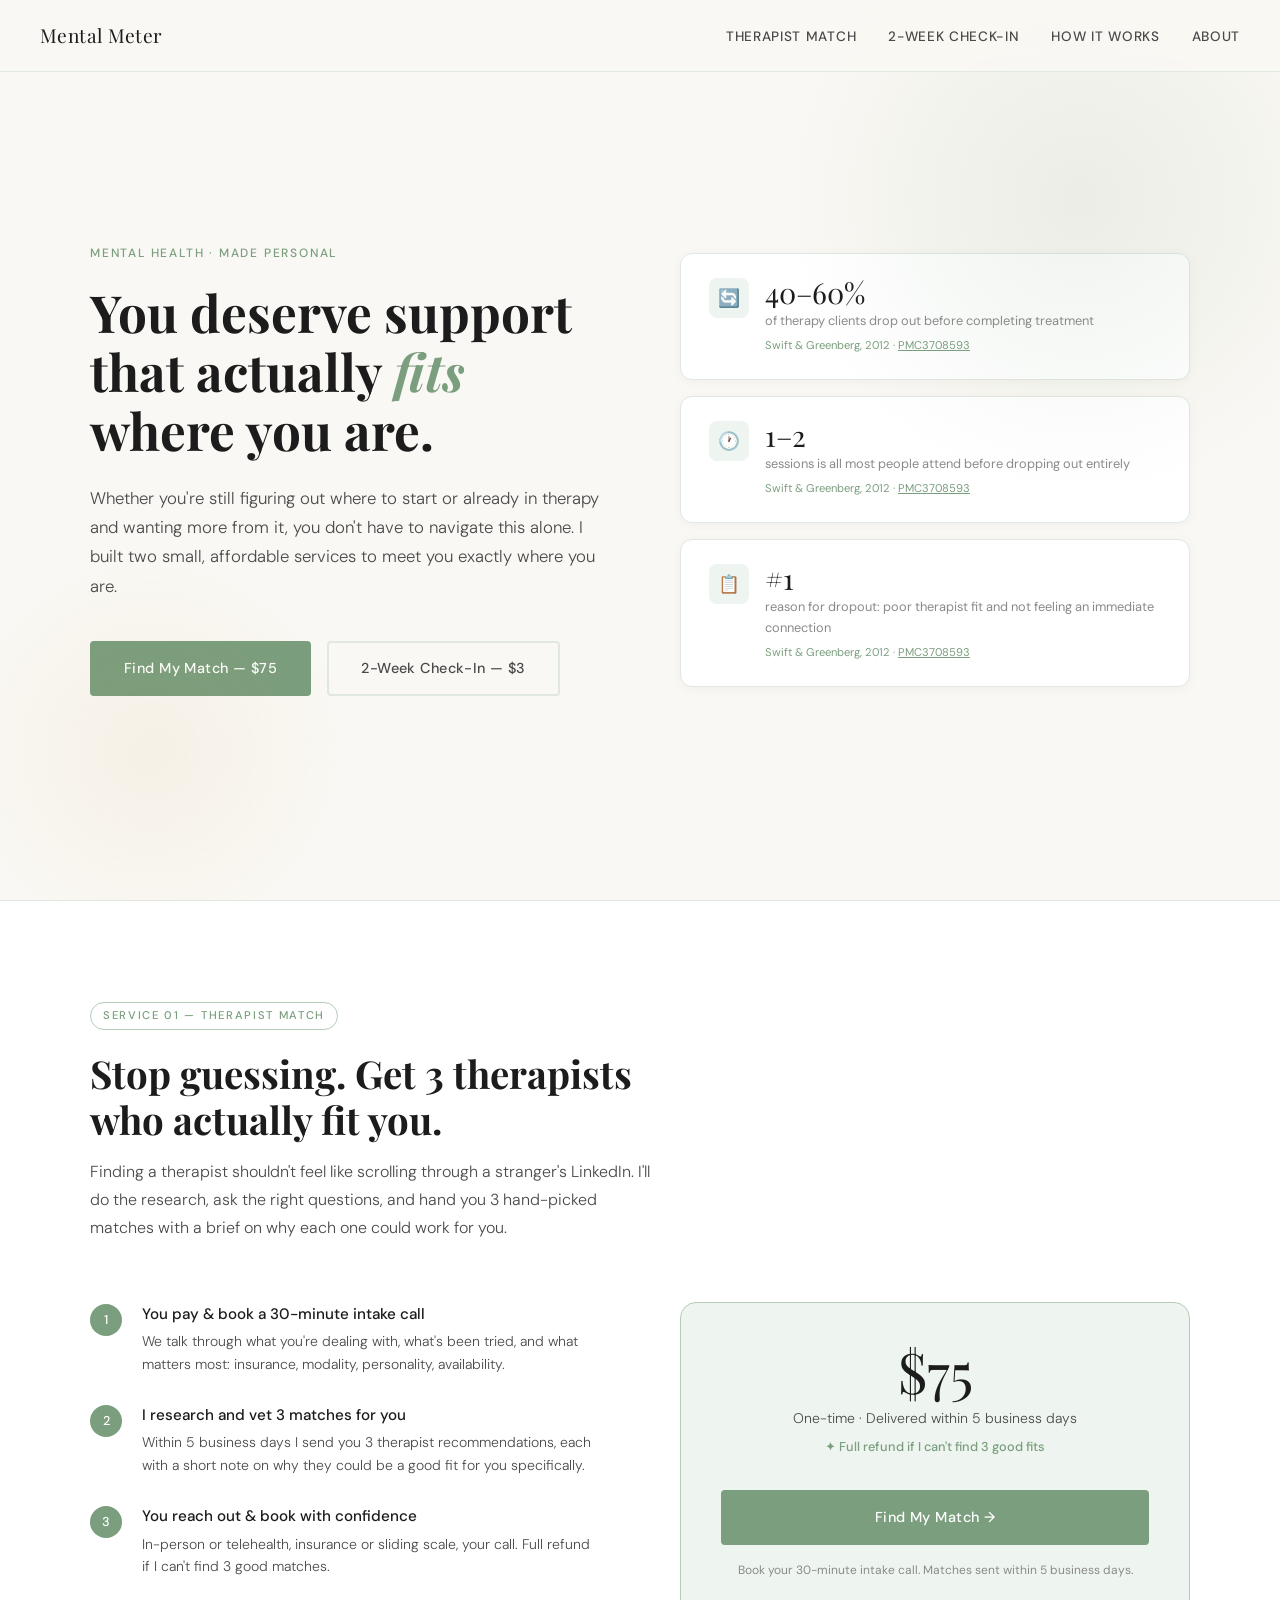
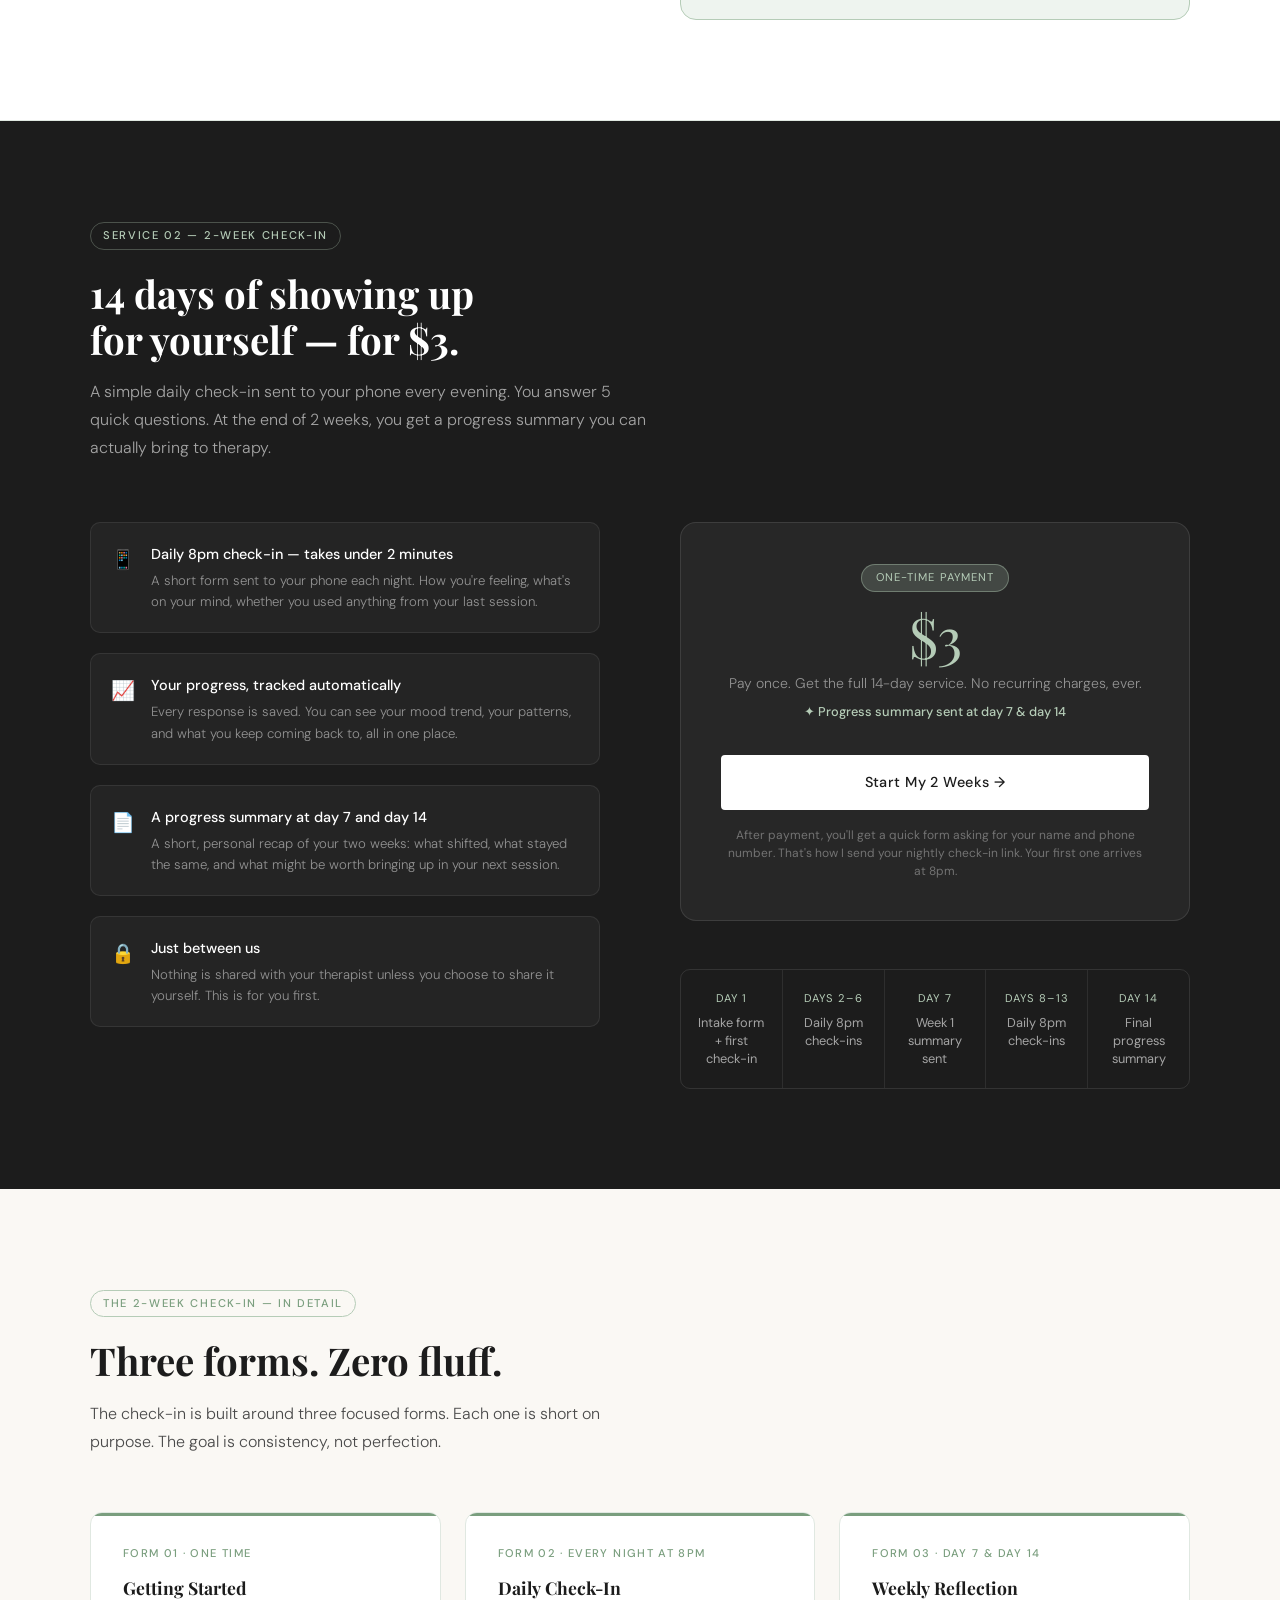
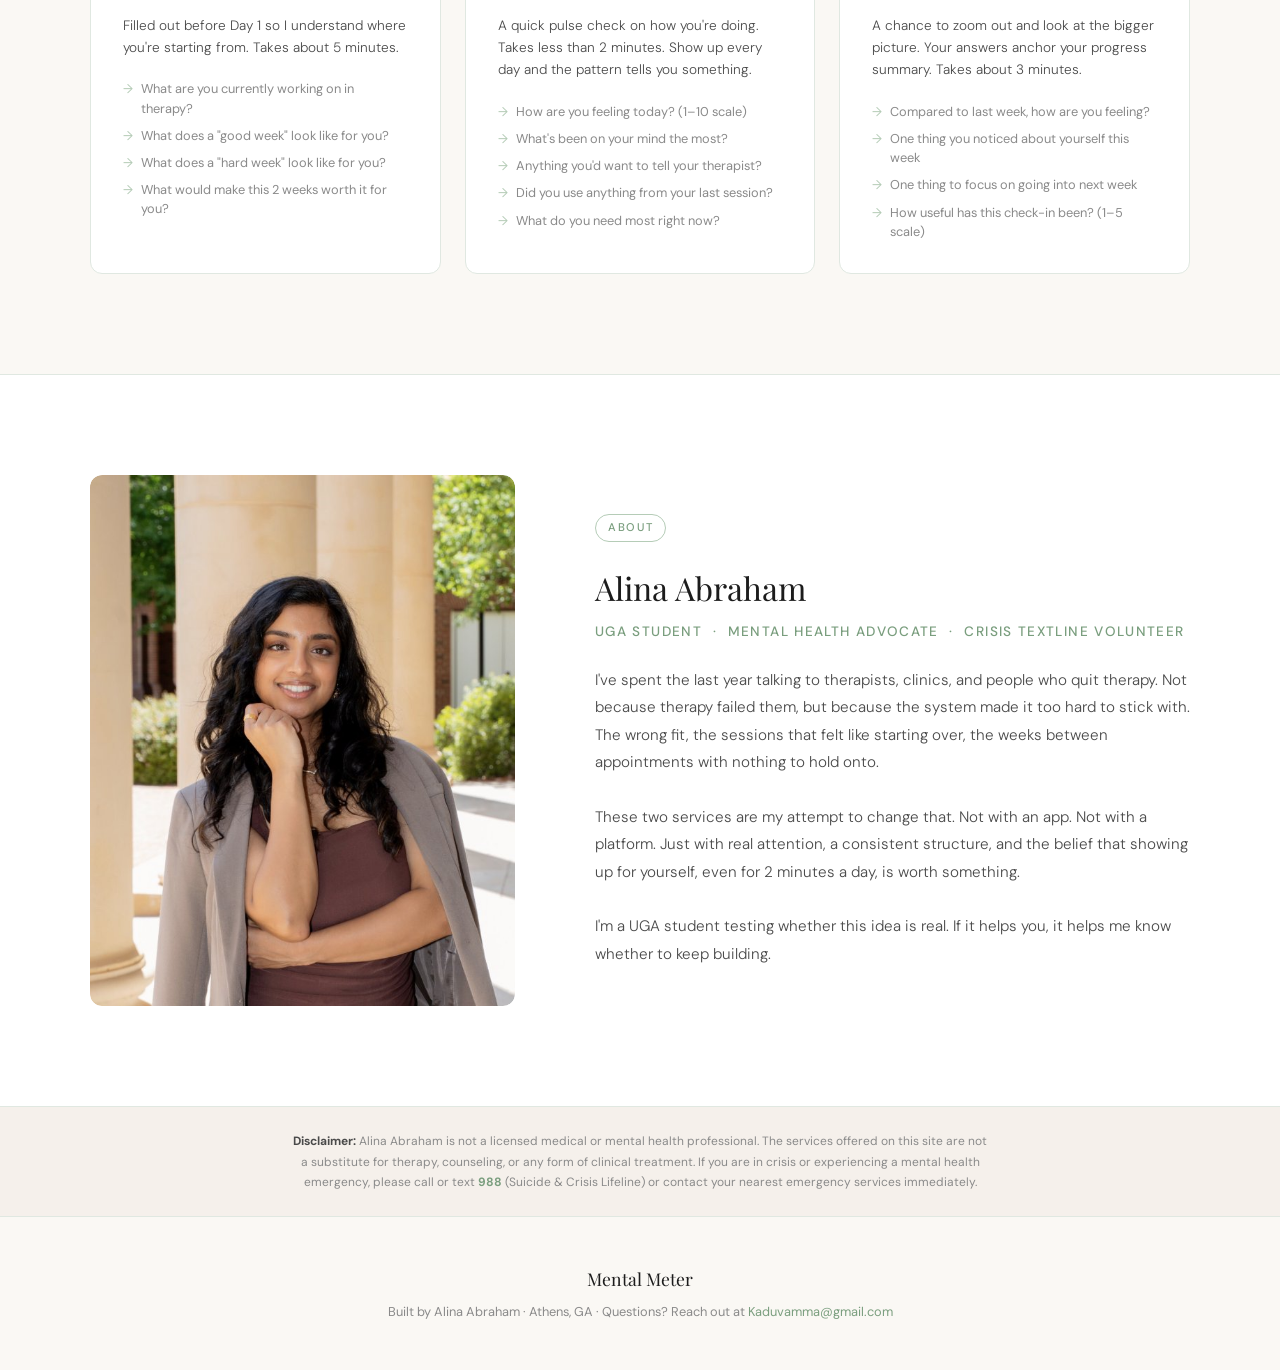
==== index.html @ d2c3aa39 "Update statistics and citations in index.html" ====
<!DOCTYPE html>
<html lang="en">
<head>
<meta charset="UTF-8">
<meta name="viewport" content="width=device-width, initial-scale=1.0">
<title>Mental Meter — Alina Abraham</title>
<link href="https://fonts.googleapis.com/css2?family=Playfair+Display:ital,wght@0,400;0,700;1,400&family=DM+Sans:wght@300;400;500&display=swap" rel="stylesheet">
<style>
  :root {
    --sage: #7A9E7E;
    --sage-light: #B5CCB7;
    --sage-pale: #EEF4EF;
    --cream: #FAF8F4;
    --ink: #1C1C1C;
    --ink-soft: #4A4A4A;
    --ink-muted: #8A8A8A;
    --gold: #C4973A;
    --border: #E0E8E1;
    --white: #FFFFFF;
  }
 
  * { margin: 0; padding: 0; box-sizing: border-box; }
 
  html { scroll-behavior: smooth; }
 
  body {
    font-family: 'DM Sans', sans-serif;
    background: var(--cream);
    color: var(--ink);
    line-height: 1.6;
    overflow-x: hidden;
  }
 
  /* NAV */
  nav {
    position: fixed;
    top: 0; left: 0; right: 0;
    z-index: 100;
    padding: 20px 40px;
    display: flex;
    justify-content: space-between;
    align-items: center;
    background: rgba(250, 248, 244, 0.92);
    backdrop-filter: blur(12px);
    border-bottom: 1px solid var(--border);
  }
 
  .nav-logo {
    font-family: 'Playfair Display', serif;
    font-size: 1.2rem;
    color: var(--ink);
    text-decoration: none;
    letter-spacing: 0.02em;
  }
 
  .nav-links {
    display: flex;
    gap: 32px;
    list-style: none;
  }
 
  .nav-links a {
    font-size: 0.85rem;
    color: var(--ink-soft);
    text-decoration: none;
    letter-spacing: 0.05em;
    text-transform: uppercase;
    font-weight: 500;
    transition: color 0.2s;
  }
 
  .nav-links a:hover { color: var(--sage); }
 
  /* HERO */
  .hero {
    min-height: 100vh;
    display: flex;
    align-items: center;
    padding: 120px 40px 80px;
    position: relative;
    overflow: hidden;
  }
 
  .hero::before {
    content: '';
    position: absolute;
    top: -100px; right: -100px;
    width: 600px; height: 600px;
    background: radial-gradient(circle, rgba(122,158,126,0.12) 0%, transparent 70%);
    pointer-events: none;
  }
 
  .hero::after {
    content: '';
    position: absolute;
    bottom: -50px; left: -50px;
    width: 400px; height: 400px;
    background: radial-gradient(circle, rgba(196,151,58,0.07) 0%, transparent 70%);
    pointer-events: none;
  }
 
  .hero-inner {
    max-width: 1100px;
    margin: 0 auto;
    display: grid;
    grid-template-columns: 1fr 1fr;
    gap: 80px;
    align-items: center;
  }
 
  .hero-eyebrow {
    font-size: 0.75rem;
    letter-spacing: 0.15em;
    text-transform: uppercase;
    color: var(--sage);
    font-weight: 500;
    margin-bottom: 20px;
  }
 
  .hero h1 {
    font-family: 'Playfair Display', serif;
    font-size: clamp(2.4rem, 4vw, 3.6rem);
    line-height: 1.15;
    color: var(--ink);
    margin-bottom: 24px;
  }
 
  .hero h1 em {
    font-style: italic;
    color: var(--sage);
  }
 
  .hero-sub {
    font-size: 1.05rem;
    color: var(--ink-soft);
    line-height: 1.75;
    margin-bottom: 40px;
    font-weight: 300;
  }
 
  .hero-cta-group {
    display: flex;
    gap: 16px;
    flex-wrap: wrap;
  }
 
  .btn-primary {
    display: inline-block;
    padding: 14px 32px;
    background: var(--sage);
    color: white;
    text-decoration: none;
    font-size: 0.9rem;
    font-weight: 500;
    letter-spacing: 0.03em;
    border-radius: 4px;
    transition: all 0.25s;
    border: 2px solid var(--sage);
  }
 
  .btn-primary:hover {
    background: transparent;
    color: var(--sage);
  }
 
  .btn-secondary {
    display: inline-block;
    padding: 14px 32px;
    background: transparent;
    color: var(--ink-soft);
    text-decoration: none;
    font-size: 0.9rem;
    font-weight: 500;
    letter-spacing: 0.03em;
    border-radius: 4px;
    border: 2px solid var(--border);
    transition: all 0.25s;
  }
 
  .btn-secondary:hover {
    border-color: var(--ink-soft);
    color: var(--ink);
  }
 
  .hero-visual {
    display: flex;
    flex-direction: column;
    gap: 16px;
  }
 
  .stat-card {
    background: white;
    border: 1px solid var(--border);
    border-radius: 12px;
    padding: 24px 28px;
    display: flex;
    align-items: flex-start;
    gap: 16px;
    box-shadow: 0 2px 12px rgba(0,0,0,0.04);
    transition: transform 0.2s;
  }
 
  .stat-card:hover { transform: translateY(-2px); }
 
  .stat-icon {
    width: 40px; height: 40px;
    background: var(--sage-pale);
    border-radius: 8px;
    display: flex;
    align-items: center;
    justify-content: center;
    font-size: 1.1rem;
    flex-shrink: 0;
  }
 
  .stat-number {
    font-family: 'Playfair Display', serif;
    font-size: 1.8rem;
    color: var(--ink);
    line-height: 1;
  }
 
  .stat-label {
    font-size: 0.8rem;
    color: var(--ink-muted);
    margin-top: 4px;
  }
 
  /* SECTION SHARED */
  section {
    padding: 100px 40px;
  }
 
  .section-inner {
    max-width: 1100px;
    margin: 0 auto;
  }
 
  .section-tag {
    display: inline-block;
    font-size: 0.7rem;
    letter-spacing: 0.15em;
    text-transform: uppercase;
    color: var(--sage);
    font-weight: 500;
    border: 1px solid var(--sage-light);
    padding: 4px 12px;
    border-radius: 100px;
    margin-bottom: 20px;
  }
 
  .section-title {
    font-family: 'Playfair Display', serif;
    font-size: clamp(1.8rem, 3vw, 2.6rem);
    line-height: 1.2;
    color: var(--ink);
    margin-bottom: 16px;
  }
 
  .section-sub {
    font-size: 1rem;
    color: var(--ink-soft);
    line-height: 1.75;
    font-weight: 300;
    max-width: 560px;
  }
 
  /* MVT A — THERAPIST MATCH */
  .mvt-a {
    background: white;
    border-top: 1px solid var(--border);
    border-bottom: 1px solid var(--border);
  }
 
  .mvt-a-grid {
    display: grid;
    grid-template-columns: 1fr 1fr;
    gap: 80px;
    align-items: start;
    margin-top: 60px;
  }
 
  .match-steps {
    display: flex;
    flex-direction: column;
    gap: 28px;
  }
 
  .match-step {
    display: flex;
    gap: 20px;
    align-items: flex-start;
  }
 
  .step-num {
    width: 32px; height: 32px;
    background: var(--sage);
    color: white;
    border-radius: 50%;
    display: flex;
    align-items: center;
    justify-content: center;
    font-size: 0.8rem;
    font-weight: 500;
    flex-shrink: 0;
    margin-top: 2px;
  }
 
  .step-text h4 {
    font-weight: 500;
    font-size: 0.95rem;
    margin-bottom: 4px;
  }
 
  .step-text p {
    font-size: 0.875rem;
    color: var(--ink-soft);
    line-height: 1.6;
    font-weight: 300;
  }
 
  .match-pricing-card {
    background: var(--sage-pale);
    border: 1px solid var(--sage-light);
    border-radius: 16px;
    padding: 40px;
    text-align: center;
  }
 
  .price-tag {
    font-family: 'Playfair Display', serif;
    font-size: 3.5rem;
    color: var(--ink);
    line-height: 1;
    margin-bottom: 8px;
  }
 
  .price-desc {
    font-size: 0.875rem;
    color: var(--ink-soft);
    margin-bottom: 8px;
    font-weight: 300;
  }
 
  .price-guarantee {
    font-size: 0.8rem;
    color: var(--sage);
    font-weight: 500;
    margin-bottom: 32px;
  }
 
  /* MVT B — SESSION COMPANION */
  .mvt-b {
    background: var(--ink);
    color: white;
  }
 
  .mvt-b .section-tag {
    color: var(--sage-light);
    border-color: rgba(181,204,183,0.3);
  }
 
  .mvt-b .section-title { color: white; }
 
  .mvt-b .section-sub { color: rgba(255,255,255,0.6); }
 
  .companion-grid {
    display: grid;
    grid-template-columns: 1fr 1fr;
    gap: 80px;
    align-items: start;
    margin-top: 60px;
  }
 
  .companion-pricing {
    background: rgba(255,255,255,0.05);
    border: 1px solid rgba(255,255,255,0.1);
    border-radius: 16px;
    padding: 40px;
    text-align: center;
  }
 
  .companion-pricing .price-tag {
    color: var(--sage-light);
  }
 
  .companion-pricing .price-desc {
    color: rgba(255,255,255,0.5);
  }
 
  .companion-pricing .price-guarantee {
    color: var(--sage-light);
  }
 
  .service-features {
    display: flex;
    flex-direction: column;
    gap: 20px;
  }
 
  .feature-row {
    display: flex;
    gap: 16px;
    align-items: flex-start;
    padding: 20px;
    background: rgba(255,255,255,0.04);
    border: 1px solid rgba(255,255,255,0.08);
    border-radius: 10px;
  }
 
  .feature-icon {
    font-size: 1.2rem;
    flex-shrink: 0;
    margin-top: 2px;
  }
 
  .feature-text h4 {
    font-size: 0.9rem;
    font-weight: 500;
    color: white;
    margin-bottom: 4px;
  }
 
  .feature-text p {
    font-size: 0.825rem;
    color: rgba(255,255,255,0.5);
    line-height: 1.6;
    font-weight: 300;
  }
 
  .timeline-strip {
    display: flex;
    gap: 0;
    margin-top: 48px;
    border-radius: 10px;
    overflow: hidden;
    border: 1px solid rgba(255,255,255,0.1);
  }
 
  .timeline-item {
    flex: 1;
    padding: 20px 16px;
    text-align: center;
    border-right: 1px solid rgba(255,255,255,0.08);
  }
 
  .timeline-item:last-child { border-right: none; }
 
  .timeline-day {
    font-size: 0.7rem;
    letter-spacing: 0.1em;
    text-transform: uppercase;
    color: var(--sage-light);
    margin-bottom: 6px;
  }
 
  .timeline-label {
    font-size: 0.8rem;
    color: rgba(255,255,255,0.6);
    line-height: 1.4;
  }
 
  .btn-light {
    display: inline-block;
    padding: 14px 32px;
    background: white;
    color: var(--ink);
    text-decoration: none;
    font-size: 0.9rem;
    font-weight: 500;
    letter-spacing: 0.03em;
    border-radius: 4px;
    transition: all 0.25s;
    border: 2px solid white;
    margin-top: 32px;
  }
 
  .btn-light:hover {
    background: transparent;
    color: white;
  }
 
  /* HOW IT WORKS FORMS SECTION */
  .forms-section {
    background: var(--cream);
  }
 
  .forms-grid {
    display: grid;
    grid-template-columns: repeat(3, 1fr);
    gap: 24px;
    margin-top: 56px;
  }
 
  .form-card {
    background: white;
    border: 1px solid var(--border);
    border-radius: 12px;
    padding: 32px;
    position: relative;
    overflow: hidden;
  }
 
  .form-card::before {
    content: '';
    position: absolute;
    top: 0; left: 0; right: 0;
    height: 3px;
    background: var(--sage);
  }
 
  .form-card-label {
    font-size: 0.7rem;
    letter-spacing: 0.12em;
    text-transform: uppercase;
    color: var(--sage);
    font-weight: 500;
    margin-bottom: 12px;
  }
 
  .form-card h3 {
    font-family: 'Playfair Display', serif;
    font-size: 1.1rem;
    margin-bottom: 12px;
  }
 
  .form-card p {
    font-size: 0.85rem;
    color: var(--ink-soft);
    line-height: 1.65;
    font-weight: 300;
    margin-bottom: 20px;
  }
 
  .form-questions {
    list-style: none;
    display: flex;
    flex-direction: column;
    gap: 8px;
  }
 
  .form-questions li {
    font-size: 0.8rem;
    color: var(--ink-muted);
    display: flex;
    gap: 8px;
    align-items: flex-start;
    line-height: 1.5;
  }
 
  .form-questions li::before {
    content: '→';
    color: var(--sage-light);
    flex-shrink: 0;
  }
 
  /* ABOUT */
  .about-section {
    background: white;
    border-top: 1px solid var(--border);
  }
 
  .about-grid {
    display: grid;
    grid-template-columns: 1fr 1.4fr;
    gap: 80px;
    align-items: center;
  }
 
  .about-name {
    font-family: 'Playfair Display', serif;
    font-size: 2rem;
    margin-bottom: 8px;
  }
 
  .about-title {
    font-size: 0.85rem;
    color: var(--sage);
    text-transform: uppercase;
    letter-spacing: 0.1em;
    font-weight: 500;
    margin-bottom: 24px;
  }
 
  .about-body {
    font-size: 0.95rem;
    color: var(--ink-soft);
    line-height: 1.8;
    font-weight: 300;
  }
 
  .about-placeholder {
    width: 100%;
    aspect-ratio: 4/5;
    background: var(--sage-pale);
    border-radius: 12px;
    display: flex;
    align-items: center;
    justify-content: center;
    border: 1px solid var(--border);
  }
 
  .about-placeholder-text {
    font-size: 0.8rem;
    color: var(--sage);
    letter-spacing: 0.05em;
  }
 
  /* FOOTER */
  footer {
    padding: 48px 40px;
    text-align: center;
    border-top: 1px solid var(--border);
  }
 
  .footer-logo {
    font-family: 'Playfair Display', serif;
    font-size: 1.1rem;
    color: var(--ink);
    margin-bottom: 8px;
  }
 
  .footer-sub {
    font-size: 0.8rem;
    color: var(--ink-muted);
  }
 
  /* RESPONSIVE */
  @media (max-width: 768px) {
    nav { padding: 16px 20px; }
    .nav-links { display: none; }
    section { padding: 70px 20px; }
    .hero { padding: 100px 20px 60px; }
    .hero-inner,
    .mvt-a-grid,
    .companion-grid,
    .about-grid { grid-template-columns: 1fr; gap: 40px; }
    .forms-grid { grid-template-columns: 1fr; }
    .hero-visual { display: none; }
    .timeline-strip { flex-direction: column; }
    .timeline-item { border-right: none; border-bottom: 1px solid rgba(255,255,255,0.08); }
    .timeline-item:last-child { border-bottom: none; }
  }
 
  /* ANIMATIONS */
  @keyframes fadeUp {
    from { opacity: 0; transform: translateY(24px); }
    to { opacity: 1; transform: translateY(0); }
  }
 
  .hero-eyebrow { animation: fadeUp 0.6s ease both; }
  .hero h1 { animation: fadeUp 0.6s 0.1s ease both; }
  .hero-sub { animation: fadeUp 0.6s 0.2s ease both; }
  .hero-cta-group { animation: fadeUp 0.6s 0.3s ease both; }
</style>
</head>
<body>
 
<!-- NAV -->
<nav>
  <a href="#" class="nav-logo">Mental Meter</a>
  <ul class="nav-links">
    <li><a href="#therapist-match">Therapist Match</a></li>
    <li><a href="#session-companion">2-Week Check-In</a></li>
    <li><a href="#how-it-works">How It Works</a></li>
    <li><a href="#about">About</a></li>
  </ul>
</nav>
 
<!-- HERO -->
<section class="hero">
  <div class="hero-inner">
    <div>
      <p class="hero-eyebrow">Mental Health · Made Personal</p>
      <h1>You deserve support that actually <em>fits</em> where you are.</h1>
      <p class="hero-sub">Whether you're still figuring out where to start or already in therapy and wanting more from it, you don't have to navigate this alone. I built two small, affordable services to meet you exactly where you are.</p>
      <div class="hero-cta-group">
        <a href="https://calendly.com/alinaabraham05/30min" class="btn-primary">Find My Match — $75</a>
        <a href="https://buy.stripe.com/fZu7sLfkHap91U6eRX9IQ03" class="btn-secondary">2-Week Check-In — $3</a>
      </div>
    </div>
    <div class="hero-visual">
      <div class="stat-card">
        <div class="stat-icon">🔄</div>
        <div>
          <div class="stat-number">40–60%</div>
          <div class="stat-label">of therapy clients drop out before completing treatment</div>
          <div style="font-size:0.7rem; color:var(--sage); margin-top:6px;">Swift & Greenberg, 2012 · <a href="https://pmc.ncbi.nlm.nih.gov/articles/PMC3708593/" target="_blank" style="color:var(--sage); text-decoration:underline;">PMC3708593</a></div>
        </div>
      </div>
      <div class="stat-card">
        <div class="stat-icon">🕐</div>
        <div>
          <div class="stat-number">1–2</div>
          <div class="stat-label">sessions is all most people attend before dropping out entirely</div>
          <div style="font-size:0.7rem; color:var(--sage); margin-top:6px;">Swift & Greenberg, 2012 · <a href="https://pmc.ncbi.nlm.nih.gov/articles/PMC3708593/" target="_blank" style="color:var(--sage); text-decoration:underline;">PMC3708593</a></div>
        </div>
      </div>
      <div class="stat-card">
        <div class="stat-icon">📋</div>
        <div>
          <div class="stat-number">#1</div>
          <div class="stat-label">reason for dropout: poor therapist fit and not feeling an immediate connection</div>
          <div style="font-size:0.7rem; color:var(--sage); margin-top:6px;">Swift & Greenberg, 2012 · <a href="https://pmc.ncbi.nlm.nih.gov/articles/PMC3708593/" target="_blank" style="color:var(--sage); text-decoration:underline;">PMC3708593</a></div>
        </div>
      </div>
    </div>
  </div>
</section>
 
<!-- MVT A — THERAPIST MATCH -->
<section class="mvt-a" id="therapist-match">
  <div class="section-inner">
    <span class="section-tag">Service 01 — Therapist Match</span>
    <h2 class="section-title">Stop guessing. Get 3 therapists<br>who actually fit you.</h2>
    <p class="section-sub">Finding a therapist shouldn't feel like scrolling through a stranger's LinkedIn. I'll do the research, ask the right questions, and hand you 3 hand-picked matches with a brief on why each one could work for you.</p>
 
    <div class="mvt-a-grid">
      <div class="match-steps">
        <div class="match-step">
          <div class="step-num">1</div>
          <div class="step-text">
            <h4>You pay & book a 30-minute intake call</h4>
            <p>We talk through what you're dealing with, what's been tried, and what matters most: insurance, modality, personality, availability.</p>
          </div>
        </div>
        <div class="match-step">
          <div class="step-num">2</div>
          <div class="step-text">
            <h4>I research and vet 3 matches for you</h4>
            <p>Within 5 business days I send you 3 therapist recommendations, each with a short note on why they could be a good fit for you specifically.</p>
          </div>
        </div>
        <div class="match-step">
          <div class="step-num">3</div>
          <div class="step-text">
            <h4>You reach out & book with confidence</h4>
            <p>In-person or telehealth, insurance or sliding scale, your call. Full refund if I can't find 3 good matches.</p>
          </div>
        </div>
      </div>
 
      <div class="match-pricing-card">
        <div class="price-tag">$75</div>
        <div class="price-desc">One-time · Delivered within 5 business days</div>
        <div class="price-guarantee">✦ Full refund if I can't find 3 good fits</div>
        <a href="https://calendly.com/alinaabraham05/30min" class="btn-primary" style="width:100%; text-align:center; display:block;">Find My Match →</a>
        <p style="font-size:0.75rem; color:var(--ink-muted); margin-top:16px; line-height:1.5;">Book your 30-minute intake call. Matches sent within 5 business days.</p>
      </div>
    </div>
  </div>
</section>
 
<!-- MVT B — SESSION COMPANION -->
<section class="mvt-b" id="session-companion">
  <div class="section-inner">
    <span class="section-tag">Service 02 — 2-Week Check-In</span>
    <h2 class="section-title">14 days of showing up<br>for yourself — for $3.</h2>
    <p class="section-sub">A simple daily check-in sent to your phone every evening. You answer 5 quick questions. At the end of 2 weeks, you get a progress summary you can actually bring to therapy.</p>
 
    <div class="companion-grid">
      <div>
        <div class="service-features">
          <div class="feature-row">
            <div class="feature-icon">📱</div>
            <div class="feature-text">
              <h4>Daily 8pm check-in — takes under 2 minutes</h4>
              <p>A short form sent to your phone each night. How you're feeling, what's on your mind, whether you used anything from your last session.</p>
            </div>
          </div>
          <div class="feature-row">
            <div class="feature-icon">📈</div>
            <div class="feature-text">
              <h4>Your progress, tracked automatically</h4>
              <p>Every response is saved. You can see your mood trend, your patterns, and what you keep coming back to, all in one place.</p>
            </div>
          </div>
          <div class="feature-row">
            <div class="feature-icon">📄</div>
            <div class="feature-text">
              <h4>A progress summary at day 7 and day 14</h4>
              <p>A short, personal recap of your two weeks: what shifted, what stayed the same, and what might be worth bringing up in your next session.</p>
            </div>
          </div>
          <div class="feature-row">
            <div class="feature-icon">🔒</div>
            <div class="feature-text">
              <h4>Just between us</h4>
              <p>Nothing is shared with your therapist unless you choose to share it yourself. This is for you first.</p>
            </div>
          </div>
        </div>
      </div>
 
      <div>
        <div class="companion-pricing">
          <div style="display:inline-block; background:rgba(181,204,183,0.2); border:1px solid rgba(181,204,183,0.4); border-radius:100px; padding:4px 14px; font-size:0.7rem; letter-spacing:0.1em; text-transform:uppercase; color:var(--sage-light); margin-bottom:16px;">One-Time Payment</div>
          <div class="price-tag">$3</div>
          <div class="price-desc">Pay once. Get the full 14-day service. No recurring charges, ever.</div>
          <div class="price-guarantee">✦ Progress summary sent at day 7 & day 14</div>
          <a href="https://buy.stripe.com/fZu7sLfkHap91U6eRX9IQ03" class="btn-light" style="width:100%; text-align:center; display:block;">Start My 2 Weeks →</a>
          <p style="font-size:0.75rem; color:rgba(255,255,255,0.35); margin-top:16px; line-height:1.5;">After payment, you'll get a quick form asking for your name and phone number. That's how I send your nightly check-in link. Your first one arrives at 8pm.</p>
        </div>
 
        <div class="timeline-strip">
          <div class="timeline-item">
            <div class="timeline-day">Day 1</div>
            <div class="timeline-label">Intake form + first check-in</div>
          </div>
          <div class="timeline-item">
            <div class="timeline-day">Days 2–6</div>
            <div class="timeline-label">Daily 8pm check-ins</div>
          </div>
          <div class="timeline-item">
            <div class="timeline-day">Day 7</div>
            <div class="timeline-label">Week 1 summary sent</div>
          </div>
          <div class="timeline-item">
            <div class="timeline-day">Days 8–13</div>
            <div class="timeline-label">Daily 8pm check-ins</div>
          </div>
          <div class="timeline-item">
            <div class="timeline-day">Day 14</div>
            <div class="timeline-label">Final progress summary</div>
          </div>
        </div>
      </div>
    </div>
  </div>
</section>
 
<!-- FORMS / HOW IT WORKS -->
<section class="forms-section" id="how-it-works">
  <div class="section-inner">
    <span class="section-tag">The 2-Week Check-In — In Detail</span>
    <h2 class="section-title">Three forms. Zero fluff.</h2>
    <p class="section-sub">The check-in is built around three focused forms. Each one is short on purpose. The goal is consistency, not perfection.</p>
 
    <div class="forms-grid">
      <div class="form-card">
        <div class="form-card-label">Form 01 · One time</div>
        <h3>Getting Started</h3>
        <p>Filled out before Day 1 so I understand where you're starting from. Takes about 5 minutes.</p>
        <ul class="form-questions">
          <li>What are you currently working on in therapy?</li>
          <li>What does a "good week" look like for you?</li>
          <li>What does a "hard week" look like for you?</li>
          <li>What would make this 2 weeks worth it for you?</li>
        </ul>
      </div>
 
      <div class="form-card">
        <div class="form-card-label">Form 02 · Every night at 8pm</div>
        <h3>Daily Check-In</h3>
        <p>A quick pulse check on how you're doing. Takes less than 2 minutes. Show up every day and the pattern tells you something.</p>
        <ul class="form-questions">
          <li>How are you feeling today? (1–10 scale)</li>
          <li>What's been on your mind the most?</li>
          <li>Anything you'd want to tell your therapist?</li>
          <li>Did you use anything from your last session?</li>
          <li>What do you need most right now?</li>
        </ul>
      </div>
 
      <div class="form-card">
        <div class="form-card-label">Form 03 · Day 7 & Day 14</div>
        <h3>Weekly Reflection</h3>
        <p>A chance to zoom out and look at the bigger picture. Your answers anchor your progress summary. Takes about 3 minutes.</p>
        <ul class="form-questions">
          <li>Compared to last week, how are you feeling?</li>
          <li>One thing you noticed about yourself this week</li>
          <li>One thing to focus on going into next week</li>
          <li>How useful has this check-in been? (1–5 scale)</li>
        </ul>
      </div>
    </div>
  </div>
</section>
 
<!-- ABOUT -->
<section class="about-section" id="about">
  <div class="section-inner">
    <div class="about-grid">
      <div class="about-placeholder" style="padding:0; overflow:hidden; background:none; border:none;">
        <img src="photo.png" alt="Alina Abraham" style="width:100%; height:100%; object-fit:cover; border-radius:12px; display:block;" />
      </div>
      <div>
        <span class="section-tag">About</span>
        <div class="about-name">Alina Abraham</div>
        <div class="about-title">UGA Student &nbsp;·&nbsp; Mental Health Advocate &nbsp;·&nbsp; Crisis Textline Volunteer</div>
        <p class="about-body">
          I've spent the last year talking to therapists, clinics, and people who quit therapy. Not because therapy failed them, but because the system made it too hard to stick with. The wrong fit, the sessions that felt like starting over, the weeks between appointments with nothing to hold onto.
          <br><br>
          These two services are my attempt to change that. Not with an app. Not with a platform. Just with real attention, a consistent structure, and the belief that showing up for yourself, even for 2 minutes a day, is worth something.
          <br><br>
          I'm a UGA student testing whether this idea is real. If it helps you, it helps me know whether to keep building.
        </p>
      </div>
    </div>
  </div>
</section>
 
<!-- DISCLAIMER -->
<div style="background:#f5f0eb; border-top:1px solid var(--border); padding:24px 40px; text-align:center;">
  <p style="font-size:0.75rem; color:var(--ink-muted); max-width:700px; margin:0 auto; line-height:1.7;">
    <strong style="color:var(--ink-soft);">Disclaimer:</strong> Alina Abraham is not a licensed medical or mental health professional. The services offered on this site are not a substitute for therapy, counseling, or any form of clinical treatment. If you are in crisis or experiencing a mental health emergency, please call or text <strong style="color:var(--sage)">988</strong> (Suicide & Crisis Lifeline) or contact your nearest emergency services immediately.
  </p>
</div>
 
<!-- FOOTER -->
<footer>
  <div class="footer-logo">Mental Meter</div>
  <div class="footer-sub">Built by Alina Abraham · Athens, GA · Questions? Reach out at <span style="color:var(--sage)">Kaduvamma@gmail.com</span></div>
</footer>
 
</body>
</html>
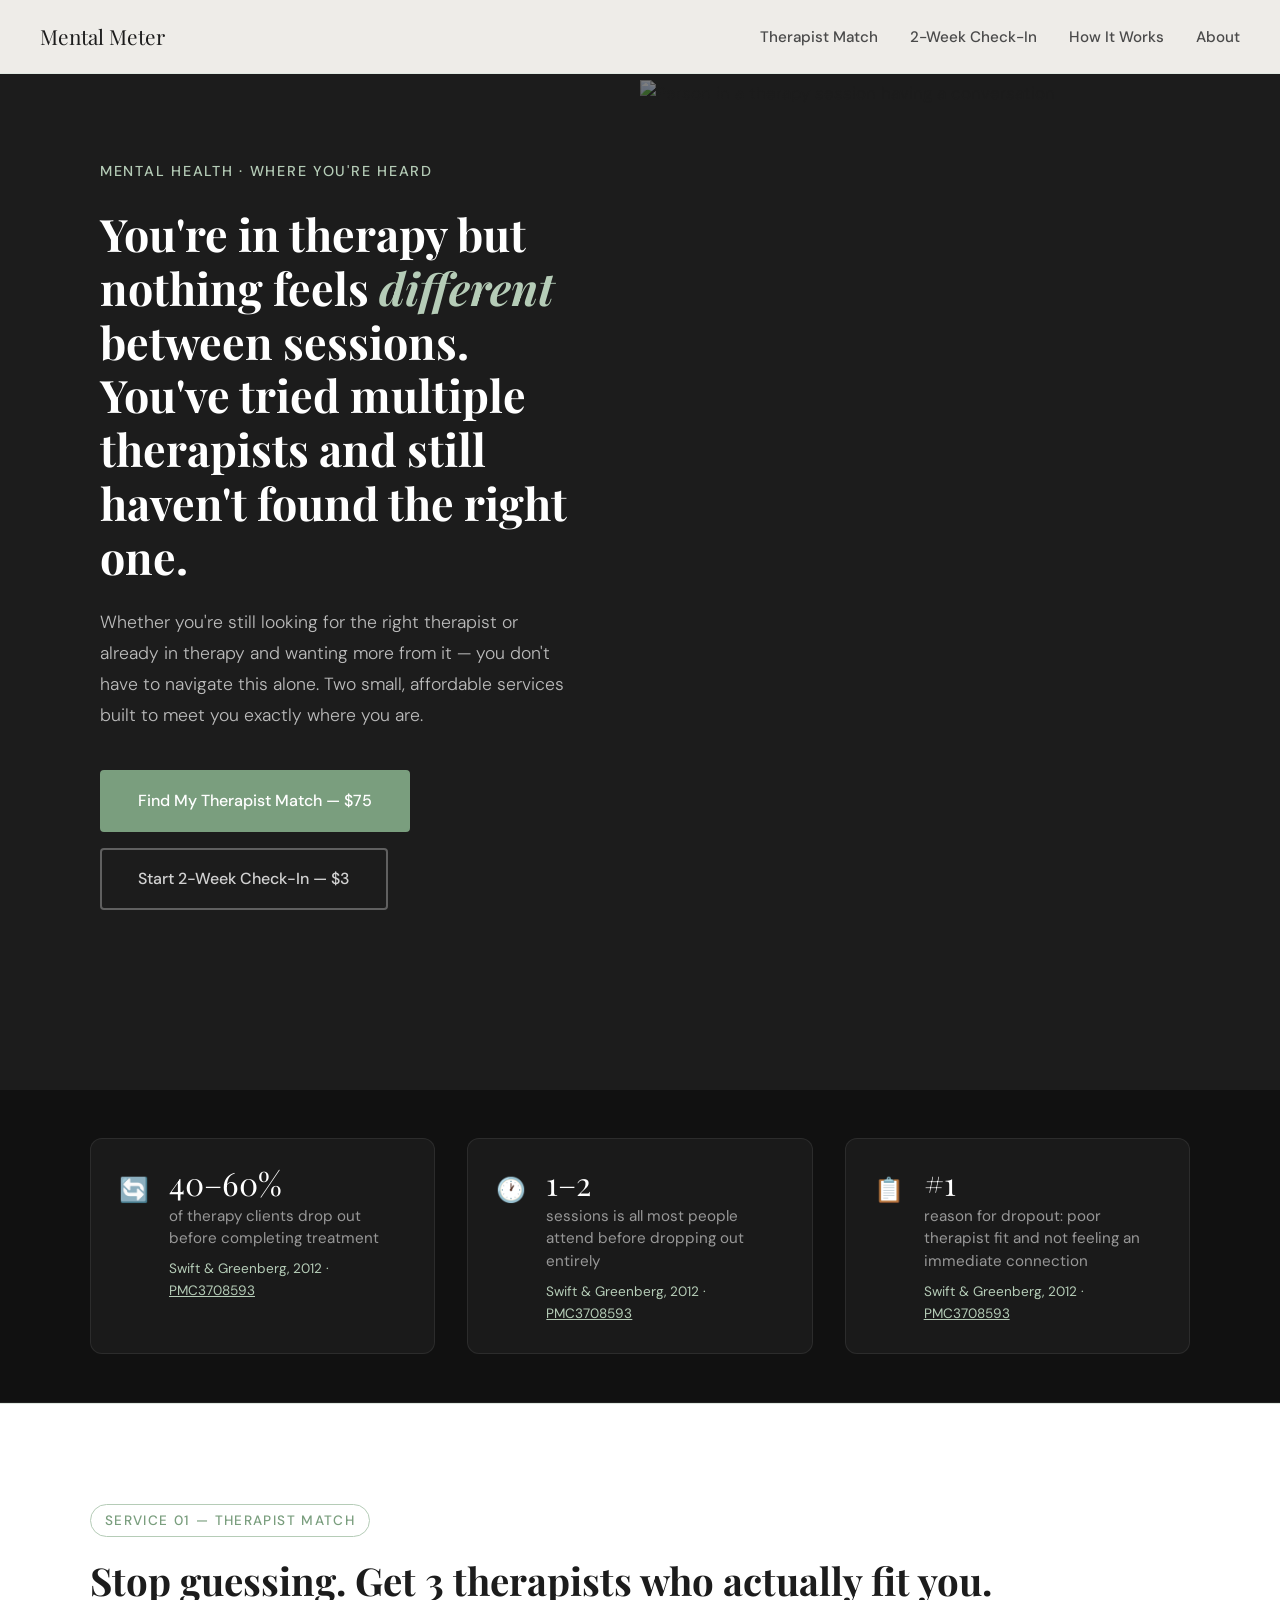
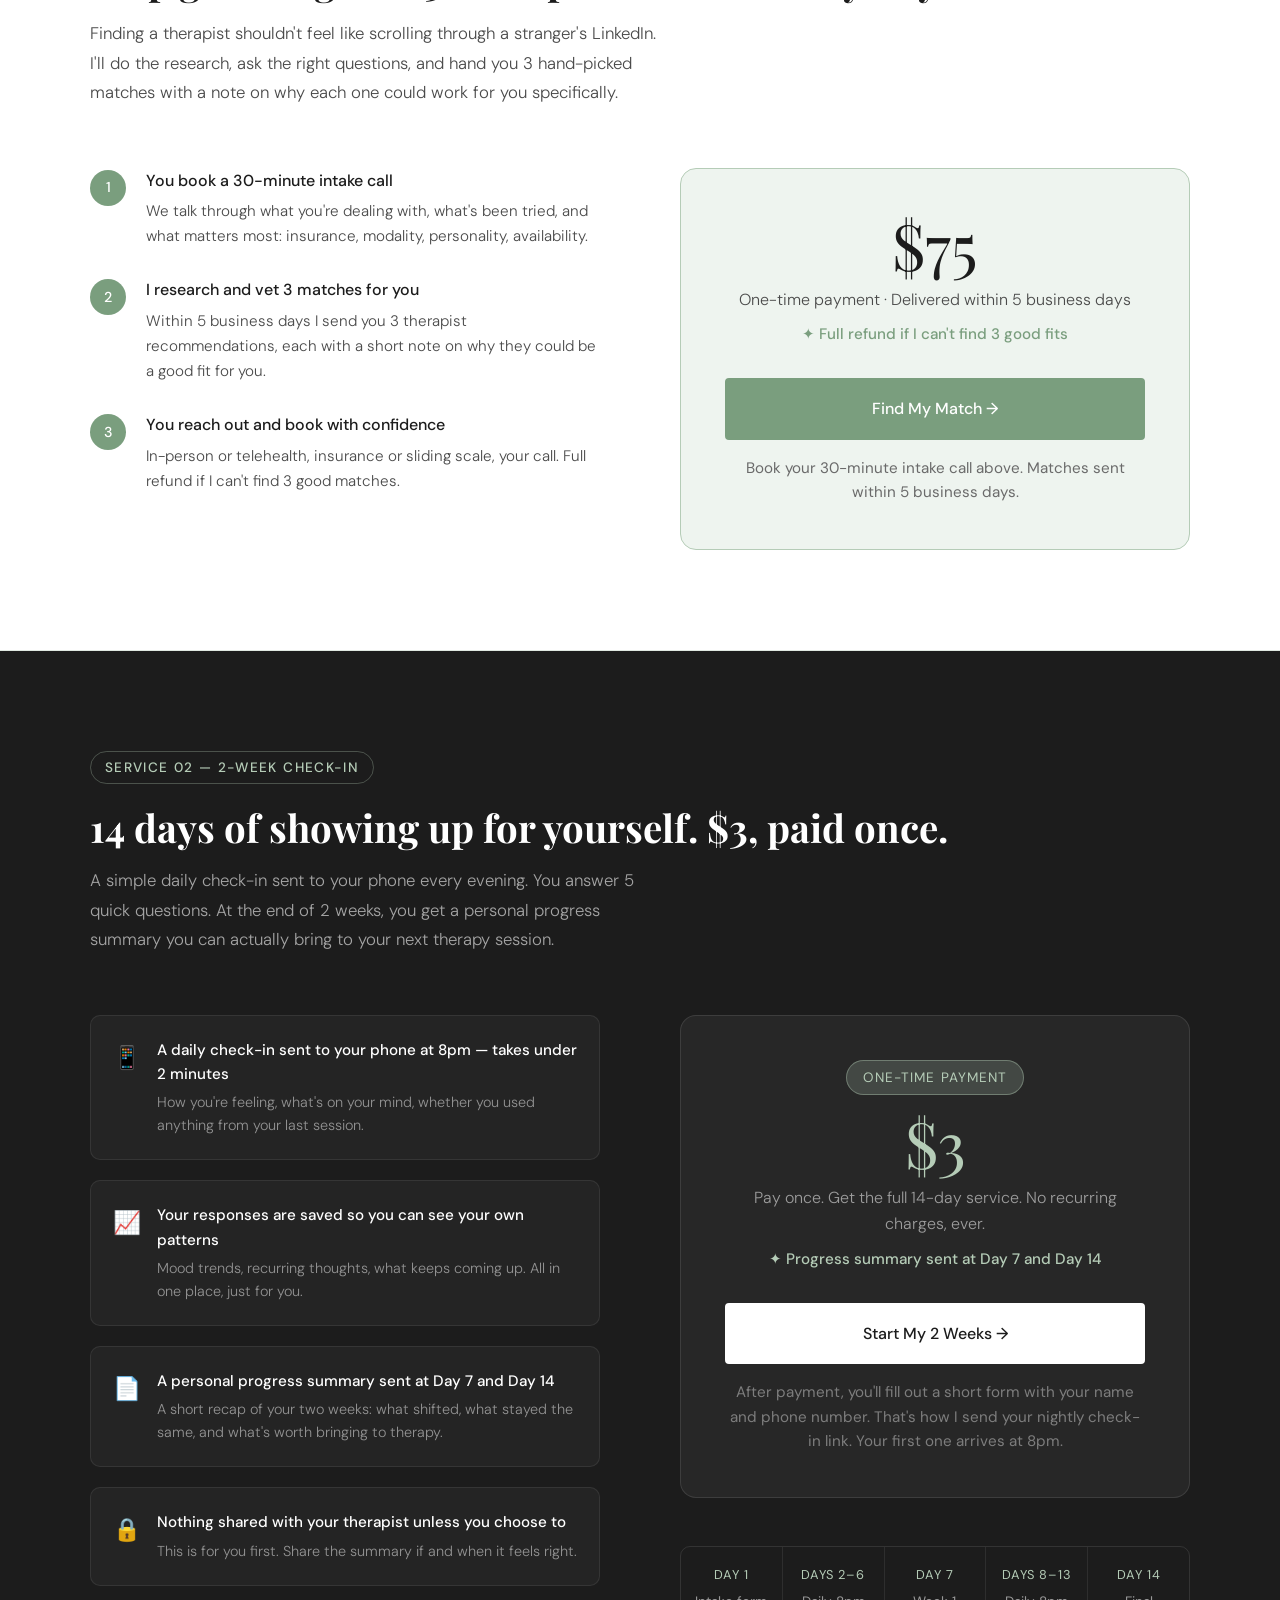
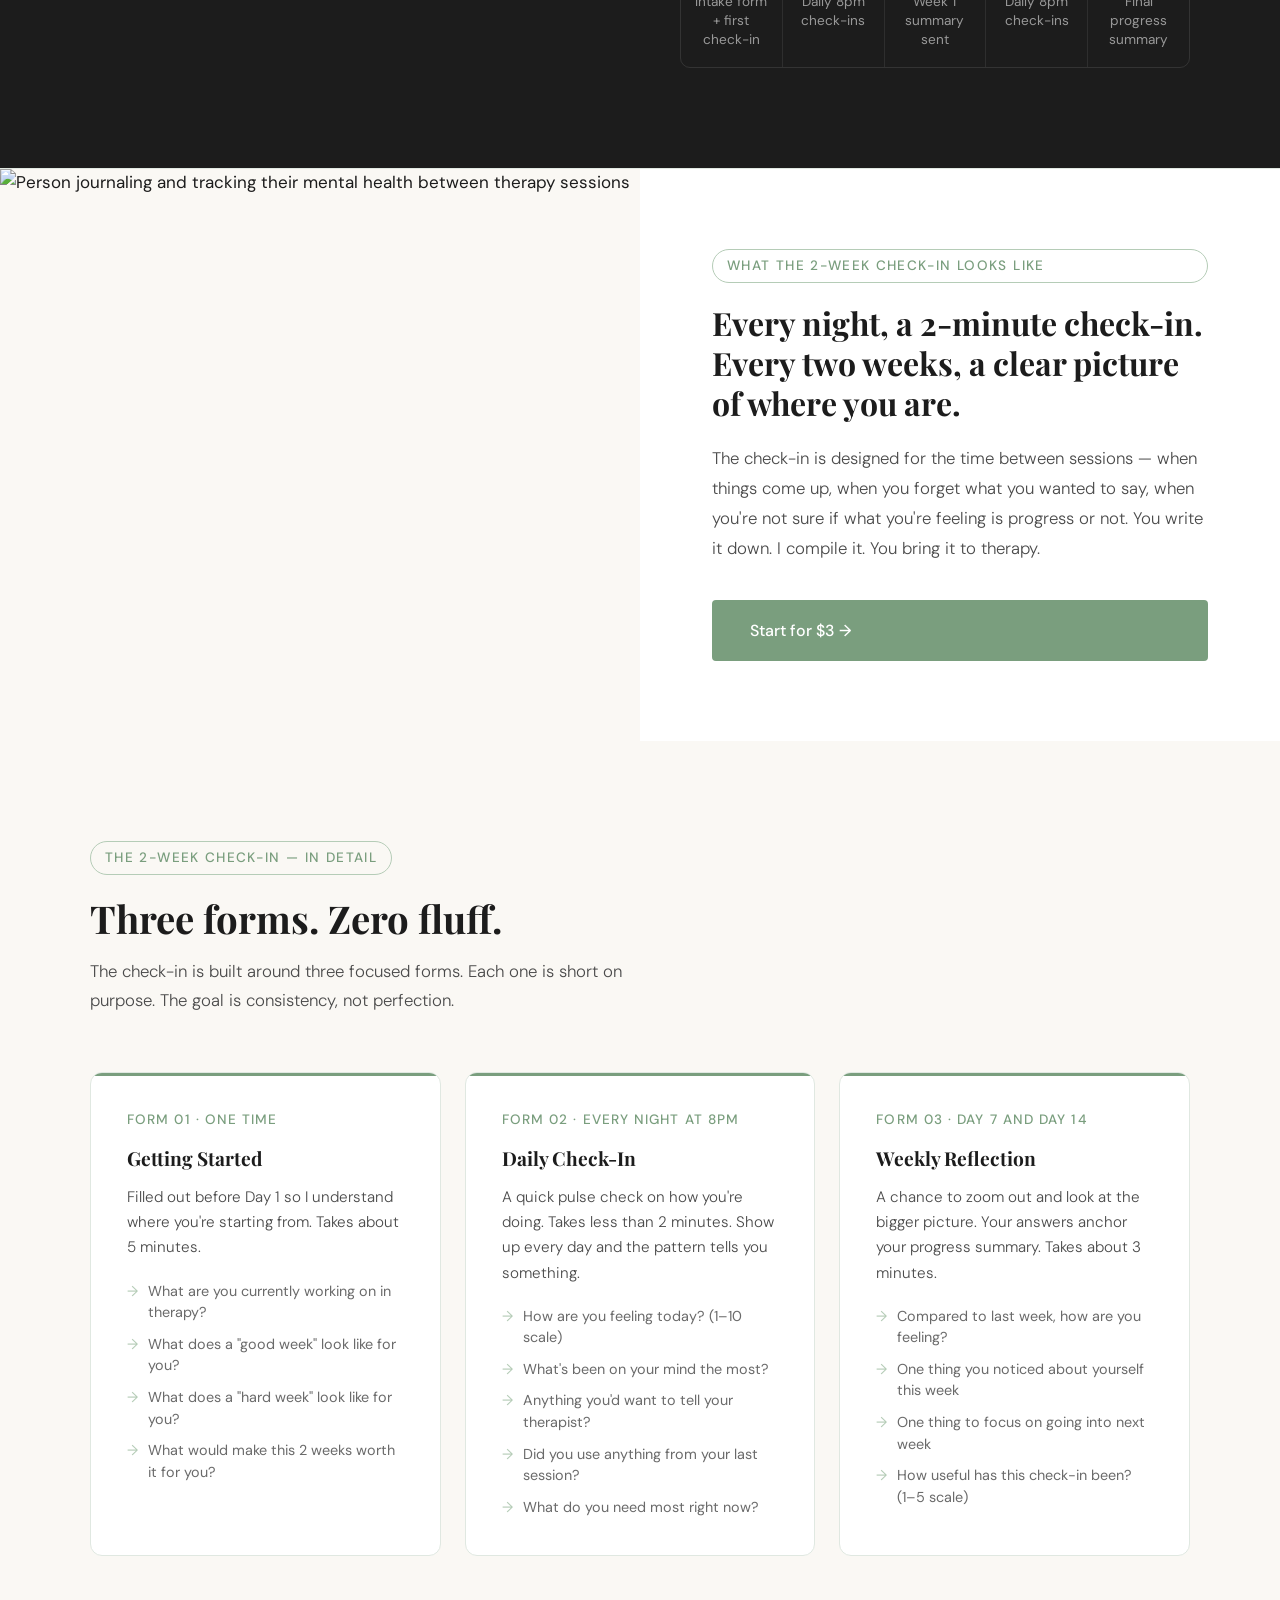
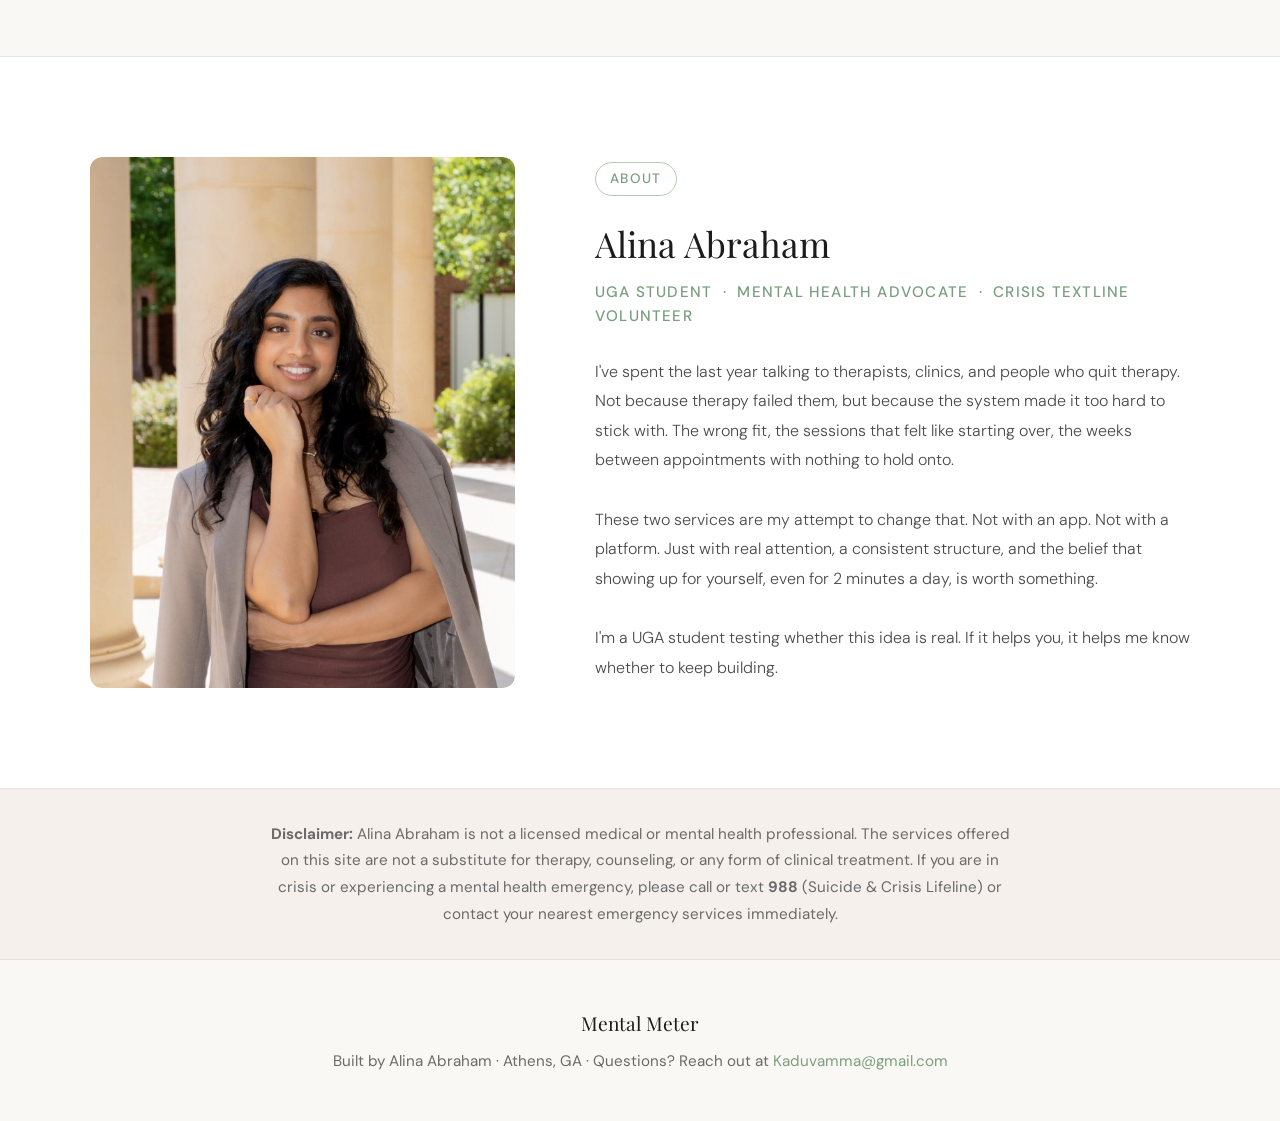
==== commit 93a66d7f: "Added images and changed hero lines" ====
--- a/index.html
+++ b/index.html
@@ -13,24 +13,22 @@
     --cream: #FAF8F4;
     --ink: #1C1C1C;
     --ink-soft: #4A4A4A;
-    --ink-muted: #8A8A8A;
-    --gold: #C4973A;
+    --ink-muted: #6A6A6A;
     --border: #E0E8E1;
-    --white: #FFFFFF;
-  }
- 
+  }
+
   * { margin: 0; padding: 0; box-sizing: border-box; }
- 
   html { scroll-behavior: smooth; }
- 
+
   body {
     font-family: 'DM Sans', sans-serif;
     background: var(--cream);
     color: var(--ink);
     line-height: 1.6;
     overflow-x: hidden;
-  }
- 
+    font-size: 17px;
+  }
+
   /* NAV */
   nav {
     position: fixed;
@@ -40,238 +38,230 @@
     display: flex;
     justify-content: space-between;
     align-items: center;
-    background: rgba(250, 248, 244, 0.92);
+    background: rgba(250,248,244,0.95);
     backdrop-filter: blur(12px);
     border-bottom: 1px solid var(--border);
   }
- 
   .nav-logo {
     font-family: 'Playfair Display', serif;
-    font-size: 1.2rem;
+    font-size: 1.3rem;
     color: var(--ink);
     text-decoration: none;
-    letter-spacing: 0.02em;
-  }
- 
-  .nav-links {
-    display: flex;
-    gap: 32px;
-    list-style: none;
-  }
- 
+  }
+  .nav-links { display: flex; gap: 32px; list-style: none; }
   .nav-links a {
-    font-size: 0.85rem;
+    font-size: 0.95rem;
     color: var(--ink-soft);
     text-decoration: none;
-    letter-spacing: 0.05em;
-    text-transform: uppercase;
     font-weight: 500;
     transition: color 0.2s;
   }
- 
   .nav-links a:hover { color: var(--sage); }
- 
+
   /* HERO */
   .hero {
     min-height: 100vh;
+    display: grid;
+    grid-template-columns: 1fr 1fr;
+    align-items: stretch;
+    padding-top: 80px;
+    background: var(--ink);
+  }
+
+  .hero-left {
     display: flex;
-    align-items: center;
-    padding: 120px 40px 80px;
+    flex-direction: column;
+    justify-content: center;
+    padding: 80px 60px 80px 60px;
+    position: relative;
+    z-index: 2;
+  }
+
+  .hero-right {
     position: relative;
     overflow: hidden;
   }
- 
-  .hero::before {
+
+  .hero-right img {
+    width: 100%;
+    height: 100%;
+    object-fit: cover;
+    object-position: center 20%;
+    display: block;
+    opacity: 0.85;
+  }
+
+  .hero-right::after {
     content: '';
     position: absolute;
-    top: -100px; right: -100px;
-    width: 600px; height: 600px;
-    background: radial-gradient(circle, rgba(122,158,126,0.12) 0%, transparent 70%);
-    pointer-events: none;
-  }
- 
-  .hero::after {
-    content: '';
-    position: absolute;
-    bottom: -50px; left: -50px;
-    width: 400px; height: 400px;
-    background: radial-gradient(circle, rgba(196,151,58,0.07) 0%, transparent 70%);
-    pointer-events: none;
-  }
- 
-  .hero-inner {
+    inset: 0;
+    background: linear-gradient(to right, rgba(28,28,28,0.5) 0%, transparent 40%);
+  }
+
+  .hero-eyebrow {
+    font-size: 0.9rem;
+    letter-spacing: 0.12em;
+    text-transform: uppercase;
+    color: var(--sage-light);
+    font-weight: 500;
+    margin-bottom: 24px;
+  }
+
+  .hero h1 {
+    font-family: 'Playfair Display', serif;
+    font-size: clamp(2.2rem, 3.5vw, 3.2rem);
+    line-height: 1.2;
+    color: #fff;
+    margin-bottom: 24px;
+  }
+
+  .hero h1 em {
+    font-style: italic;
+    color: var(--sage-light);
+  }
+
+  .hero-sub {
+    font-size: 1.1rem;
+    color: rgba(255,255,255,0.7);
+    line-height: 1.75;
+    margin-bottom: 40px;
+    font-weight: 300;
+  }
+
+  .hero-cta-group { display: flex; gap: 16px; flex-wrap: wrap; }
+
+  /* BUTTONS */
+  .btn-primary {
+    display: inline-block;
+    padding: 16px 36px;
+    background: var(--sage);
+    color: white;
+    text-decoration: none;
+    font-size: 1rem;
+    font-weight: 500;
+    border-radius: 4px;
+    border: 2px solid var(--sage);
+    transition: all 0.25s;
+  }
+  .btn-primary:hover { background: transparent; color: var(--sage-light); border-color: var(--sage-light); }
+
+  .btn-secondary {
+    display: inline-block;
+    padding: 16px 36px;
+    background: transparent;
+    color: rgba(255,255,255,0.8);
+    text-decoration: none;
+    font-size: 1rem;
+    font-weight: 500;
+    border-radius: 4px;
+    border: 2px solid rgba(255,255,255,0.3);
+    transition: all 0.25s;
+  }
+  .btn-secondary:hover { border-color: white; color: white; }
+
+  .btn-light {
+    display: inline-block;
+    padding: 16px 36px;
+    background: white;
+    color: var(--ink);
+    text-decoration: none;
+    font-size: 1rem;
+    font-weight: 500;
+    border-radius: 4px;
+    border: 2px solid white;
+    transition: all 0.25s;
+  }
+  .btn-light:hover { background: transparent; color: white; }
+
+  /* STATS BAR */
+  .stats-bar {
+    background: #111;
+    padding: 48px 40px;
+    border-bottom: 1px solid rgba(255,255,255,0.07);
+  }
+  .stats-inner {
     max-width: 1100px;
     margin: 0 auto;
     display: grid;
-    grid-template-columns: 1fr 1fr;
-    gap: 80px;
-    align-items: center;
-  }
- 
-  .hero-eyebrow {
-    font-size: 0.75rem;
-    letter-spacing: 0.15em;
-    text-transform: uppercase;
-    color: var(--sage);
-    font-weight: 500;
-    margin-bottom: 20px;
-  }
- 
-  .hero h1 {
-    font-family: 'Playfair Display', serif;
-    font-size: clamp(2.4rem, 4vw, 3.6rem);
-    line-height: 1.15;
-    color: var(--ink);
-    margin-bottom: 24px;
-  }
- 
-  .hero h1 em {
-    font-style: italic;
-    color: var(--sage);
-  }
- 
-  .hero-sub {
-    font-size: 1.05rem;
-    color: var(--ink-soft);
-    line-height: 1.75;
-    margin-bottom: 40px;
-    font-weight: 300;
-  }
- 
-  .hero-cta-group {
+    grid-template-columns: repeat(3, 1fr);
+    gap: 32px;
+  }
+  .stat-card {
     display: flex;
-    gap: 16px;
-    flex-wrap: wrap;
-  }
- 
-  .btn-primary {
-    display: inline-block;
-    padding: 14px 32px;
-    background: var(--sage);
-    color: white;
-    text-decoration: none;
-    font-size: 0.9rem;
-    font-weight: 500;
-    letter-spacing: 0.03em;
-    border-radius: 4px;
-    transition: all 0.25s;
-    border: 2px solid var(--sage);
-  }
- 
-  .btn-primary:hover {
-    background: transparent;
-    color: var(--sage);
-  }
- 
-  .btn-secondary {
-    display: inline-block;
-    padding: 14px 32px;
-    background: transparent;
-    color: var(--ink-soft);
-    text-decoration: none;
-    font-size: 0.9rem;
-    font-weight: 500;
-    letter-spacing: 0.03em;
-    border-radius: 4px;
-    border: 2px solid var(--border);
-    transition: all 0.25s;
-  }
- 
-  .btn-secondary:hover {
-    border-color: var(--ink-soft);
-    color: var(--ink);
-  }
- 
-  .hero-visual {
-    display: flex;
-    flex-direction: column;
-    gap: 16px;
-  }
- 
-  .stat-card {
-    background: white;
-    border: 1px solid var(--border);
+    gap: 20px;
+    align-items: flex-start;
+    padding: 28px;
+    background: rgba(255,255,255,0.04);
+    border: 1px solid rgba(255,255,255,0.08);
     border-radius: 12px;
-    padding: 24px 28px;
-    display: flex;
-    align-items: flex-start;
-    gap: 16px;
-    box-shadow: 0 2px 12px rgba(0,0,0,0.04);
-    transition: transform 0.2s;
-  }
- 
-  .stat-card:hover { transform: translateY(-2px); }
- 
+  }
   .stat-icon {
-    width: 40px; height: 40px;
-    background: var(--sage-pale);
-    border-radius: 8px;
-    display: flex;
-    align-items: center;
-    justify-content: center;
-    font-size: 1.1rem;
+    font-size: 1.5rem;
     flex-shrink: 0;
-  }
- 
+    margin-top: 4px;
+  }
   .stat-number {
     font-family: 'Playfair Display', serif;
-    font-size: 1.8rem;
-    color: var(--ink);
+    font-size: 2rem;
+    color: #fff;
     line-height: 1;
-  }
- 
+    margin-bottom: 6px;
+  }
   .stat-label {
-    font-size: 0.8rem;
-    color: var(--ink-muted);
-    margin-top: 4px;
-  }
- 
+    font-size: 0.95rem;
+    color: rgba(255,255,255,0.55);
+    line-height: 1.5;
+  }
+  .stat-source {
+    font-size: 0.85rem;
+    color: var(--sage-light);
+    margin-top: 8px;
+  }
+  .stat-source a {
+    color: var(--sage-light);
+    text-decoration: underline;
+  }
+
   /* SECTION SHARED */
-  section {
-    padding: 100px 40px;
-  }
- 
-  .section-inner {
-    max-width: 1100px;
-    margin: 0 auto;
-  }
- 
+  section { padding: 100px 40px; }
+  .section-inner { max-width: 1100px; margin: 0 auto; }
+
   .section-tag {
     display: inline-block;
-    font-size: 0.7rem;
-    letter-spacing: 0.15em;
+    font-size: 0.85rem;
+    letter-spacing: 0.1em;
     text-transform: uppercase;
     color: var(--sage);
     font-weight: 500;
     border: 1px solid var(--sage-light);
-    padding: 4px 12px;
+    padding: 5px 14px;
     border-radius: 100px;
     margin-bottom: 20px;
   }
- 
+
   .section-title {
     font-family: 'Playfair Display', serif;
-    font-size: clamp(1.8rem, 3vw, 2.6rem);
+    font-size: clamp(2rem, 3vw, 2.8rem);
     line-height: 1.2;
     color: var(--ink);
     margin-bottom: 16px;
   }
- 
+
   .section-sub {
-    font-size: 1rem;
+    font-size: 1.05rem;
     color: var(--ink-soft);
     line-height: 1.75;
     font-weight: 300;
-    max-width: 560px;
-  }
- 
-  /* MVT A — THERAPIST MATCH */
+    max-width: 580px;
+  }
+
+  /* MVT A */
   .mvt-a {
     background: white;
     border-top: 1px solid var(--border);
     border-bottom: 1px solid var(--border);
   }
- 
+
   .mvt-a-grid {
     display: grid;
     grid-template-columns: 1fr 1fr;
@@ -279,91 +269,53 @@
     align-items: start;
     margin-top: 60px;
   }
- 
-  .match-steps {
-    display: flex;
-    flex-direction: column;
-    gap: 28px;
-  }
- 
-  .match-step {
-    display: flex;
-    gap: 20px;
-    align-items: flex-start;
-  }
- 
+
+  .match-steps { display: flex; flex-direction: column; gap: 28px; }
+
+  .match-step { display: flex; gap: 20px; align-items: flex-start; }
+
   .step-num {
-    width: 32px; height: 32px;
+    width: 36px; height: 36px;
     background: var(--sage);
     color: white;
     border-radius: 50%;
     display: flex;
     align-items: center;
     justify-content: center;
-    font-size: 0.8rem;
+    font-size: 0.9rem;
     font-weight: 500;
     flex-shrink: 0;
     margin-top: 2px;
   }
- 
-  .step-text h4 {
-    font-weight: 500;
-    font-size: 0.95rem;
-    margin-bottom: 4px;
-  }
- 
-  .step-text p {
-    font-size: 0.875rem;
-    color: var(--ink-soft);
-    line-height: 1.6;
-    font-weight: 300;
-  }
- 
+
+  .step-text h4 { font-weight: 500; font-size: 1rem; margin-bottom: 6px; }
+  .step-text p { font-size: 0.95rem; color: var(--ink-soft); line-height: 1.65; font-weight: 300; }
+
   .match-pricing-card {
     background: var(--sage-pale);
     border: 1px solid var(--sage-light);
     border-radius: 16px;
-    padding: 40px;
+    padding: 44px;
     text-align: center;
   }
- 
+
   .price-tag {
     font-family: 'Playfair Display', serif;
-    font-size: 3.5rem;
+    font-size: 4rem;
     color: var(--ink);
     line-height: 1;
-    margin-bottom: 8px;
-  }
- 
-  .price-desc {
-    font-size: 0.875rem;
-    color: var(--ink-soft);
-    margin-bottom: 8px;
-    font-weight: 300;
-  }
- 
-  .price-guarantee {
-    font-size: 0.8rem;
-    color: var(--sage);
-    font-weight: 500;
-    margin-bottom: 32px;
-  }
- 
-  /* MVT B — SESSION COMPANION */
-  .mvt-b {
-    background: var(--ink);
-    color: white;
-  }
- 
-  .mvt-b .section-tag {
-    color: var(--sage-light);
-    border-color: rgba(181,204,183,0.3);
-  }
- 
+    margin-bottom: 10px;
+  }
+
+  .price-desc { font-size: 1rem; color: var(--ink-soft); margin-bottom: 10px; font-weight: 300; }
+  .price-guarantee { font-size: 0.95rem; color: var(--sage); font-weight: 500; margin-bottom: 32px; }
+
+  /* MVT B */
+  .mvt-b { background: var(--ink); color: white; }
+  .mvt-b .section-tag { color: var(--sage-light); border-color: rgba(181,204,183,0.3); }
   .mvt-b .section-title { color: white; }
- 
   .mvt-b .section-sub { color: rgba(255,255,255,0.6); }
- 
+
   .companion-grid {
     display: grid;
     grid-template-columns: 1fr 1fr;
@@ -371,136 +323,149 @@
     align-items: start;
     margin-top: 60px;
   }
- 
+
   .companion-pricing {
     background: rgba(255,255,255,0.05);
     border: 1px solid rgba(255,255,255,0.1);
     border-radius: 16px;
-    padding: 40px;
+    padding: 44px;
     text-align: center;
   }
- 
-  .companion-pricing .price-tag {
+
+  .companion-pricing .price-tag { color: var(--sage-light); }
+  .companion-pricing .price-desc { color: rgba(255,255,255,0.55); }
+  .companion-pricing .price-guarantee { color: var(--sage-light); }
+
+  .one-time-badge {
+    display: inline-block;
+    background: rgba(181,204,183,0.2);
+    border: 1px solid rgba(181,204,183,0.4);
+    border-radius: 100px;
+    padding: 6px 16px;
+    font-size: 0.85rem;
+    letter-spacing: 0.08em;
+    text-transform: uppercase;
     color: var(--sage-light);
-  }
- 
-  .companion-pricing .price-desc {
-    color: rgba(255,255,255,0.5);
-  }
- 
-  .companion-pricing .price-guarantee {
-    color: var(--sage-light);
-  }
- 
-  .service-features {
-    display: flex;
-    flex-direction: column;
-    gap: 20px;
-  }
- 
+    margin-bottom: 16px;
+  }
+
+  .companion-note {
+    font-size: 0.95rem;
+    color: rgba(255,255,255,0.4);
+    margin-top: 16px;
+    line-height: 1.6;
+  }
+
+  .service-features { display: flex; flex-direction: column; gap: 20px; }
+
   .feature-row {
     display: flex;
     gap: 16px;
     align-items: flex-start;
-    padding: 20px;
+    padding: 22px;
     background: rgba(255,255,255,0.04);
     border: 1px solid rgba(255,255,255,0.08);
     border-radius: 10px;
   }
- 
-  .feature-icon {
-    font-size: 1.2rem;
-    flex-shrink: 0;
-    margin-top: 2px;
-  }
- 
-  .feature-text h4 {
-    font-size: 0.9rem;
-    font-weight: 500;
-    color: white;
-    margin-bottom: 4px;
-  }
- 
-  .feature-text p {
-    font-size: 0.825rem;
-    color: rgba(255,255,255,0.5);
-    line-height: 1.6;
-    font-weight: 300;
-  }
- 
+
+  .feature-icon { font-size: 1.4rem; flex-shrink: 0; margin-top: 2px; }
+  .feature-text h4 { font-size: 0.95rem; font-weight: 500; color: white; margin-bottom: 5px; }
+  .feature-text p { font-size: 0.9rem; color: rgba(255,255,255,0.5); line-height: 1.6; font-weight: 300; }
+
   .timeline-strip {
     display: flex;
-    gap: 0;
     margin-top: 48px;
     border-radius: 10px;
     overflow: hidden;
     border: 1px solid rgba(255,255,255,0.1);
   }
- 
+
   .timeline-item {
     flex: 1;
-    padding: 20px 16px;
+    padding: 18px 12px;
     text-align: center;
     border-right: 1px solid rgba(255,255,255,0.08);
   }
- 
   .timeline-item:last-child { border-right: none; }
- 
+
   .timeline-day {
-    font-size: 0.7rem;
-    letter-spacing: 0.1em;
+    font-size: 0.8rem;
+    letter-spacing: 0.08em;
     text-transform: uppercase;
     color: var(--sage-light);
     margin-bottom: 6px;
   }
- 
-  .timeline-label {
-    font-size: 0.8rem;
-    color: rgba(255,255,255,0.6);
-    line-height: 1.4;
-  }
- 
-  .btn-light {
-    display: inline-block;
-    padding: 14px 32px;
+
+  .timeline-label { font-size: 0.85rem; color: rgba(255,255,255,0.55); line-height: 1.4; }
+
+  /* JOURNALING VISUAL SECTION */
+  .visual-section {
+    background: var(--cream);
+    padding: 0;
+    border-top: 1px solid var(--border);
+  }
+
+  .visual-split {
+    display: grid;
+    grid-template-columns: 1fr 1fr;
+    min-height: 560px;
+  }
+
+  .visual-split-img {
+    overflow: hidden;
+  }
+
+  .visual-split-img img {
+    width: 100%;
+    height: 100%;
+    object-fit: cover;
+    object-position: center 20%;
+    display: block;
+  }
+
+  .visual-split-text {
+    display: flex;
+    flex-direction: column;
+    justify-content: center;
+    padding: 80px 72px;
     background: white;
+  }
+
+  .visual-split-text h2 {
+    font-family: 'Playfair Display', serif;
+    font-size: clamp(1.8rem, 2.5vw, 2.4rem);
+    line-height: 1.25;
     color: var(--ink);
-    text-decoration: none;
-    font-size: 0.9rem;
-    font-weight: 500;
-    letter-spacing: 0.03em;
-    border-radius: 4px;
-    transition: all 0.25s;
-    border: 2px solid white;
-    margin-top: 32px;
-  }
- 
-  .btn-light:hover {
-    background: transparent;
-    color: white;
-  }
- 
-  /* HOW IT WORKS FORMS SECTION */
-  .forms-section {
-    background: var(--cream);
-  }
- 
+    margin-bottom: 20px;
+  }
+
+  .visual-split-text p {
+    font-size: 1.05rem;
+    color: var(--ink-soft);
+    line-height: 1.8;
+    font-weight: 300;
+    margin-bottom: 36px;
+  }
+
+  /* FORMS */
+  .forms-section { background: var(--cream); }
+
   .forms-grid {
     display: grid;
     grid-template-columns: repeat(3, 1fr);
     gap: 24px;
     margin-top: 56px;
   }
- 
+
   .form-card {
     background: white;
     border: 1px solid var(--border);
     border-radius: 12px;
-    padding: 32px;
+    padding: 36px;
     position: relative;
     overflow: hidden;
   }
- 
+
   .form-card::before {
     content: '';
     position: absolute;
@@ -508,146 +473,144 @@
     height: 3px;
     background: var(--sage);
   }
- 
+
   .form-card-label {
-    font-size: 0.7rem;
-    letter-spacing: 0.12em;
+    font-size: 0.85rem;
+    letter-spacing: 0.08em;
     text-transform: uppercase;
     color: var(--sage);
     font-weight: 500;
     margin-bottom: 12px;
   }
- 
+
   .form-card h3 {
     font-family: 'Playfair Display', serif;
-    font-size: 1.1rem;
+    font-size: 1.2rem;
     margin-bottom: 12px;
   }
- 
-  .form-card p {
-    font-size: 0.85rem;
+
+  .form-card > p {
+    font-size: 0.95rem;
     color: var(--ink-soft);
     line-height: 1.65;
     font-weight: 300;
     margin-bottom: 20px;
   }
- 
-  .form-questions {
-    list-style: none;
-    display: flex;
-    flex-direction: column;
-    gap: 8px;
-  }
- 
+
+  .form-questions { list-style: none; display: flex; flex-direction: column; gap: 10px; }
+
   .form-questions li {
-    font-size: 0.8rem;
+    font-size: 0.9rem;
     color: var(--ink-muted);
     display: flex;
-    gap: 8px;
+    gap: 10px;
     align-items: flex-start;
     line-height: 1.5;
   }
- 
-  .form-questions li::before {
-    content: '→';
-    color: var(--sage-light);
-    flex-shrink: 0;
-  }
- 
+
+  .form-questions li::before { content: '→'; color: var(--sage-light); flex-shrink: 0; }
+
   /* ABOUT */
-  .about-section {
-    background: white;
-    border-top: 1px solid var(--border);
-  }
- 
+  .about-section { background: white; border-top: 1px solid var(--border); }
+
   .about-grid {
     display: grid;
     grid-template-columns: 1fr 1.4fr;
     gap: 80px;
     align-items: center;
   }
- 
+
+  .about-img-wrap {
+    overflow: hidden;
+    border-radius: 12px;
+  }
+
+  .about-img-wrap img {
+    width: 100%;
+    aspect-ratio: 4/5;
+    object-fit: cover;
+    display: block;
+    border-radius: 12px;
+  }
+
   .about-name {
     font-family: 'Playfair Display', serif;
-    font-size: 2rem;
+    font-size: 2.2rem;
     margin-bottom: 8px;
   }
- 
+
   .about-title {
-    font-size: 0.85rem;
+    font-size: 0.95rem;
     color: var(--sage);
     text-transform: uppercase;
-    letter-spacing: 0.1em;
+    letter-spacing: 0.08em;
     font-weight: 500;
-    margin-bottom: 24px;
-  }
- 
+    margin-bottom: 28px;
+  }
+
   .about-body {
+    font-size: 1rem;
+    color: var(--ink-soft);
+    line-height: 1.85;
+    font-weight: 300;
+  }
+
+  /* DISCLAIMER */
+  .disclaimer {
+    background: #f5f0eb;
+    border-top: 1px solid var(--border);
+    padding: 32px 40px;
+    text-align: center;
+  }
+
+  .disclaimer p {
     font-size: 0.95rem;
-    color: var(--ink-soft);
-    line-height: 1.8;
-    font-weight: 300;
-  }
- 
-  .about-placeholder {
-    width: 100%;
-    aspect-ratio: 4/5;
-    background: var(--sage-pale);
-    border-radius: 12px;
-    display: flex;
-    align-items: center;
-    justify-content: center;
-    border: 1px solid var(--border);
-  }
- 
-  .about-placeholder-text {
-    font-size: 0.8rem;
-    color: var(--sage);
-    letter-spacing: 0.05em;
-  }
- 
+    color: var(--ink-muted);
+    max-width: 760px;
+    margin: 0 auto;
+    line-height: 1.75;
+  }
+
   /* FOOTER */
   footer {
     padding: 48px 40px;
     text-align: center;
     border-top: 1px solid var(--border);
   }
- 
+
   .footer-logo {
     font-family: 'Playfair Display', serif;
-    font-size: 1.1rem;
+    font-size: 1.2rem;
     color: var(--ink);
-    margin-bottom: 8px;
-  }
- 
-  .footer-sub {
-    font-size: 0.8rem;
-    color: var(--ink-muted);
-  }
- 
+    margin-bottom: 10px;
+  }
+
+  .footer-sub { font-size: 0.95rem; color: var(--ink-muted); }
+
   /* RESPONSIVE */
   @media (max-width: 768px) {
     nav { padding: 16px 20px; }
     .nav-links { display: none; }
-    section { padding: 70px 20px; }
-    .hero { padding: 100px 20px 60px; }
-    .hero-inner,
+    section { padding: 64px 20px; }
+    .hero { grid-template-columns: 1fr; min-height: auto; }
+    .hero-left { padding: 100px 24px 60px; }
+    .hero-right { height: 300px; }
+    .stats-inner,
     .mvt-a-grid,
     .companion-grid,
-    .about-grid { grid-template-columns: 1fr; gap: 40px; }
+    .about-grid,
+    .visual-split { grid-template-columns: 1fr; }
     .forms-grid { grid-template-columns: 1fr; }
-    .hero-visual { display: none; }
     .timeline-strip { flex-direction: column; }
     .timeline-item { border-right: none; border-bottom: 1px solid rgba(255,255,255,0.08); }
     .timeline-item:last-child { border-bottom: none; }
-  }
- 
-  /* ANIMATIONS */
+    .visual-split-text { padding: 48px 24px; }
+  }
+
   @keyframes fadeUp {
-    from { opacity: 0; transform: translateY(24px); }
+    from { opacity: 0; transform: translateY(20px); }
     to { opacity: 1; transform: translateY(0); }
   }
- 
   .hero-eyebrow { animation: fadeUp 0.6s ease both; }
   .hero h1 { animation: fadeUp 0.6s 0.1s ease both; }
   .hero-sub { animation: fadeUp 0.6s 0.2s ease both; }
@@ -655,7 +618,7 @@
 </style>
 </head>
 <body>
- 
+
 <!-- NAV -->
 <nav>
   <a href="#" class="nav-logo">Mental Meter</a>
@@ -666,61 +629,66 @@
     <li><a href="#about">About</a></li>
   </ul>
 </nav>
- 
+
 <!-- HERO -->
 <section class="hero">
-  <div class="hero-inner">
-    <div>
-      <p class="hero-eyebrow">Mental Health · Made Personal</p>
-      <h1>You deserve support that actually <em>fits</em> where you are.</h1>
-      <p class="hero-sub">Whether you're still figuring out where to start or already in therapy and wanting more from it, you don't have to navigate this alone. I built two small, affordable services to meet you exactly where you are.</p>
-      <div class="hero-cta-group">
-        <a href="https://calendly.com/alinaabraham05/30min" class="btn-primary">Find My Match — $75</a>
-        <a href="https://buy.stripe.com/fZu7sLfkHap91U6eRX9IQ03" class="btn-secondary">2-Week Check-In — $3</a>
-      </div>
-    </div>
-    <div class="hero-visual">
-      <div class="stat-card">
-        <div class="stat-icon">🔄</div>
-        <div>
-          <div class="stat-number">40–60%</div>
-          <div class="stat-label">of therapy clients drop out before completing treatment</div>
-          <div style="font-size:0.7rem; color:var(--sage); margin-top:6px;">Swift & Greenberg, 2012 · <a href="https://pmc.ncbi.nlm.nih.gov/articles/PMC3708593/" target="_blank" style="color:var(--sage); text-decoration:underline;">PMC3708593</a></div>
-        </div>
-      </div>
-      <div class="stat-card">
-        <div class="stat-icon">🕐</div>
-        <div>
-          <div class="stat-number">1–2</div>
-          <div class="stat-label">sessions is all most people attend before dropping out entirely</div>
-          <div style="font-size:0.7rem; color:var(--sage); margin-top:6px;">Swift & Greenberg, 2012 · <a href="https://pmc.ncbi.nlm.nih.gov/articles/PMC3708593/" target="_blank" style="color:var(--sage); text-decoration:underline;">PMC3708593</a></div>
-        </div>
-      </div>
-      <div class="stat-card">
-        <div class="stat-icon">📋</div>
-        <div>
-          <div class="stat-number">#1</div>
-          <div class="stat-label">reason for dropout: poor therapist fit and not feeling an immediate connection</div>
-          <div style="font-size:0.7rem; color:var(--sage); margin-top:6px;">Swift & Greenberg, 2012 · <a href="https://pmc.ncbi.nlm.nih.gov/articles/PMC3708593/" target="_blank" style="color:var(--sage); text-decoration:underline;">PMC3708593</a></div>
-        </div>
-      </div>
-    </div>
+  <div class="hero-left">
+    <p class="hero-eyebrow">Mental Health · Where You're Heard</p>
+    <h1>You're in therapy but nothing feels <em>different</em> between sessions. You've tried multiple therapists and still haven't found the right one.</h1>
+    <p class="hero-sub">Whether you're still looking for the right therapist or already in therapy and wanting more from it — you don't have to navigate this alone. Two small, affordable services built to meet you exactly where you are.</p>
+    <div class="hero-cta-group">
+      <a href="https://calendly.com/alinaabraham05/30min" class="btn-primary">Find My Therapist Match — $75</a>
+      <a href="https://buy.stripe.com/fZu7sLfkHap91U6eRX9IQ03" class="btn-secondary">Start 2-Week Check-In — $3</a>
+    </div>
+  </div>
+  <div class="hero-right">
+    <img src="therapy.jpg" alt="Person in a therapy session having a conversation" />
   </div>
 </section>
- 
+
+<!-- STATS BAR -->
+<div class="stats-bar">
+  <div class="stats-inner">
+    <div class="stat-card">
+      <div class="stat-icon">🔄</div>
+      <div>
+        <div class="stat-number">40–60%</div>
+        <div class="stat-label">of therapy clients drop out before completing treatment</div>
+        <div class="stat-source">Swift & Greenberg, 2012 · <a href="https://pmc.ncbi.nlm.nih.gov/articles/PMC3708593/" target="_blank">PMC3708593</a></div>
+      </div>
+    </div>
+    <div class="stat-card">
+      <div class="stat-icon">🕐</div>
+      <div>
+        <div class="stat-number">1–2</div>
+        <div class="stat-label">sessions is all most people attend before dropping out entirely</div>
+        <div class="stat-source">Swift & Greenberg, 2012 · <a href="https://pmc.ncbi.nlm.nih.gov/articles/PMC3708593/" target="_blank">PMC3708593</a></div>
+      </div>
+    </div>
+    <div class="stat-card">
+      <div class="stat-icon">📋</div>
+      <div>
+        <div class="stat-number">#1</div>
+        <div class="stat-label">reason for dropout: poor therapist fit and not feeling an immediate connection</div>
+        <div class="stat-source">Swift & Greenberg, 2012 · <a href="https://pmc.ncbi.nlm.nih.gov/articles/PMC3708593/" target="_blank">PMC3708593</a></div>
+      </div>
+    </div>
+  </div>
+</div>
+
 <!-- MVT A — THERAPIST MATCH -->
 <section class="mvt-a" id="therapist-match">
   <div class="section-inner">
     <span class="section-tag">Service 01 — Therapist Match</span>
-    <h2 class="section-title">Stop guessing. Get 3 therapists<br>who actually fit you.</h2>
-    <p class="section-sub">Finding a therapist shouldn't feel like scrolling through a stranger's LinkedIn. I'll do the research, ask the right questions, and hand you 3 hand-picked matches with a brief on why each one could work for you.</p>
- 
+    <h2 class="section-title">Stop guessing. Get 3 therapists who actually fit you.</h2>
+    <p class="section-sub">Finding a therapist shouldn't feel like scrolling through a stranger's LinkedIn. I'll do the research, ask the right questions, and hand you 3 hand-picked matches with a note on why each one could work for you specifically.</p>
+
     <div class="mvt-a-grid">
       <div class="match-steps">
         <div class="match-step">
           <div class="step-num">1</div>
           <div class="step-text">
-            <h4>You pay & book a 30-minute intake call</h4>
+            <h4>You book a 30-minute intake call</h4>
             <p>We talk through what you're dealing with, what's been tried, and what matters most: insurance, modality, personality, availability.</p>
           </div>
         </div>
@@ -728,80 +696,78 @@
           <div class="step-num">2</div>
           <div class="step-text">
             <h4>I research and vet 3 matches for you</h4>
-            <p>Within 5 business days I send you 3 therapist recommendations, each with a short note on why they could be a good fit for you specifically.</p>
+            <p>Within 5 business days I send you 3 therapist recommendations, each with a short note on why they could be a good fit for you.</p>
           </div>
         </div>
         <div class="match-step">
           <div class="step-num">3</div>
           <div class="step-text">
-            <h4>You reach out & book with confidence</h4>
+            <h4>You reach out and book with confidence</h4>
             <p>In-person or telehealth, insurance or sliding scale, your call. Full refund if I can't find 3 good matches.</p>
           </div>
         </div>
       </div>
- 
+
       <div class="match-pricing-card">
         <div class="price-tag">$75</div>
-        <div class="price-desc">One-time · Delivered within 5 business days</div>
+        <div class="price-desc">One-time payment · Delivered within 5 business days</div>
         <div class="price-guarantee">✦ Full refund if I can't find 3 good fits</div>
         <a href="https://calendly.com/alinaabraham05/30min" class="btn-primary" style="width:100%; text-align:center; display:block;">Find My Match →</a>
-        <p style="font-size:0.75rem; color:var(--ink-muted); margin-top:16px; line-height:1.5;">Book your 30-minute intake call. Matches sent within 5 business days.</p>
+        <p style="font-size:0.95rem; color:var(--ink-muted); margin-top:16px; line-height:1.6;">Book your 30-minute intake call above. Matches sent within 5 business days.</p>
       </div>
     </div>
   </div>
 </section>
- 
+
 <!-- MVT B — SESSION COMPANION -->
 <section class="mvt-b" id="session-companion">
   <div class="section-inner">
     <span class="section-tag">Service 02 — 2-Week Check-In</span>
-    <h2 class="section-title">14 days of showing up<br>for yourself — for $3.</h2>
-    <p class="section-sub">A simple daily check-in sent to your phone every evening. You answer 5 quick questions. At the end of 2 weeks, you get a progress summary you can actually bring to therapy.</p>
- 
+    <h2 class="section-title">14 days of showing up for yourself. $3, paid once.</h2>
+    <p class="section-sub">A simple daily check-in sent to your phone every evening. You answer 5 quick questions. At the end of 2 weeks, you get a personal progress summary you can actually bring to your next therapy session.</p>
+
     <div class="companion-grid">
-      <div>
-        <div class="service-features">
-          <div class="feature-row">
-            <div class="feature-icon">📱</div>
-            <div class="feature-text">
-              <h4>Daily 8pm check-in — takes under 2 minutes</h4>
-              <p>A short form sent to your phone each night. How you're feeling, what's on your mind, whether you used anything from your last session.</p>
-            </div>
-          </div>
-          <div class="feature-row">
-            <div class="feature-icon">📈</div>
-            <div class="feature-text">
-              <h4>Your progress, tracked automatically</h4>
-              <p>Every response is saved. You can see your mood trend, your patterns, and what you keep coming back to, all in one place.</p>
-            </div>
-          </div>
-          <div class="feature-row">
-            <div class="feature-icon">📄</div>
-            <div class="feature-text">
-              <h4>A progress summary at day 7 and day 14</h4>
-              <p>A short, personal recap of your two weeks: what shifted, what stayed the same, and what might be worth bringing up in your next session.</p>
-            </div>
-          </div>
-          <div class="feature-row">
-            <div class="feature-icon">🔒</div>
-            <div class="feature-text">
-              <h4>Just between us</h4>
-              <p>Nothing is shared with your therapist unless you choose to share it yourself. This is for you first.</p>
-            </div>
+      <div class="service-features">
+        <div class="feature-row">
+          <div class="feature-icon">📱</div>
+          <div class="feature-text">
+            <h4>A daily check-in sent to your phone at 8pm — takes under 2 minutes</h4>
+            <p>How you're feeling, what's on your mind, whether you used anything from your last session.</p>
           </div>
         </div>
-      </div>
- 
+        <div class="feature-row">
+          <div class="feature-icon">📈</div>
+          <div class="feature-text">
+            <h4>Your responses are saved so you can see your own patterns</h4>
+            <p>Mood trends, recurring thoughts, what keeps coming up. All in one place, just for you.</p>
+          </div>
+        </div>
+        <div class="feature-row">
+          <div class="feature-icon">📄</div>
+          <div class="feature-text">
+            <h4>A personal progress summary sent at Day 7 and Day 14</h4>
+            <p>A short recap of your two weeks: what shifted, what stayed the same, and what's worth bringing to therapy.</p>
+          </div>
+        </div>
+        <div class="feature-row">
+          <div class="feature-icon">🔒</div>
+          <div class="feature-text">
+            <h4>Nothing shared with your therapist unless you choose to</h4>
+            <p>This is for you first. Share the summary if and when it feels right.</p>
+          </div>
+        </div>
+      </div>
+
       <div>
         <div class="companion-pricing">
-          <div style="display:inline-block; background:rgba(181,204,183,0.2); border:1px solid rgba(181,204,183,0.4); border-radius:100px; padding:4px 14px; font-size:0.7rem; letter-spacing:0.1em; text-transform:uppercase; color:var(--sage-light); margin-bottom:16px;">One-Time Payment</div>
+          <div class="one-time-badge">One-Time Payment</div>
           <div class="price-tag">$3</div>
           <div class="price-desc">Pay once. Get the full 14-day service. No recurring charges, ever.</div>
-          <div class="price-guarantee">✦ Progress summary sent at day 7 & day 14</div>
+          <div class="price-guarantee">✦ Progress summary sent at Day 7 and Day 14</div>
           <a href="https://buy.stripe.com/fZu7sLfkHap91U6eRX9IQ03" class="btn-light" style="width:100%; text-align:center; display:block;">Start My 2 Weeks →</a>
-          <p style="font-size:0.75rem; color:rgba(255,255,255,0.35); margin-top:16px; line-height:1.5;">After payment, you'll get a quick form asking for your name and phone number. That's how I send your nightly check-in link. Your first one arrives at 8pm.</p>
+          <p class="companion-note">After payment, you'll fill out a short form with your name and phone number. That's how I send your nightly check-in link. Your first one arrives at 8pm.</p>
         </div>
- 
+
         <div class="timeline-strip">
           <div class="timeline-item">
             <div class="timeline-day">Day 1</div>
@@ -828,14 +794,29 @@
     </div>
   </div>
 </section>
- 
+
+<!-- JOURNALING VISUAL SECTION -->
+<div class="visual-section">
+  <div class="visual-split">
+    <div class="visual-split-img">
+      <img src="hero.jpg" alt="Person journaling and tracking their mental health between therapy sessions" />
+    </div>
+    <div class="visual-split-text">
+      <span class="section-tag">What the 2-Week Check-In looks like</span>
+      <h2>Every night, a 2-minute check-in. Every two weeks, a clear picture of where you are.</h2>
+      <p>The check-in is designed for the time between sessions — when things come up, when you forget what you wanted to say, when you're not sure if what you're feeling is progress or not. You write it down. I compile it. You bring it to therapy.</p>
+      <a href="https://buy.stripe.com/fZu7sLfkHap91U6eRX9IQ03" class="btn-primary">Start for $3 →</a>
+    </div>
+  </div>
+</div>
+
 <!-- FORMS / HOW IT WORKS -->
 <section class="forms-section" id="how-it-works">
   <div class="section-inner">
     <span class="section-tag">The 2-Week Check-In — In Detail</span>
     <h2 class="section-title">Three forms. Zero fluff.</h2>
     <p class="section-sub">The check-in is built around three focused forms. Each one is short on purpose. The goal is consistency, not perfection.</p>
- 
+
     <div class="forms-grid">
       <div class="form-card">
         <div class="form-card-label">Form 01 · One time</div>
@@ -848,7 +829,7 @@
           <li>What would make this 2 weeks worth it for you?</li>
         </ul>
       </div>
- 
+
       <div class="form-card">
         <div class="form-card-label">Form 02 · Every night at 8pm</div>
         <h3>Daily Check-In</h3>
@@ -861,9 +842,9 @@
           <li>What do you need most right now?</li>
         </ul>
       </div>
- 
+
       <div class="form-card">
-        <div class="form-card-label">Form 03 · Day 7 & Day 14</div>
+        <div class="form-card-label">Form 03 · Day 7 and Day 14</div>
         <h3>Weekly Reflection</h3>
         <p>A chance to zoom out and look at the bigger picture. Your answers anchor your progress summary. Takes about 3 minutes.</p>
         <ul class="form-questions">
@@ -876,13 +857,13 @@
     </div>
   </div>
 </section>
- 
+
 <!-- ABOUT -->
 <section class="about-section" id="about">
   <div class="section-inner">
     <div class="about-grid">
-      <div class="about-placeholder" style="padding:0; overflow:hidden; background:none; border:none;">
-        <img src="photo.png" alt="Alina Abraham" style="width:100%; height:100%; object-fit:cover; border-radius:12px; display:block;" />
+      <div class="about-img-wrap">
+        <img src="photo.png" alt="Alina Abraham" />
       </div>
       <div>
         <span class="section-tag">About</span>
@@ -899,19 +880,17 @@
     </div>
   </div>
 </section>
- 
+
 <!-- DISCLAIMER -->
-<div style="background:#f5f0eb; border-top:1px solid var(--border); padding:24px 40px; text-align:center;">
-  <p style="font-size:0.75rem; color:var(--ink-muted); max-width:700px; margin:0 auto; line-height:1.7;">
-    <strong style="color:var(--ink-soft);">Disclaimer:</strong> Alina Abraham is not a licensed medical or mental health professional. The services offered on this site are not a substitute for therapy, counseling, or any form of clinical treatment. If you are in crisis or experiencing a mental health emergency, please call or text <strong style="color:var(--sage)">988</strong> (Suicide & Crisis Lifeline) or contact your nearest emergency services immediately.
-  </p>
+<div class="disclaimer">
+  <p><strong>Disclaimer:</strong> Alina Abraham is not a licensed medical or mental health professional. The services offered on this site are not a substitute for therapy, counseling, or any form of clinical treatment. If you are in crisis or experiencing a mental health emergency, please call or text <strong>988</strong> (Suicide & Crisis Lifeline) or contact your nearest emergency services immediately.</p>
 </div>
- 
+
 <!-- FOOTER -->
 <footer>
   <div class="footer-logo">Mental Meter</div>
   <div class="footer-sub">Built by Alina Abraham · Athens, GA · Questions? Reach out at <span style="color:var(--sage)">Kaduvamma@gmail.com</span></div>
 </footer>
- 
+
 </body>
 </html>
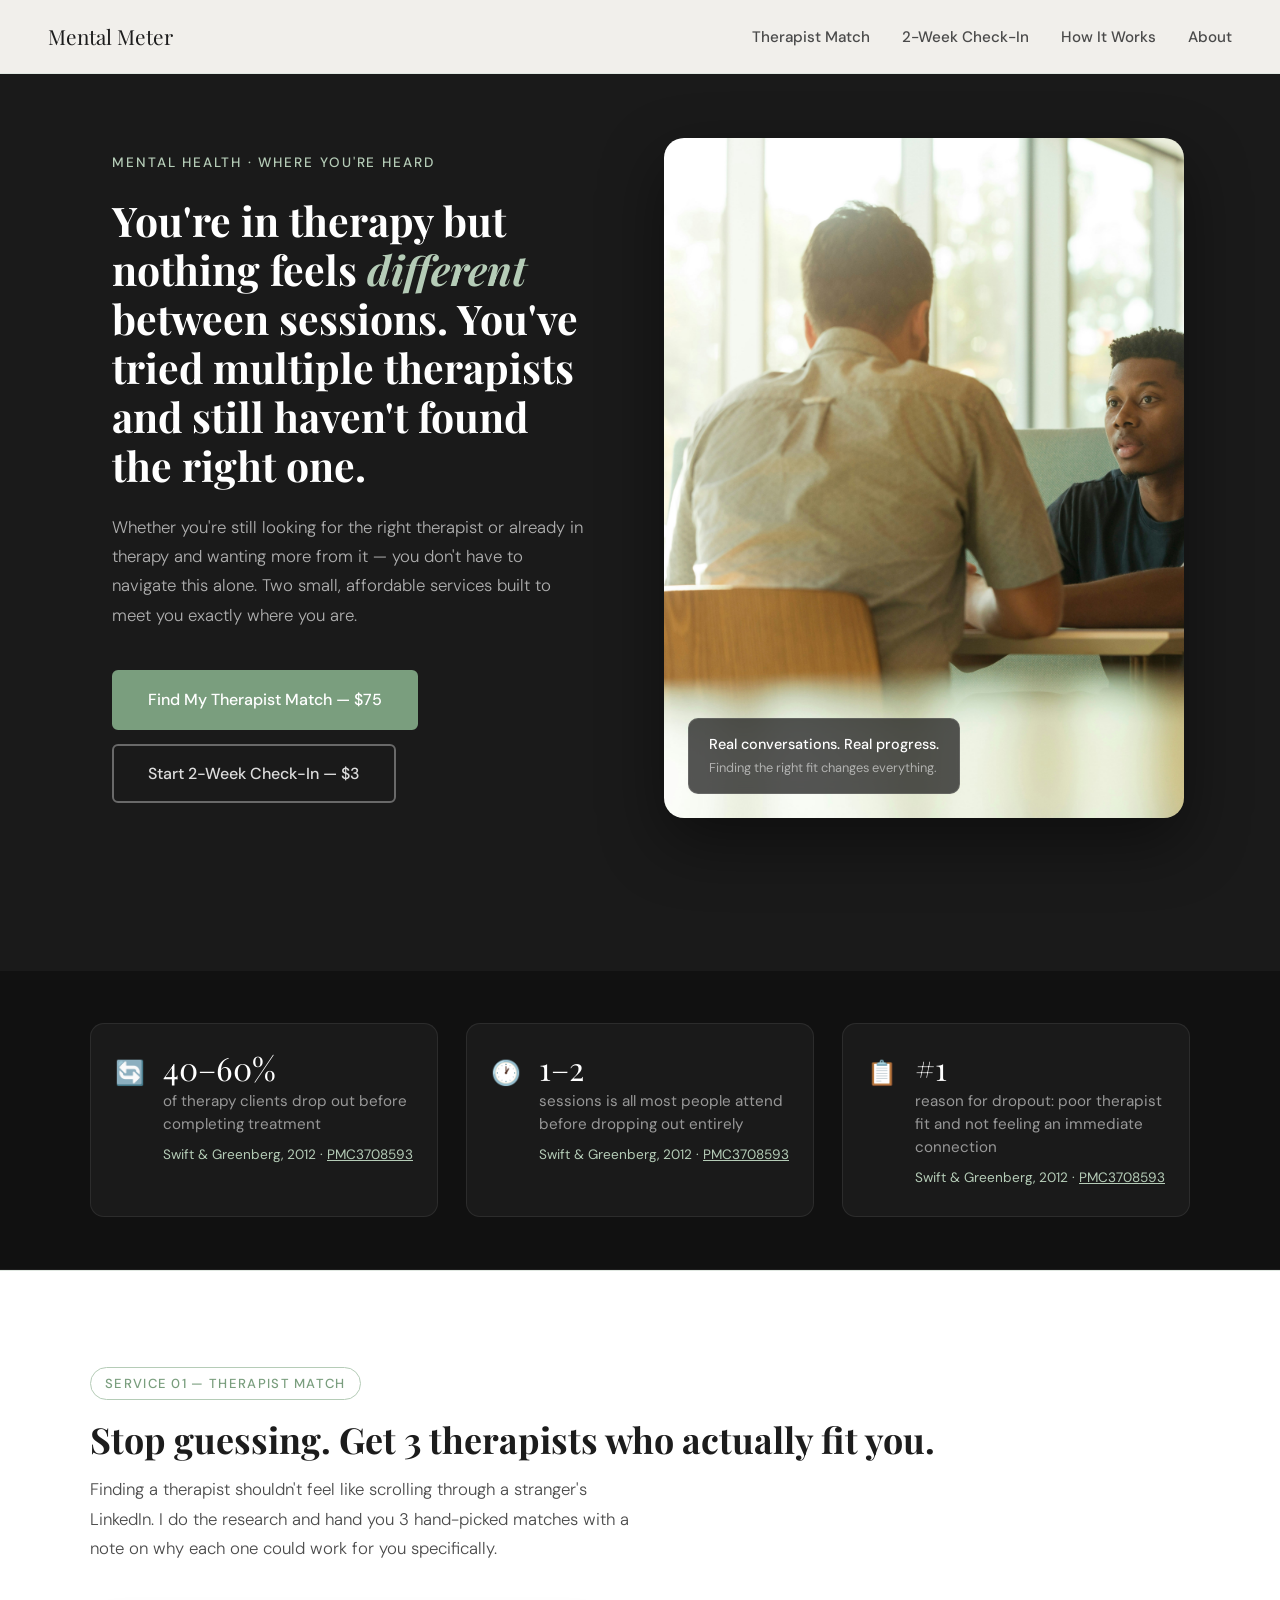
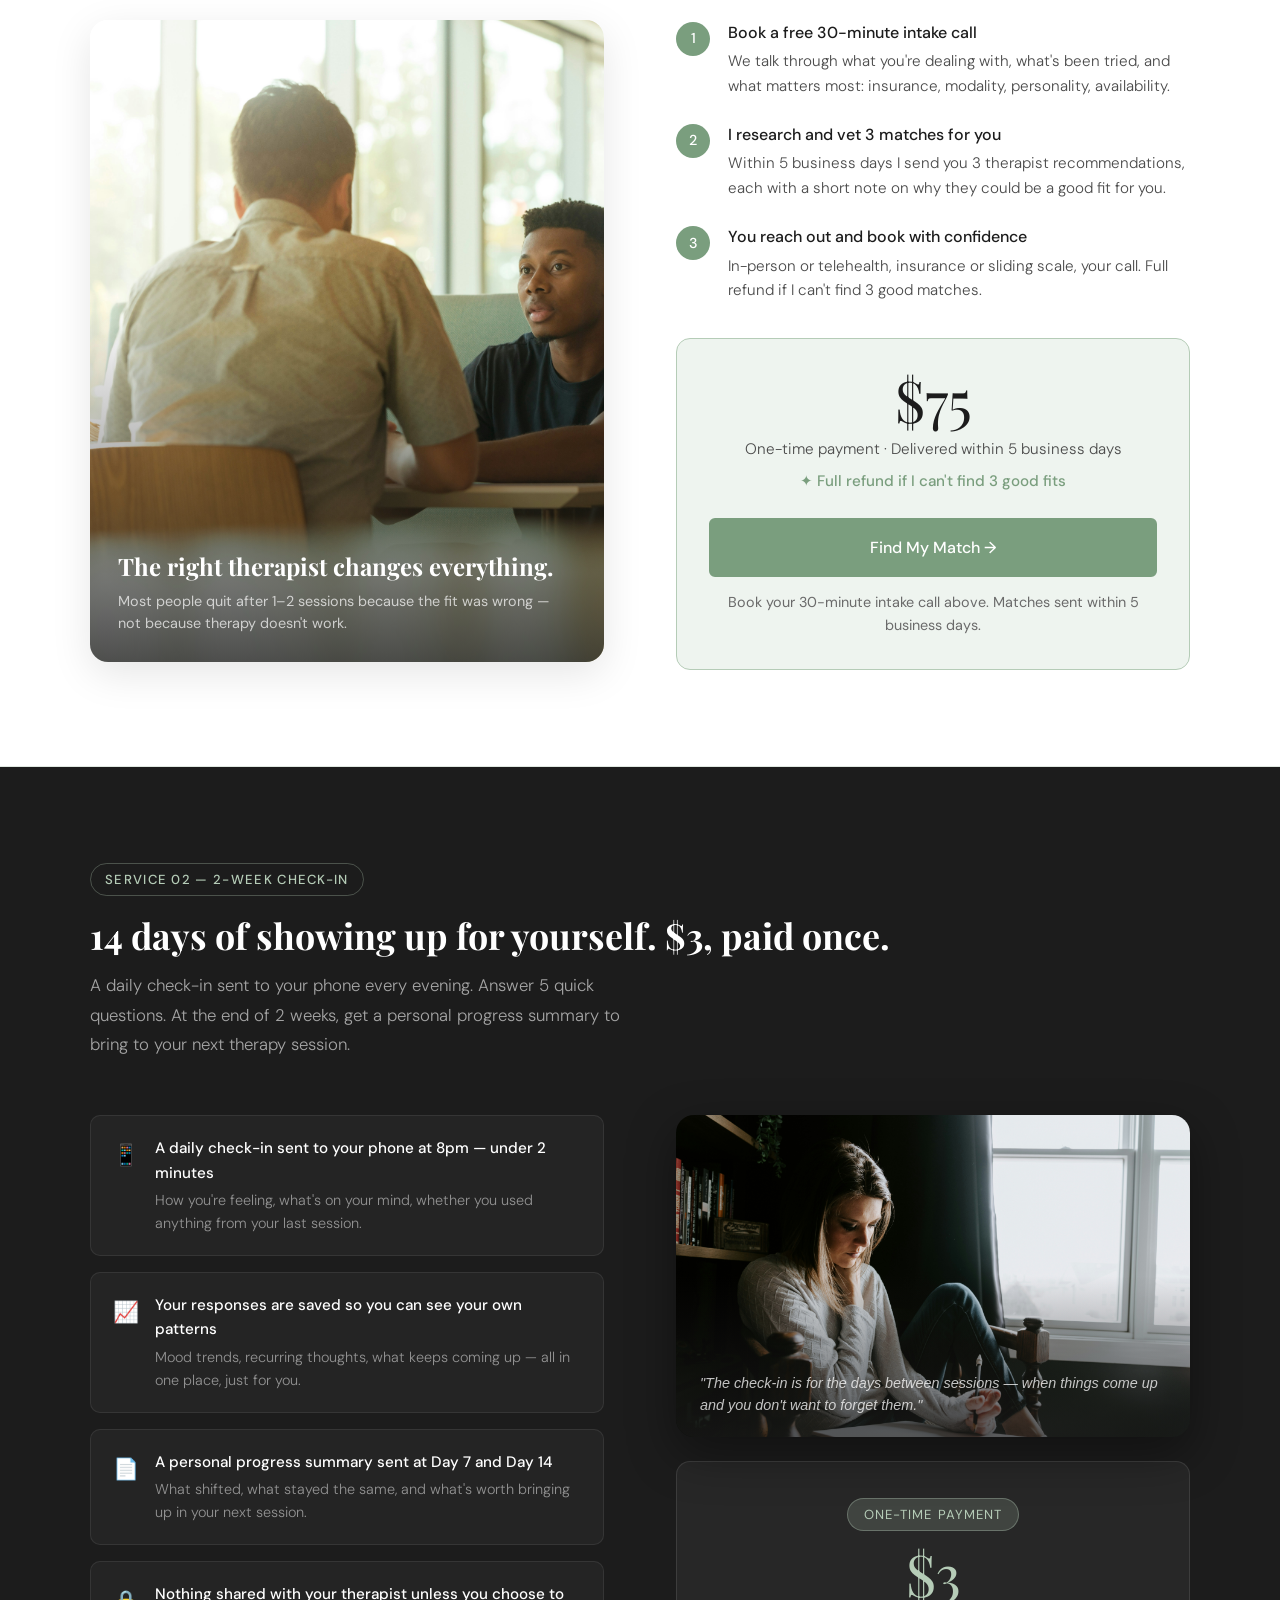
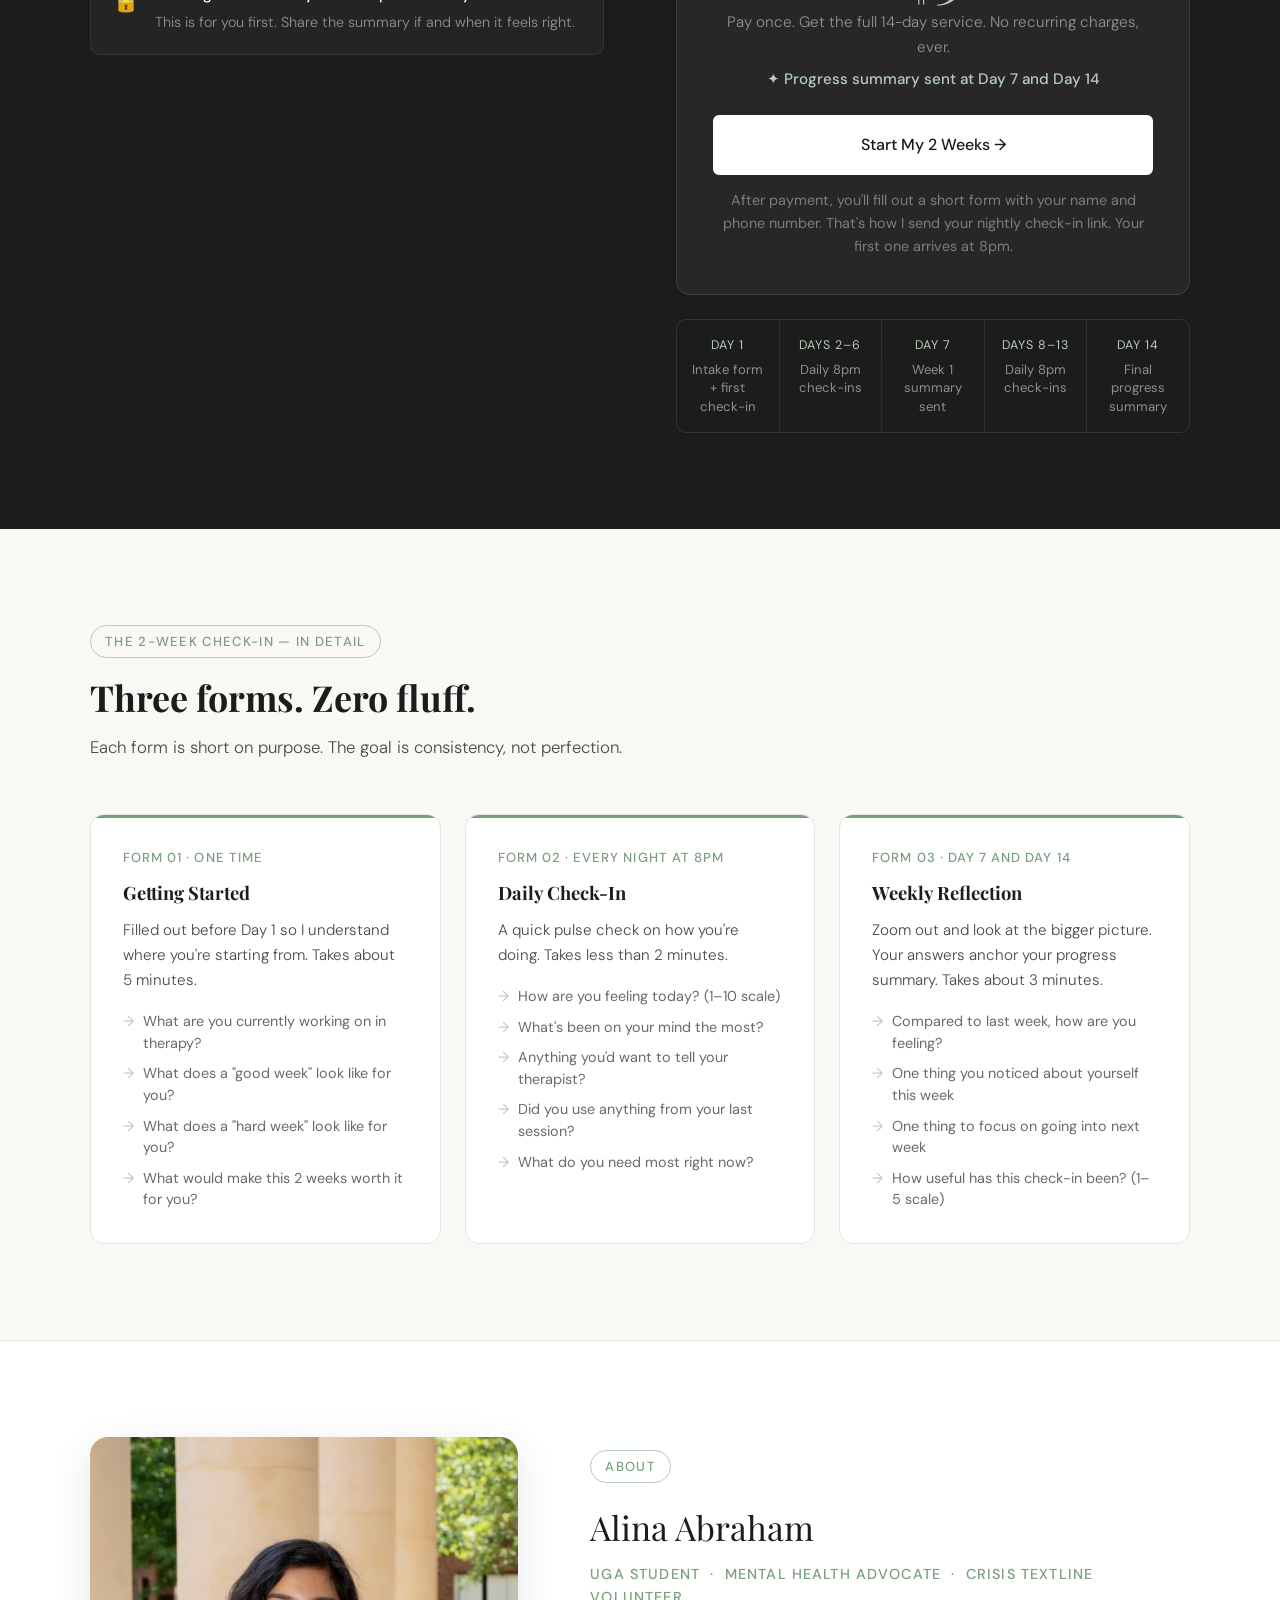
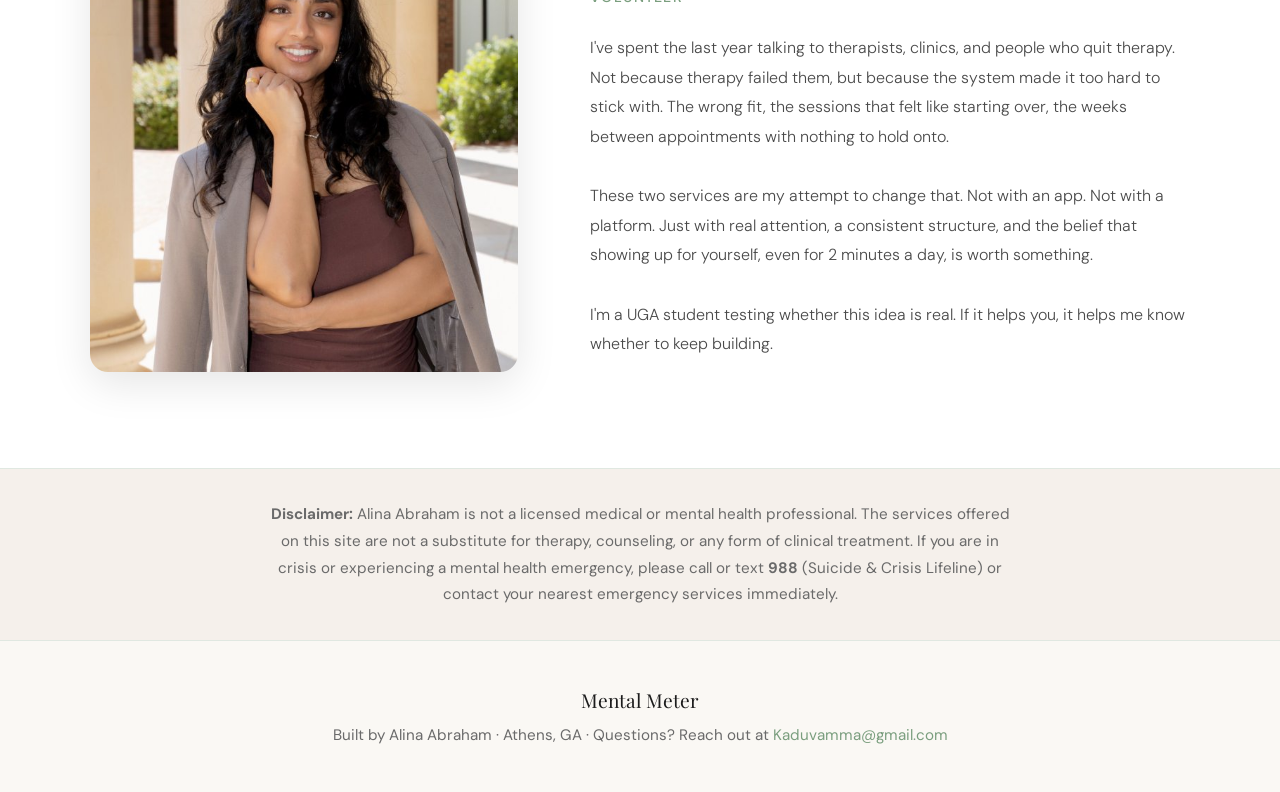
==== commit b58995e3: "Page redesign" ====
--- a/index.html
+++ b/index.html
@@ -19,7 +19,6 @@
 
   * { margin: 0; padding: 0; box-sizing: border-box; }
   html { scroll-behavior: smooth; }
-
   body {
     font-family: 'DM Sans', sans-serif;
     background: var(--cream);
@@ -31,590 +30,326 @@
 
   /* NAV */
   nav {
-    position: fixed;
-    top: 0; left: 0; right: 0;
-    z-index: 100;
-    padding: 20px 40px;
-    display: flex;
-    justify-content: space-between;
-    align-items: center;
-    background: rgba(250,248,244,0.95);
+    position: fixed; top: 0; left: 0; right: 0; z-index: 100;
+    padding: 20px 48px;
+    display: flex; justify-content: space-between; align-items: center;
+    background: rgba(250,248,244,0.96);
     backdrop-filter: blur(12px);
     border-bottom: 1px solid var(--border);
   }
-  .nav-logo {
-    font-family: 'Playfair Display', serif;
-    font-size: 1.3rem;
-    color: var(--ink);
-    text-decoration: none;
-  }
+  .nav-logo { font-family: 'Playfair Display', serif; font-size: 1.3rem; color: var(--ink); text-decoration: none; }
   .nav-links { display: flex; gap: 32px; list-style: none; }
-  .nav-links a {
-    font-size: 0.95rem;
-    color: var(--ink-soft);
-    text-decoration: none;
-    font-weight: 500;
-    transition: color 0.2s;
-  }
+  .nav-links a { font-size: 0.95rem; color: var(--ink-soft); text-decoration: none; font-weight: 500; transition: color 0.2s; }
   .nav-links a:hover { color: var(--sage); }
 
-  /* HERO */
+  /* BUTTONS */
+  .btn-primary {
+    display: inline-block; padding: 15px 34px;
+    background: var(--sage); color: white;
+    text-decoration: none; font-size: 1rem; font-weight: 500;
+    border-radius: 6px; border: 2px solid var(--sage); transition: all 0.25s;
+  }
+  .btn-primary:hover { background: transparent; color: var(--sage); }
+  .btn-secondary {
+    display: inline-block; padding: 15px 34px;
+    background: transparent; color: rgba(255,255,255,0.85);
+    text-decoration: none; font-size: 1rem; font-weight: 500;
+    border-radius: 6px; border: 2px solid rgba(255,255,255,0.35); transition: all 0.25s;
+  }
+  .btn-secondary:hover { border-color: white; color: white; }
+  .btn-light {
+    display: inline-block; padding: 15px 34px;
+    background: white; color: var(--ink);
+    text-decoration: none; font-size: 1rem; font-weight: 500;
+    border-radius: 6px; border: 2px solid white; transition: all 0.25s;
+  }
+  .btn-light:hover { background: transparent; color: white; }
+  .btn-sage-outline {
+    display: inline-block; padding: 15px 34px;
+    background: transparent; color: var(--sage);
+    text-decoration: none; font-size: 1rem; font-weight: 500;
+    border-radius: 6px; border: 2px solid var(--sage); transition: all 0.25s;
+  }
+  .btn-sage-outline:hover { background: var(--sage); color: white; }
+
+  /* ── HERO ── */
   .hero {
     min-height: 100vh;
     display: grid;
     grid-template-columns: 1fr 1fr;
-    align-items: stretch;
     padding-top: 80px;
-    background: var(--ink);
+    background: #1a1a1a;
   }
 
   .hero-left {
-    display: flex;
-    flex-direction: column;
-    justify-content: center;
-    padding: 80px 60px 80px 60px;
-    position: relative;
-    z-index: 2;
-  }
-
-  .hero-right {
-    position: relative;
-    overflow: hidden;
-  }
-
-  .hero-right img {
-    width: 100%;
-    height: 100%;
-    object-fit: cover;
-    object-position: center 20%;
-    display: block;
-    opacity: 0.85;
-  }
-
-  .hero-right::after {
-    content: '';
-    position: absolute;
-    inset: 0;
-    background: linear-gradient(to right, rgba(28,28,28,0.5) 0%, transparent 40%);
+    display: flex; flex-direction: column; justify-content: center;
+    padding: 72px 56px 72px 64px;
   }
 
   .hero-eyebrow {
-    font-size: 0.9rem;
-    letter-spacing: 0.12em;
-    text-transform: uppercase;
-    color: var(--sage-light);
-    font-weight: 500;
-    margin-bottom: 24px;
+    font-size: 0.85rem; letter-spacing: 0.14em; text-transform: uppercase;
+    color: var(--sage-light); font-weight: 500; margin-bottom: 22px;
   }
 
   .hero h1 {
     font-family: 'Playfair Display', serif;
-    font-size: clamp(2.2rem, 3.5vw, 3.2rem);
-    line-height: 1.2;
-    color: #fff;
-    margin-bottom: 24px;
-  }
-
-  .hero h1 em {
-    font-style: italic;
-    color: var(--sage-light);
-  }
+    font-size: clamp(2rem, 3.2vw, 3rem);
+    line-height: 1.2; color: #fff; margin-bottom: 22px;
+  }
+  .hero h1 em { font-style: italic; color: var(--sage-light); }
 
   .hero-sub {
-    font-size: 1.1rem;
-    color: rgba(255,255,255,0.7);
-    line-height: 1.75;
-    margin-bottom: 40px;
-    font-weight: 300;
-  }
-
-  .hero-cta-group { display: flex; gap: 16px; flex-wrap: wrap; }
-
-  /* BUTTONS */
-  .btn-primary {
-    display: inline-block;
-    padding: 16px 36px;
-    background: var(--sage);
-    color: white;
-    text-decoration: none;
-    font-size: 1rem;
-    font-weight: 500;
-    border-radius: 4px;
-    border: 2px solid var(--sage);
-    transition: all 0.25s;
-  }
-  .btn-primary:hover { background: transparent; color: var(--sage-light); border-color: var(--sage-light); }
-
-  .btn-secondary {
-    display: inline-block;
-    padding: 16px 36px;
-    background: transparent;
-    color: rgba(255,255,255,0.8);
-    text-decoration: none;
-    font-size: 1rem;
-    font-weight: 500;
-    border-radius: 4px;
-    border: 2px solid rgba(255,255,255,0.3);
-    transition: all 0.25s;
-  }
-  .btn-secondary:hover { border-color: white; color: white; }
-
-  .btn-light {
-    display: inline-block;
-    padding: 16px 36px;
-    background: white;
-    color: var(--ink);
-    text-decoration: none;
-    font-size: 1rem;
-    font-weight: 500;
-    border-radius: 4px;
-    border: 2px solid white;
-    transition: all 0.25s;
-  }
-  .btn-light:hover { background: transparent; color: white; }
-
-  /* STATS BAR */
-  .stats-bar {
-    background: #111;
-    padding: 48px 40px;
-    border-bottom: 1px solid rgba(255,255,255,0.07);
-  }
-  .stats-inner {
-    max-width: 1100px;
-    margin: 0 auto;
-    display: grid;
-    grid-template-columns: repeat(3, 1fr);
-    gap: 32px;
-  }
-  .stat-card {
-    display: flex;
-    gap: 20px;
-    align-items: flex-start;
-    padding: 28px;
-    background: rgba(255,255,255,0.04);
-    border: 1px solid rgba(255,255,255,0.08);
-    border-radius: 12px;
-  }
-  .stat-icon {
-    font-size: 1.5rem;
-    flex-shrink: 0;
-    margin-top: 4px;
-  }
-  .stat-number {
-    font-family: 'Playfair Display', serif;
-    font-size: 2rem;
-    color: #fff;
-    line-height: 1;
-    margin-bottom: 6px;
-  }
-  .stat-label {
-    font-size: 0.95rem;
-    color: rgba(255,255,255,0.55);
-    line-height: 1.5;
-  }
-  .stat-source {
-    font-size: 0.85rem;
-    color: var(--sage-light);
-    margin-top: 8px;
-  }
-  .stat-source a {
-    color: var(--sage-light);
-    text-decoration: underline;
-  }
-
-  /* SECTION SHARED */
-  section { padding: 100px 40px; }
-  .section-inner { max-width: 1100px; margin: 0 auto; }
-
-  .section-tag {
-    display: inline-block;
-    font-size: 0.85rem;
-    letter-spacing: 0.1em;
-    text-transform: uppercase;
-    color: var(--sage);
-    font-weight: 500;
-    border: 1px solid var(--sage-light);
-    padding: 5px 14px;
-    border-radius: 100px;
-    margin-bottom: 20px;
-  }
-
-  .section-title {
-    font-family: 'Playfair Display', serif;
-    font-size: clamp(2rem, 3vw, 2.8rem);
-    line-height: 1.2;
-    color: var(--ink);
-    margin-bottom: 16px;
-  }
-
-  .section-sub {
-    font-size: 1.05rem;
-    color: var(--ink-soft);
-    line-height: 1.75;
-    font-weight: 300;
-    max-width: 580px;
-  }
-
-  /* MVT A */
-  .mvt-a {
-    background: white;
-    border-top: 1px solid var(--border);
-    border-bottom: 1px solid var(--border);
-  }
-
-  .mvt-a-grid {
-    display: grid;
-    grid-template-columns: 1fr 1fr;
-    gap: 80px;
-    align-items: start;
-    margin-top: 60px;
-  }
-
-  .match-steps { display: flex; flex-direction: column; gap: 28px; }
-
-  .match-step { display: flex; gap: 20px; align-items: flex-start; }
-
-  .step-num {
-    width: 36px; height: 36px;
-    background: var(--sage);
-    color: white;
-    border-radius: 50%;
+    font-size: 1.05rem; color: rgba(255,255,255,0.65);
+    line-height: 1.75; margin-bottom: 40px; font-weight: 300;
+  }
+  .hero-cta-group { display: flex; gap: 14px; flex-wrap: wrap; }
+
+  /* Hero right: framed image with rounded corners and inset padding */
+  .hero-right {
     display: flex;
     align-items: center;
     justify-content: center;
-    font-size: 0.9rem;
-    font-weight: 500;
-    flex-shrink: 0;
-    margin-top: 2px;
-  }
-
-  .step-text h4 { font-weight: 500; font-size: 1rem; margin-bottom: 6px; }
-  .step-text p { font-size: 0.95rem; color: var(--ink-soft); line-height: 1.65; font-weight: 300; }
-
-  .match-pricing-card {
-    background: var(--sage-pale);
-    border: 1px solid var(--sage-light);
-    border-radius: 16px;
-    padding: 44px;
-    text-align: center;
-  }
-
-  .price-tag {
+    padding: 48px 48px 48px 24px;
+  }
+
+  .hero-img-frame {
+    width: 100%;
+    height: 100%;
+    max-height: 680px;
+    border-radius: 20px;
+    overflow: hidden;
+    position: relative;
+    box-shadow: 0 24px 64px rgba(0,0,0,0.45);
+  }
+
+  .hero-img-frame img {
+    width: 100%; height: 100%;
+    object-fit: cover; object-position: center 25%;
+    display: block;
+  }
+
+  /* subtle caption badge on top of the hero image */
+  .hero-img-badge {
+    position: absolute;
+    bottom: 24px; left: 24px;
+    background: rgba(28,28,28,0.75);
+    backdrop-filter: blur(10px);
+    border: 1px solid rgba(255,255,255,0.12);
+    border-radius: 10px;
+    padding: 14px 20px;
+    color: white;
+  }
+  .hero-img-badge-title { font-size: 0.9rem; font-weight: 500; margin-bottom: 2px; }
+  .hero-img-badge-sub { font-size: 0.8rem; color: rgba(255,255,255,0.55); }
+
+  /* ── STATS BAR ── */
+  .stats-bar { background: #111; padding: 52px 48px; border-bottom: 1px solid rgba(255,255,255,0.06); }
+  .stats-inner {
+    max-width: 1100px; margin: 0 auto;
+    display: grid; grid-template-columns: repeat(3,1fr); gap: 28px;
+  }
+  .stat-card {
+    display: flex; gap: 18px; align-items: flex-start;
+    padding: 28px 24px;
+    background: rgba(255,255,255,0.04);
+    border: 1px solid rgba(255,255,255,0.08); border-radius: 14px;
+  }
+  .stat-icon { font-size: 1.5rem; flex-shrink: 0; margin-top: 2px; }
+  .stat-number { font-family: 'Playfair Display', serif; font-size: 2rem; color: #fff; line-height: 1; margin-bottom: 6px; }
+  .stat-label { font-size: 0.95rem; color: rgba(255,255,255,0.55); line-height: 1.5; }
+  .stat-source { font-size: 0.85rem; color: var(--sage-light); margin-top: 8px; }
+  .stat-source a { color: var(--sage-light); text-decoration: underline; }
+
+  /* SHARED SECTION */
+  section { padding: 96px 48px; }
+  .section-inner { max-width: 1100px; margin: 0 auto; }
+  .section-tag {
+    display: inline-block; font-size: 0.82rem; letter-spacing: 0.1em;
+    text-transform: uppercase; color: var(--sage); font-weight: 500;
+    border: 1px solid var(--sage-light); padding: 5px 14px;
+    border-radius: 100px; margin-bottom: 18px;
+  }
+  .section-title { font-family: 'Playfair Display', serif; font-size: clamp(1.9rem, 2.8vw, 2.6rem); line-height: 1.2; color: var(--ink); margin-bottom: 14px; }
+  .section-sub { font-size: 1.05rem; color: var(--ink-soft); line-height: 1.75; font-weight: 300; max-width: 560px; }
+
+  /* ── SERVICE A ── */
+  .mvt-a { background: white; border-top: 1px solid var(--border); border-bottom: 1px solid var(--border); }
+  .mvt-a-grid { display: grid; grid-template-columns: 1fr 1fr; gap: 72px; align-items: start; margin-top: 56px; }
+
+  /* image-led left side for Service A */
+  .service-a-visual {
+    position: relative;
+    border-radius: 18px;
+    overflow: hidden;
+    box-shadow: 0 12px 40px rgba(0,0,0,0.1);
+    aspect-ratio: 4/5;
+  }
+  .service-a-visual img {
+    width: 100%; height: 100%; object-fit: cover; object-position: center 20%; display: block;
+  }
+  .service-a-visual-overlay {
+    position: absolute; inset: 0;
+    background: linear-gradient(to top, rgba(20,20,20,0.75) 0%, transparent 55%);
+  }
+  .service-a-visual-label {
+    position: absolute; bottom: 28px; left: 28px; right: 28px;
+    color: white;
+  }
+  .service-a-visual-label h3 {
     font-family: 'Playfair Display', serif;
-    font-size: 4rem;
-    color: var(--ink);
-    line-height: 1;
-    margin-bottom: 10px;
-  }
-
-  .price-desc { font-size: 1rem; color: var(--ink-soft); margin-bottom: 10px; font-weight: 300; }
-  .price-guarantee { font-size: 0.95rem; color: var(--sage); font-weight: 500; margin-bottom: 32px; }
-
-  /* MVT B */
+    font-size: 1.5rem; margin-bottom: 6px;
+  }
+  .service-a-visual-label p { font-size: 0.9rem; color: rgba(255,255,255,0.7); line-height: 1.5; }
+
+  .service-a-right { display: flex; flex-direction: column; gap: 0; }
+  .match-steps { display: flex; flex-direction: column; gap: 24px; margin-bottom: 36px; }
+  .match-step { display: flex; gap: 18px; align-items: flex-start; }
+  .step-num {
+    width: 34px; height: 34px; background: var(--sage); color: white;
+    border-radius: 50%; display: flex; align-items: center; justify-content: center;
+    font-size: 0.9rem; font-weight: 500; flex-shrink: 0; margin-top: 2px;
+  }
+  .step-text h4 { font-weight: 500; font-size: 1rem; margin-bottom: 4px; }
+  .step-text p { font-size: 0.95rem; color: var(--ink-soft); line-height: 1.6; font-weight: 300; }
+
+  .pricing-pill {
+    background: var(--sage-pale); border: 1px solid var(--sage-light);
+    border-radius: 14px; padding: 32px; text-align: center;
+  }
+  .price-tag { font-family: 'Playfair Display', serif; font-size: 3.6rem; color: var(--ink); line-height: 1; margin-bottom: 8px; }
+  .price-desc { font-size: 0.95rem; color: var(--ink-soft); margin-bottom: 8px; font-weight: 300; }
+  .price-guarantee { font-size: 0.95rem; color: var(--sage); font-weight: 500; margin-bottom: 24px; }
+  .pricing-note { font-size: 0.9rem; color: var(--ink-muted); margin-top: 14px; line-height: 1.6; }
+
+  /* ── SERVICE B ── */
   .mvt-b { background: var(--ink); color: white; }
   .mvt-b .section-tag { color: var(--sage-light); border-color: rgba(181,204,183,0.3); }
   .mvt-b .section-title { color: white; }
   .mvt-b .section-sub { color: rgba(255,255,255,0.6); }
 
-  .companion-grid {
-    display: grid;
-    grid-template-columns: 1fr 1fr;
-    gap: 80px;
-    align-items: start;
-    margin-top: 60px;
+  .mvt-b-grid { display: grid; grid-template-columns: 1fr 1fr; gap: 72px; align-items: start; margin-top: 56px; }
+
+  .service-b-left { display: flex; flex-direction: column; gap: 16px; }
+  .feature-row {
+    display: flex; gap: 16px; align-items: flex-start;
+    padding: 20px 22px;
+    background: rgba(255,255,255,0.04);
+    border: 1px solid rgba(255,255,255,0.08); border-radius: 10px;
+  }
+  .feature-icon { font-size: 1.3rem; flex-shrink: 0; margin-top: 2px; }
+  .feature-text h4 { font-size: 0.95rem; font-weight: 500; color: white; margin-bottom: 4px; }
+  .feature-text p { font-size: 0.9rem; color: rgba(255,255,255,0.5); line-height: 1.6; font-weight: 300; }
+
+  .service-b-right { display: flex; flex-direction: column; gap: 24px; }
+
+  /* Framed journaling image inside service B */
+  .service-b-img-frame {
+    border-radius: 18px; overflow: hidden;
+    position: relative;
+    box-shadow: 0 16px 48px rgba(0,0,0,0.4);
+    aspect-ratio: 16/10;
+  }
+  .service-b-img-frame img { width: 100%; height: 100%; object-fit: cover; object-position: center 30%; display: block; }
+  .service-b-img-frame-overlay {
+    position: absolute; inset: 0;
+    background: linear-gradient(to top, rgba(28,28,28,0.7) 0%, transparent 50%);
+  }
+  .service-b-img-caption {
+    position: absolute; bottom: 20px; left: 24px; right: 24px;
+    font-size: 0.9rem; color: rgba(255,255,255,0.75); font-style: italic; line-height: 1.5;
   }
 
   .companion-pricing {
     background: rgba(255,255,255,0.05);
     border: 1px solid rgba(255,255,255,0.1);
-    border-radius: 16px;
-    padding: 44px;
-    text-align: center;
-  }
-
-  .companion-pricing .price-tag { color: var(--sage-light); }
-  .companion-pricing .price-desc { color: rgba(255,255,255,0.55); }
-  .companion-pricing .price-guarantee { color: var(--sage-light); }
-
+    border-radius: 14px; padding: 36px; text-align: center;
+  }
   .one-time-badge {
     display: inline-block;
-    background: rgba(181,204,183,0.2);
-    border: 1px solid rgba(181,204,183,0.4);
-    border-radius: 100px;
-    padding: 6px 16px;
-    font-size: 0.85rem;
-    letter-spacing: 0.08em;
-    text-transform: uppercase;
-    color: var(--sage-light);
-    margin-bottom: 16px;
-  }
-
-  .companion-note {
-    font-size: 0.95rem;
-    color: rgba(255,255,255,0.4);
-    margin-top: 16px;
-    line-height: 1.6;
-  }
-
-  .service-features { display: flex; flex-direction: column; gap: 20px; }
-
-  .feature-row {
-    display: flex;
-    gap: 16px;
-    align-items: flex-start;
-    padding: 22px;
-    background: rgba(255,255,255,0.04);
-    border: 1px solid rgba(255,255,255,0.08);
-    border-radius: 10px;
-  }
-
-  .feature-icon { font-size: 1.4rem; flex-shrink: 0; margin-top: 2px; }
-  .feature-text h4 { font-size: 0.95rem; font-weight: 500; color: white; margin-bottom: 5px; }
-  .feature-text p { font-size: 0.9rem; color: rgba(255,255,255,0.5); line-height: 1.6; font-weight: 300; }
+    background: rgba(181,204,183,0.18); border: 1px solid rgba(181,204,183,0.35);
+    border-radius: 100px; padding: 5px 16px;
+    font-size: 0.82rem; letter-spacing: 0.08em; text-transform: uppercase;
+    color: var(--sage-light); margin-bottom: 14px;
+  }
+  .companion-pricing .price-tag { color: var(--sage-light); }
+  .companion-pricing .price-desc { color: rgba(255,255,255,0.5); }
+  .companion-pricing .price-guarantee { color: var(--sage-light); }
+  .companion-note { font-size: 0.9rem; color: rgba(255,255,255,0.4); margin-top: 14px; line-height: 1.6; }
 
   .timeline-strip {
-    display: flex;
-    margin-top: 48px;
-    border-radius: 10px;
-    overflow: hidden;
+    display: flex; border-radius: 10px; overflow: hidden;
     border: 1px solid rgba(255,255,255,0.1);
   }
-
   .timeline-item {
-    flex: 1;
-    padding: 18px 12px;
-    text-align: center;
+    flex: 1; padding: 16px 10px; text-align: center;
     border-right: 1px solid rgba(255,255,255,0.08);
   }
   .timeline-item:last-child { border-right: none; }
-
-  .timeline-day {
-    font-size: 0.8rem;
-    letter-spacing: 0.08em;
-    text-transform: uppercase;
-    color: var(--sage-light);
-    margin-bottom: 6px;
-  }
-
-  .timeline-label { font-size: 0.85rem; color: rgba(255,255,255,0.55); line-height: 1.4; }
-
-  /* JOURNALING VISUAL SECTION */
-  .visual-section {
-    background: var(--cream);
-    padding: 0;
-    border-top: 1px solid var(--border);
-  }
-
-  .visual-split {
-    display: grid;
-    grid-template-columns: 1fr 1fr;
-    min-height: 560px;
-  }
-
-  .visual-split-img {
-    overflow: hidden;
-  }
-
-  .visual-split-img img {
-    width: 100%;
-    height: 100%;
-    object-fit: cover;
-    object-position: center 20%;
-    display: block;
-  }
-
-  .visual-split-text {
-    display: flex;
-    flex-direction: column;
-    justify-content: center;
-    padding: 80px 72px;
-    background: white;
-  }
-
-  .visual-split-text h2 {
-    font-family: 'Playfair Display', serif;
-    font-size: clamp(1.8rem, 2.5vw, 2.4rem);
-    line-height: 1.25;
-    color: var(--ink);
-    margin-bottom: 20px;
-  }
-
-  .visual-split-text p {
-    font-size: 1.05rem;
-    color: var(--ink-soft);
-    line-height: 1.8;
-    font-weight: 300;
-    margin-bottom: 36px;
-  }
-
-  /* FORMS */
+  .timeline-day { font-size: 0.78rem; letter-spacing: 0.08em; text-transform: uppercase; color: var(--sage-light); margin-bottom: 5px; }
+  .timeline-label { font-size: 0.82rem; color: rgba(255,255,255,0.5); line-height: 1.4; }
+
+  /* ── FORMS ── */
   .forms-section { background: var(--cream); }
-
-  .forms-grid {
-    display: grid;
-    grid-template-columns: repeat(3, 1fr);
-    gap: 24px;
-    margin-top: 56px;
-  }
-
+  .forms-grid { display: grid; grid-template-columns: repeat(3,1fr); gap: 24px; margin-top: 52px; }
   .form-card {
-    background: white;
-    border: 1px solid var(--border);
-    border-radius: 12px;
-    padding: 36px;
-    position: relative;
-    overflow: hidden;
-  }
-
+    background: white; border: 1px solid var(--border);
+    border-radius: 14px; padding: 32px;
+    position: relative; overflow: hidden;
+  }
   .form-card::before {
-    content: '';
-    position: absolute;
-    top: 0; left: 0; right: 0;
-    height: 3px;
-    background: var(--sage);
-  }
-
-  .form-card-label {
-    font-size: 0.85rem;
-    letter-spacing: 0.08em;
-    text-transform: uppercase;
-    color: var(--sage);
-    font-weight: 500;
-    margin-bottom: 12px;
-  }
-
-  .form-card h3 {
-    font-family: 'Playfair Display', serif;
-    font-size: 1.2rem;
-    margin-bottom: 12px;
-  }
-
-  .form-card > p {
-    font-size: 0.95rem;
-    color: var(--ink-soft);
-    line-height: 1.65;
-    font-weight: 300;
-    margin-bottom: 20px;
-  }
-
-  .form-questions { list-style: none; display: flex; flex-direction: column; gap: 10px; }
-
-  .form-questions li {
-    font-size: 0.9rem;
-    color: var(--ink-muted);
-    display: flex;
-    gap: 10px;
-    align-items: flex-start;
-    line-height: 1.5;
-  }
-
+    content: ''; position: absolute; top: 0; left: 0; right: 0;
+    height: 3px; background: var(--sage);
+  }
+  .form-card-label { font-size: 0.82rem; letter-spacing: 0.08em; text-transform: uppercase; color: var(--sage); font-weight: 500; margin-bottom: 10px; }
+  .form-card h3 { font-family: 'Playfair Display', serif; font-size: 1.15rem; margin-bottom: 10px; }
+  .form-card > p { font-size: 0.95rem; color: var(--ink-soft); line-height: 1.65; font-weight: 300; margin-bottom: 18px; }
+  .form-questions { list-style: none; display: flex; flex-direction: column; gap: 9px; }
+  .form-questions li { font-size: 0.9rem; color: var(--ink-muted); display: flex; gap: 9px; align-items: flex-start; line-height: 1.5; }
   .form-questions li::before { content: '→'; color: var(--sage-light); flex-shrink: 0; }
 
-  /* ABOUT */
+  /* ── ABOUT ── */
   .about-section { background: white; border-top: 1px solid var(--border); }
-
-  .about-grid {
-    display: grid;
-    grid-template-columns: 1fr 1.4fr;
-    gap: 80px;
-    align-items: center;
-  }
-
-  .about-img-wrap {
-    overflow: hidden;
-    border-radius: 12px;
-  }
-
-  .about-img-wrap img {
-    width: 100%;
-    aspect-ratio: 4/5;
-    object-fit: cover;
-    display: block;
-    border-radius: 12px;
-  }
-
-  .about-name {
-    font-family: 'Playfair Display', serif;
-    font-size: 2.2rem;
-    margin-bottom: 8px;
-  }
-
-  .about-title {
-    font-size: 0.95rem;
-    color: var(--sage);
-    text-transform: uppercase;
-    letter-spacing: 0.08em;
-    font-weight: 500;
-    margin-bottom: 28px;
-  }
-
-  .about-body {
-    font-size: 1rem;
-    color: var(--ink-soft);
-    line-height: 1.85;
-    font-weight: 300;
-  }
-
-  /* DISCLAIMER */
-  .disclaimer {
-    background: #f5f0eb;
-    border-top: 1px solid var(--border);
-    padding: 32px 40px;
-    text-align: center;
-  }
-
-  .disclaimer p {
-    font-size: 0.95rem;
-    color: var(--ink-muted);
-    max-width: 760px;
-    margin: 0 auto;
-    line-height: 1.75;
-  }
-
-  /* FOOTER */
-  footer {
-    padding: 48px 40px;
-    text-align: center;
-    border-top: 1px solid var(--border);
-  }
-
-  .footer-logo {
-    font-family: 'Playfair Display', serif;
-    font-size: 1.2rem;
-    color: var(--ink);
-    margin-bottom: 10px;
-  }
-
+  .about-grid { display: grid; grid-template-columns: 1fr 1.4fr; gap: 72px; align-items: center; }
+  .about-img-frame {
+    border-radius: 18px; overflow: hidden;
+    box-shadow: 0 12px 40px rgba(0,0,0,0.1);
+  }
+  .about-img-frame img { width: 100%; aspect-ratio: 4/5; object-fit: cover; display: block; }
+  .about-name { font-family: 'Playfair Display', serif; font-size: 2.1rem; margin-bottom: 8px; }
+  .about-title { font-size: 0.9rem; color: var(--sage); text-transform: uppercase; letter-spacing: 0.08em; font-weight: 500; margin-bottom: 24px; }
+  .about-body { font-size: 1rem; color: var(--ink-soft); line-height: 1.85; font-weight: 300; }
+
+  /* ── DISCLAIMER ── */
+  .disclaimer { background: #f5f0eb; border-top: 1px solid var(--border); padding: 32px 48px; text-align: center; }
+  .disclaimer p { font-size: 0.95rem; color: var(--ink-muted); max-width: 760px; margin: 0 auto; line-height: 1.75; }
+
+  /* ── FOOTER ── */
+  footer { padding: 44px 48px; text-align: center; border-top: 1px solid var(--border); }
+  .footer-logo { font-family: 'Playfair Display', serif; font-size: 1.2rem; color: var(--ink); margin-bottom: 8px; }
   .footer-sub { font-size: 0.95rem; color: var(--ink-muted); }
 
   /* RESPONSIVE */
-  @media (max-width: 768px) {
+  @media (max-width: 800px) {
     nav { padding: 16px 20px; }
     .nav-links { display: none; }
     section { padding: 64px 20px; }
-    .hero { grid-template-columns: 1fr; min-height: auto; }
-    .hero-left { padding: 100px 24px 60px; }
-    .hero-right { height: 300px; }
-    .stats-inner,
-    .mvt-a-grid,
-    .companion-grid,
-    .about-grid,
-    .visual-split { grid-template-columns: 1fr; }
+    .hero { grid-template-columns: 1fr; }
+    .hero-left { padding: 96px 24px 40px; }
+    .hero-right { padding: 0 24px 48px; }
+    .hero-img-frame { max-height: 320px; }
+    .stats-inner, .mvt-a-grid, .mvt-b-grid, .about-grid { grid-template-columns: 1fr; }
     .forms-grid { grid-template-columns: 1fr; }
     .timeline-strip { flex-direction: column; }
     .timeline-item { border-right: none; border-bottom: 1px solid rgba(255,255,255,0.08); }
     .timeline-item:last-child { border-bottom: none; }
-    .visual-split-text { padding: 48px 24px; }
-  }
-
-  @keyframes fadeUp {
-    from { opacity: 0; transform: translateY(20px); }
-    to { opacity: 1; transform: translateY(0); }
-  }
-  .hero-eyebrow { animation: fadeUp 0.6s ease both; }
-  .hero h1 { animation: fadeUp 0.6s 0.1s ease both; }
-  .hero-sub { animation: fadeUp 0.6s 0.2s ease both; }
-  .hero-cta-group { animation: fadeUp 0.6s 0.3s ease both; }
+  }
+
+  @keyframes fadeUp { from { opacity:0; transform:translateY(18px); } to { opacity:1; transform:translateY(0); } }
+  .hero-eyebrow { animation: fadeUp 0.55s ease both; }
+  .hero h1 { animation: fadeUp 0.55s 0.1s ease both; }
+  .hero-sub { animation: fadeUp 0.55s 0.2s ease both; }
+  .hero-cta-group { animation: fadeUp 0.55s 0.3s ease both; }
+  .hero-right { animation: fadeUp 0.7s 0.15s ease both; }
 </style>
 </head>
 <body>
@@ -642,7 +377,13 @@
     </div>
   </div>
   <div class="hero-right">
-    <img src="therapy.jpg" alt="Person in a therapy session having a conversation" />
+    <div class="hero-img-frame">
+      <img src="therapy.jpg" alt="Person opening up in a therapy session" />
+      <div class="hero-img-badge">
+        <div class="hero-img-badge-title">Real conversations. Real progress.</div>
+        <div class="hero-img-badge-sub">Finding the right fit changes everything.</div>
+      </div>
+    </div>
   </div>
 </section>
 
@@ -676,62 +417,72 @@
   </div>
 </div>
 
-<!-- MVT A — THERAPIST MATCH -->
+<!-- SERVICE A — THERAPIST MATCH -->
 <section class="mvt-a" id="therapist-match">
   <div class="section-inner">
     <span class="section-tag">Service 01 — Therapist Match</span>
     <h2 class="section-title">Stop guessing. Get 3 therapists who actually fit you.</h2>
-    <p class="section-sub">Finding a therapist shouldn't feel like scrolling through a stranger's LinkedIn. I'll do the research, ask the right questions, and hand you 3 hand-picked matches with a note on why each one could work for you specifically.</p>
+    <p class="section-sub">Finding a therapist shouldn't feel like scrolling through a stranger's LinkedIn. I do the research and hand you 3 hand-picked matches with a note on why each one could work for you specifically.</p>
 
     <div class="mvt-a-grid">
-      <div class="match-steps">
-        <div class="match-step">
-          <div class="step-num">1</div>
-          <div class="step-text">
-            <h4>You book a 30-minute intake call</h4>
-            <p>We talk through what you're dealing with, what's been tried, and what matters most: insurance, modality, personality, availability.</p>
-          </div>
-        </div>
-        <div class="match-step">
-          <div class="step-num">2</div>
-          <div class="step-text">
-            <h4>I research and vet 3 matches for you</h4>
-            <p>Within 5 business days I send you 3 therapist recommendations, each with a short note on why they could be a good fit for you.</p>
-          </div>
-        </div>
-        <div class="match-step">
-          <div class="step-num">3</div>
-          <div class="step-text">
-            <h4>You reach out and book with confidence</h4>
-            <p>In-person or telehealth, insurance or sliding scale, your call. Full refund if I can't find 3 good matches.</p>
-          </div>
-        </div>
-      </div>
-
-      <div class="match-pricing-card">
-        <div class="price-tag">$75</div>
-        <div class="price-desc">One-time payment · Delivered within 5 business days</div>
-        <div class="price-guarantee">✦ Full refund if I can't find 3 good fits</div>
-        <a href="https://calendly.com/alinaabraham05/30min" class="btn-primary" style="width:100%; text-align:center; display:block;">Find My Match →</a>
-        <p style="font-size:0.95rem; color:var(--ink-muted); margin-top:16px; line-height:1.6;">Book your 30-minute intake call above. Matches sent within 5 business days.</p>
+      <div class="service-a-visual">
+        <img src="therapy.jpg" alt="Person in a meaningful therapy conversation" />
+        <div class="service-a-visual-overlay"></div>
+        <div class="service-a-visual-label">
+          <h3>The right therapist changes everything.</h3>
+          <p>Most people quit after 1–2 sessions because the fit was wrong — not because therapy doesn't work.</p>
+        </div>
+      </div>
+
+      <div class="service-a-right">
+        <div class="match-steps">
+          <div class="match-step">
+            <div class="step-num">1</div>
+            <div class="step-text">
+              <h4>Book a free 30-minute intake call</h4>
+              <p>We talk through what you're dealing with, what's been tried, and what matters most: insurance, modality, personality, availability.</p>
+            </div>
+          </div>
+          <div class="match-step">
+            <div class="step-num">2</div>
+            <div class="step-text">
+              <h4>I research and vet 3 matches for you</h4>
+              <p>Within 5 business days I send you 3 therapist recommendations, each with a short note on why they could be a good fit for you.</p>
+            </div>
+          </div>
+          <div class="match-step">
+            <div class="step-num">3</div>
+            <div class="step-text">
+              <h4>You reach out and book with confidence</h4>
+              <p>In-person or telehealth, insurance or sliding scale, your call. Full refund if I can't find 3 good matches.</p>
+            </div>
+          </div>
+        </div>
+        <div class="pricing-pill">
+          <div class="price-tag">$75</div>
+          <div class="price-desc">One-time payment · Delivered within 5 business days</div>
+          <div class="price-guarantee">✦ Full refund if I can't find 3 good fits</div>
+          <a href="https://calendly.com/alinaabraham05/30min" class="btn-primary" style="width:100%; text-align:center; display:block;">Find My Match →</a>
+          <p class="pricing-note">Book your 30-minute intake call above. Matches sent within 5 business days.</p>
+        </div>
       </div>
     </div>
   </div>
 </section>
 
-<!-- MVT B — SESSION COMPANION -->
+<!-- SERVICE B — 2-WEEK CHECK-IN -->
 <section class="mvt-b" id="session-companion">
   <div class="section-inner">
     <span class="section-tag">Service 02 — 2-Week Check-In</span>
     <h2 class="section-title">14 days of showing up for yourself. $3, paid once.</h2>
-    <p class="section-sub">A simple daily check-in sent to your phone every evening. You answer 5 quick questions. At the end of 2 weeks, you get a personal progress summary you can actually bring to your next therapy session.</p>
-
-    <div class="companion-grid">
-      <div class="service-features">
+    <p class="section-sub">A daily check-in sent to your phone every evening. Answer 5 quick questions. At the end of 2 weeks, get a personal progress summary to bring to your next therapy session.</p>
+
+    <div class="mvt-b-grid">
+      <div class="service-b-left">
         <div class="feature-row">
           <div class="feature-icon">📱</div>
           <div class="feature-text">
-            <h4>A daily check-in sent to your phone at 8pm — takes under 2 minutes</h4>
+            <h4>A daily check-in sent to your phone at 8pm — under 2 minutes</h4>
             <p>How you're feeling, what's on your mind, whether you used anything from your last session.</p>
           </div>
         </div>
@@ -739,14 +490,14 @@
           <div class="feature-icon">📈</div>
           <div class="feature-text">
             <h4>Your responses are saved so you can see your own patterns</h4>
-            <p>Mood trends, recurring thoughts, what keeps coming up. All in one place, just for you.</p>
+            <p>Mood trends, recurring thoughts, what keeps coming up — all in one place, just for you.</p>
           </div>
         </div>
         <div class="feature-row">
           <div class="feature-icon">📄</div>
           <div class="feature-text">
             <h4>A personal progress summary sent at Day 7 and Day 14</h4>
-            <p>A short recap of your two weeks: what shifted, what stayed the same, and what's worth bringing to therapy.</p>
+            <p>What shifted, what stayed the same, and what's worth bringing up in your next session.</p>
           </div>
         </div>
         <div class="feature-row">
@@ -758,7 +509,14 @@
         </div>
       </div>
 
-      <div>
+      <div class="service-b-right">
+        <!-- Framed journaling image with caption -->
+        <div class="service-b-img-frame">
+          <img src="hero.jpg" alt="Person writing in a journal, tracking their thoughts between therapy sessions" />
+          <div class="service-b-img-frame-overlay"></div>
+          <div class="service-b-img-caption">"The check-in is for the days between sessions — when things come up and you don't want to forget them."</div>
+        </div>
+
         <div class="companion-pricing">
           <div class="one-time-badge">One-Time Payment</div>
           <div class="price-tag">$3</div>
@@ -795,28 +553,12 @@
   </div>
 </section>
 
-<!-- JOURNALING VISUAL SECTION -->
-<div class="visual-section">
-  <div class="visual-split">
-    <div class="visual-split-img">
-      <img src="hero.jpg" alt="Person journaling and tracking their mental health between therapy sessions" />
-    </div>
-    <div class="visual-split-text">
-      <span class="section-tag">What the 2-Week Check-In looks like</span>
-      <h2>Every night, a 2-minute check-in. Every two weeks, a clear picture of where you are.</h2>
-      <p>The check-in is designed for the time between sessions — when things come up, when you forget what you wanted to say, when you're not sure if what you're feeling is progress or not. You write it down. I compile it. You bring it to therapy.</p>
-      <a href="https://buy.stripe.com/fZu7sLfkHap91U6eRX9IQ03" class="btn-primary">Start for $3 →</a>
-    </div>
-  </div>
-</div>
-
-<!-- FORMS / HOW IT WORKS -->
+<!-- FORMS -->
 <section class="forms-section" id="how-it-works">
   <div class="section-inner">
     <span class="section-tag">The 2-Week Check-In — In Detail</span>
     <h2 class="section-title">Three forms. Zero fluff.</h2>
-    <p class="section-sub">The check-in is built around three focused forms. Each one is short on purpose. The goal is consistency, not perfection.</p>
-
+    <p class="section-sub">Each form is short on purpose. The goal is consistency, not perfection.</p>
     <div class="forms-grid">
       <div class="form-card">
         <div class="form-card-label">Form 01 · One time</div>
@@ -829,11 +571,10 @@
           <li>What would make this 2 weeks worth it for you?</li>
         </ul>
       </div>
-
       <div class="form-card">
         <div class="form-card-label">Form 02 · Every night at 8pm</div>
         <h3>Daily Check-In</h3>
-        <p>A quick pulse check on how you're doing. Takes less than 2 minutes. Show up every day and the pattern tells you something.</p>
+        <p>A quick pulse check on how you're doing. Takes less than 2 minutes.</p>
         <ul class="form-questions">
           <li>How are you feeling today? (1–10 scale)</li>
           <li>What's been on your mind the most?</li>
@@ -842,11 +583,10 @@
           <li>What do you need most right now?</li>
         </ul>
       </div>
-
       <div class="form-card">
         <div class="form-card-label">Form 03 · Day 7 and Day 14</div>
         <h3>Weekly Reflection</h3>
-        <p>A chance to zoom out and look at the bigger picture. Your answers anchor your progress summary. Takes about 3 minutes.</p>
+        <p>Zoom out and look at the bigger picture. Your answers anchor your progress summary. Takes about 3 minutes.</p>
         <ul class="form-questions">
           <li>Compared to last week, how are you feeling?</li>
           <li>One thing you noticed about yourself this week</li>
@@ -862,7 +602,7 @@
 <section class="about-section" id="about">
   <div class="section-inner">
     <div class="about-grid">
-      <div class="about-img-wrap">
+      <div class="about-img-frame">
         <img src="photo.png" alt="Alina Abraham" />
       </div>
       <div>
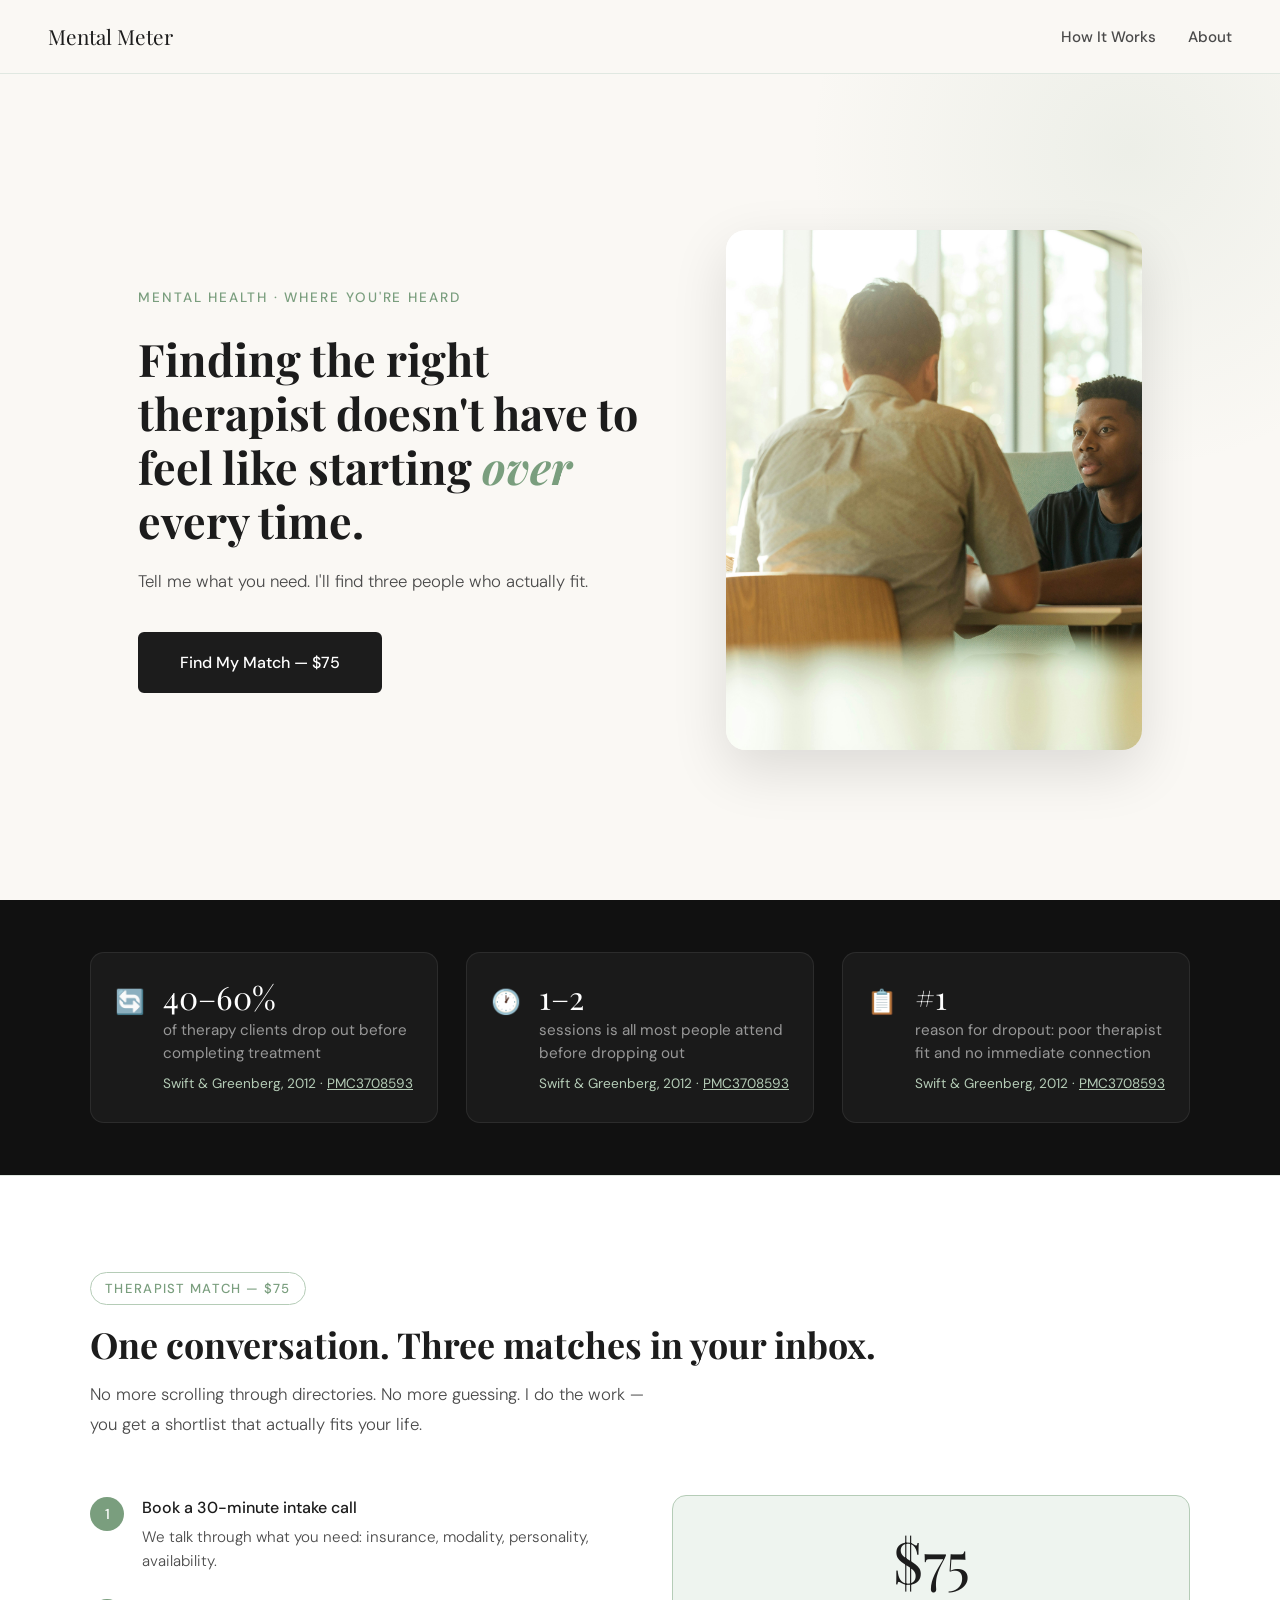
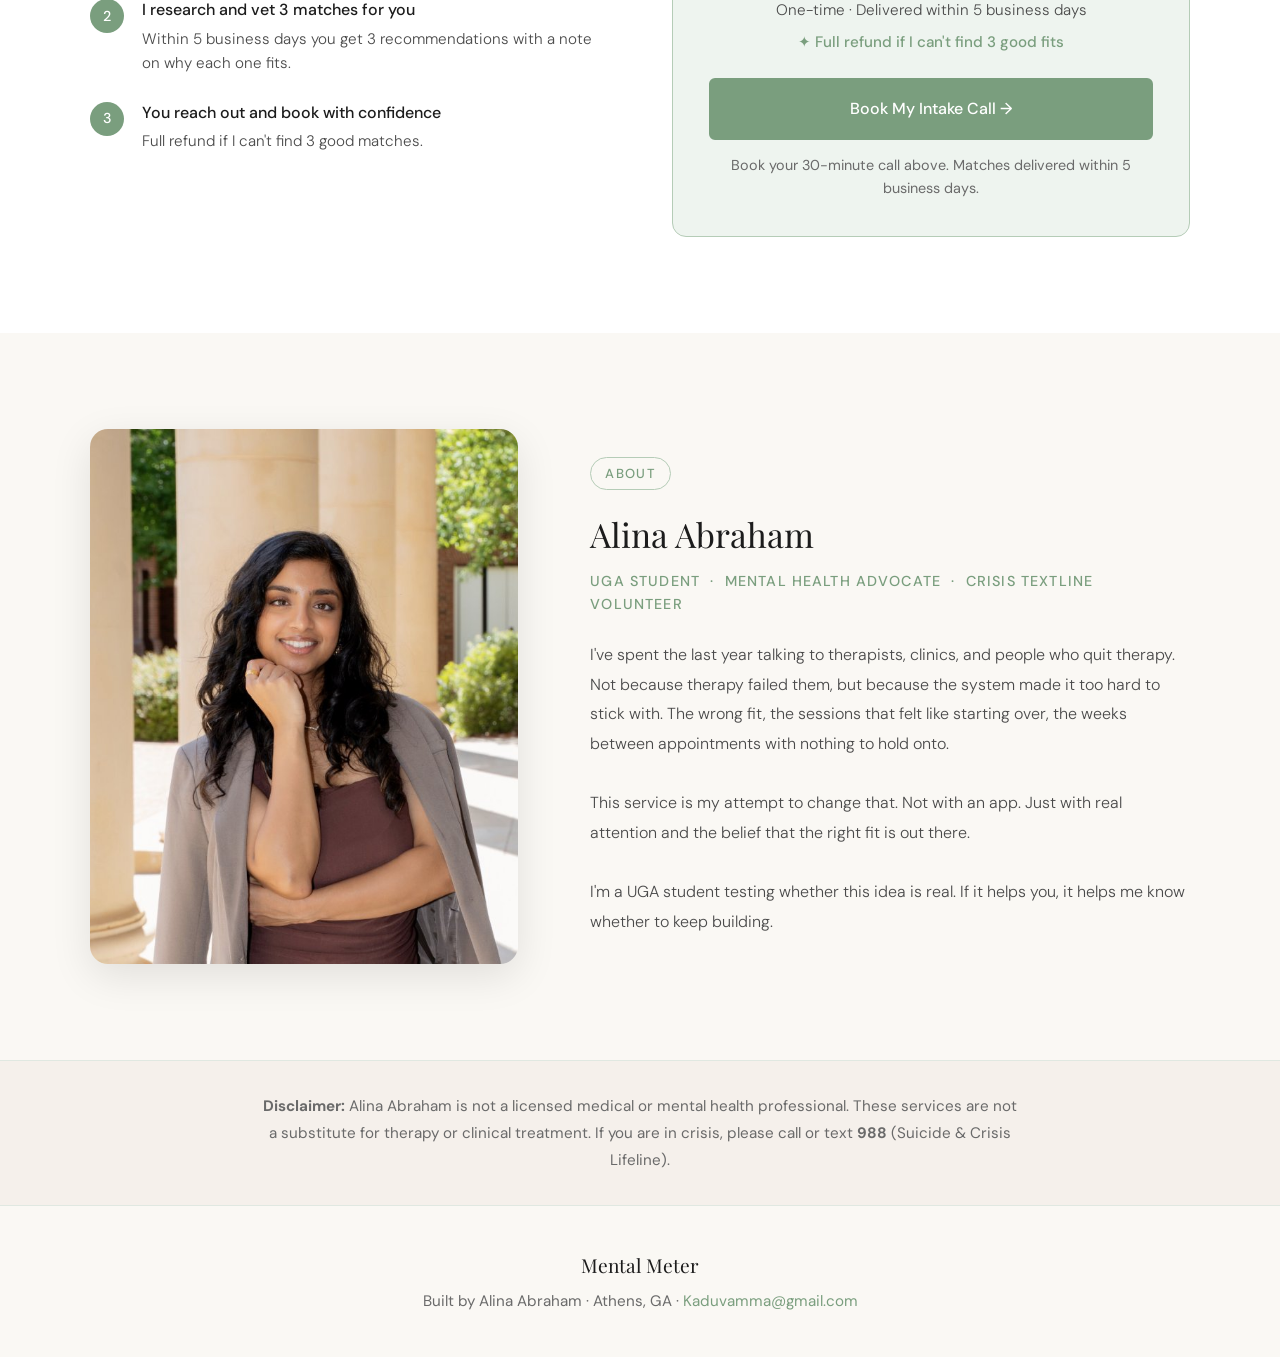
==== commit 13dc08ef: "Add files via upload" ====
--- a/index.html
+++ b/index.html
@@ -3,634 +3,17 @@
 <head>
 <meta charset="UTF-8">
 <meta name="viewport" content="width=device-width, initial-scale=1.0">
-<title>Mental Meter — Alina Abraham</title>
-<link href="https://fonts.googleapis.com/css2?family=Playfair+Display:ital,wght@0,400;0,700;1,400&family=DM+Sans:wght@300;400;500&display=swap" rel="stylesheet">
-<style>
-  :root {
-    --sage: #7A9E7E;
-    --sage-light: #B5CCB7;
-    --sage-pale: #EEF4EF;
-    --cream: #FAF8F4;
-    --ink: #1C1C1C;
-    --ink-soft: #4A4A4A;
-    --ink-muted: #6A6A6A;
-    --border: #E0E8E1;
-  }
-
-  * { margin: 0; padding: 0; box-sizing: border-box; }
-  html { scroll-behavior: smooth; }
-  body {
-    font-family: 'DM Sans', sans-serif;
-    background: var(--cream);
-    color: var(--ink);
-    line-height: 1.6;
-    overflow-x: hidden;
-    font-size: 17px;
-  }
-
-  /* NAV */
-  nav {
-    position: fixed; top: 0; left: 0; right: 0; z-index: 100;
-    padding: 20px 48px;
-    display: flex; justify-content: space-between; align-items: center;
-    background: rgba(250,248,244,0.96);
-    backdrop-filter: blur(12px);
-    border-bottom: 1px solid var(--border);
-  }
-  .nav-logo { font-family: 'Playfair Display', serif; font-size: 1.3rem; color: var(--ink); text-decoration: none; }
-  .nav-links { display: flex; gap: 32px; list-style: none; }
-  .nav-links a { font-size: 0.95rem; color: var(--ink-soft); text-decoration: none; font-weight: 500; transition: color 0.2s; }
-  .nav-links a:hover { color: var(--sage); }
-
-  /* BUTTONS */
-  .btn-primary {
-    display: inline-block; padding: 15px 34px;
-    background: var(--sage); color: white;
-    text-decoration: none; font-size: 1rem; font-weight: 500;
-    border-radius: 6px; border: 2px solid var(--sage); transition: all 0.25s;
-  }
-  .btn-primary:hover { background: transparent; color: var(--sage); }
-  .btn-secondary {
-    display: inline-block; padding: 15px 34px;
-    background: transparent; color: rgba(255,255,255,0.85);
-    text-decoration: none; font-size: 1rem; font-weight: 500;
-    border-radius: 6px; border: 2px solid rgba(255,255,255,0.35); transition: all 0.25s;
-  }
-  .btn-secondary:hover { border-color: white; color: white; }
-  .btn-light {
-    display: inline-block; padding: 15px 34px;
-    background: white; color: var(--ink);
-    text-decoration: none; font-size: 1rem; font-weight: 500;
-    border-radius: 6px; border: 2px solid white; transition: all 0.25s;
-  }
-  .btn-light:hover { background: transparent; color: white; }
-  .btn-sage-outline {
-    display: inline-block; padding: 15px 34px;
-    background: transparent; color: var(--sage);
-    text-decoration: none; font-size: 1rem; font-weight: 500;
-    border-radius: 6px; border: 2px solid var(--sage); transition: all 0.25s;
-  }
-  .btn-sage-outline:hover { background: var(--sage); color: white; }
-
-  /* ── HERO ── */
-  .hero {
-    min-height: 100vh;
-    display: grid;
-    grid-template-columns: 1fr 1fr;
-    padding-top: 80px;
-    background: #1a1a1a;
-  }
-
-  .hero-left {
-    display: flex; flex-direction: column; justify-content: center;
-    padding: 72px 56px 72px 64px;
-  }
-
-  .hero-eyebrow {
-    font-size: 0.85rem; letter-spacing: 0.14em; text-transform: uppercase;
-    color: var(--sage-light); font-weight: 500; margin-bottom: 22px;
-  }
-
-  .hero h1 {
-    font-family: 'Playfair Display', serif;
-    font-size: clamp(2rem, 3.2vw, 3rem);
-    line-height: 1.2; color: #fff; margin-bottom: 22px;
-  }
-  .hero h1 em { font-style: italic; color: var(--sage-light); }
-
-  .hero-sub {
-    font-size: 1.05rem; color: rgba(255,255,255,0.65);
-    line-height: 1.75; margin-bottom: 40px; font-weight: 300;
-  }
-  .hero-cta-group { display: flex; gap: 14px; flex-wrap: wrap; }
-
-  /* Hero right: framed image with rounded corners and inset padding */
-  .hero-right {
-    display: flex;
-    align-items: center;
-    justify-content: center;
-    padding: 48px 48px 48px 24px;
-  }
-
-  .hero-img-frame {
-    width: 100%;
-    height: 100%;
-    max-height: 680px;
-    border-radius: 20px;
-    overflow: hidden;
-    position: relative;
-    box-shadow: 0 24px 64px rgba(0,0,0,0.45);
-  }
-
-  .hero-img-frame img {
-    width: 100%; height: 100%;
-    object-fit: cover; object-position: center 25%;
-    display: block;
-  }
-
-  /* subtle caption badge on top of the hero image */
-  .hero-img-badge {
-    position: absolute;
-    bottom: 24px; left: 24px;
-    background: rgba(28,28,28,0.75);
-    backdrop-filter: blur(10px);
-    border: 1px solid rgba(255,255,255,0.12);
-    border-radius: 10px;
-    padding: 14px 20px;
-    color: white;
-  }
-  .hero-img-badge-title { font-size: 0.9rem; font-weight: 500; margin-bottom: 2px; }
-  .hero-img-badge-sub { font-size: 0.8rem; color: rgba(255,255,255,0.55); }
-
-  /* ── STATS BAR ── */
-  .stats-bar { background: #111; padding: 52px 48px; border-bottom: 1px solid rgba(255,255,255,0.06); }
-  .stats-inner {
-    max-width: 1100px; margin: 0 auto;
-    display: grid; grid-template-columns: repeat(3,1fr); gap: 28px;
-  }
-  .stat-card {
-    display: flex; gap: 18px; align-items: flex-start;
-    padding: 28px 24px;
-    background: rgba(255,255,255,0.04);
-    border: 1px solid rgba(255,255,255,0.08); border-radius: 14px;
-  }
-  .stat-icon { font-size: 1.5rem; flex-shrink: 0; margin-top: 2px; }
-  .stat-number { font-family: 'Playfair Display', serif; font-size: 2rem; color: #fff; line-height: 1; margin-bottom: 6px; }
-  .stat-label { font-size: 0.95rem; color: rgba(255,255,255,0.55); line-height: 1.5; }
-  .stat-source { font-size: 0.85rem; color: var(--sage-light); margin-top: 8px; }
-  .stat-source a { color: var(--sage-light); text-decoration: underline; }
-
-  /* SHARED SECTION */
-  section { padding: 96px 48px; }
-  .section-inner { max-width: 1100px; margin: 0 auto; }
-  .section-tag {
-    display: inline-block; font-size: 0.82rem; letter-spacing: 0.1em;
-    text-transform: uppercase; color: var(--sage); font-weight: 500;
-    border: 1px solid var(--sage-light); padding: 5px 14px;
-    border-radius: 100px; margin-bottom: 18px;
-  }
-  .section-title { font-family: 'Playfair Display', serif; font-size: clamp(1.9rem, 2.8vw, 2.6rem); line-height: 1.2; color: var(--ink); margin-bottom: 14px; }
-  .section-sub { font-size: 1.05rem; color: var(--ink-soft); line-height: 1.75; font-weight: 300; max-width: 560px; }
-
-  /* ── SERVICE A ── */
-  .mvt-a { background: white; border-top: 1px solid var(--border); border-bottom: 1px solid var(--border); }
-  .mvt-a-grid { display: grid; grid-template-columns: 1fr 1fr; gap: 72px; align-items: start; margin-top: 56px; }
-
-  /* image-led left side for Service A */
-  .service-a-visual {
-    position: relative;
-    border-radius: 18px;
-    overflow: hidden;
-    box-shadow: 0 12px 40px rgba(0,0,0,0.1);
-    aspect-ratio: 4/5;
-  }
-  .service-a-visual img {
-    width: 100%; height: 100%; object-fit: cover; object-position: center 20%; display: block;
-  }
-  .service-a-visual-overlay {
-    position: absolute; inset: 0;
-    background: linear-gradient(to top, rgba(20,20,20,0.75) 0%, transparent 55%);
-  }
-  .service-a-visual-label {
-    position: absolute; bottom: 28px; left: 28px; right: 28px;
-    color: white;
-  }
-  .service-a-visual-label h3 {
-    font-family: 'Playfair Display', serif;
-    font-size: 1.5rem; margin-bottom: 6px;
-  }
-  .service-a-visual-label p { font-size: 0.9rem; color: rgba(255,255,255,0.7); line-height: 1.5; }
-
-  .service-a-right { display: flex; flex-direction: column; gap: 0; }
-  .match-steps { display: flex; flex-direction: column; gap: 24px; margin-bottom: 36px; }
-  .match-step { display: flex; gap: 18px; align-items: flex-start; }
-  .step-num {
-    width: 34px; height: 34px; background: var(--sage); color: white;
-    border-radius: 50%; display: flex; align-items: center; justify-content: center;
-    font-size: 0.9rem; font-weight: 500; flex-shrink: 0; margin-top: 2px;
-  }
-  .step-text h4 { font-weight: 500; font-size: 1rem; margin-bottom: 4px; }
-  .step-text p { font-size: 0.95rem; color: var(--ink-soft); line-height: 1.6; font-weight: 300; }
-
-  .pricing-pill {
-    background: var(--sage-pale); border: 1px solid var(--sage-light);
-    border-radius: 14px; padding: 32px; text-align: center;
-  }
-  .price-tag { font-family: 'Playfair Display', serif; font-size: 3.6rem; color: var(--ink); line-height: 1; margin-bottom: 8px; }
-  .price-desc { font-size: 0.95rem; color: var(--ink-soft); margin-bottom: 8px; font-weight: 300; }
-  .price-guarantee { font-size: 0.95rem; color: var(--sage); font-weight: 500; margin-bottom: 24px; }
-  .pricing-note { font-size: 0.9rem; color: var(--ink-muted); margin-top: 14px; line-height: 1.6; }
-
-  /* ── SERVICE B ── */
-  .mvt-b { background: var(--ink); color: white; }
-  .mvt-b .section-tag { color: var(--sage-light); border-color: rgba(181,204,183,0.3); }
-  .mvt-b .section-title { color: white; }
-  .mvt-b .section-sub { color: rgba(255,255,255,0.6); }
-
-  .mvt-b-grid { display: grid; grid-template-columns: 1fr 1fr; gap: 72px; align-items: start; margin-top: 56px; }
-
-  .service-b-left { display: flex; flex-direction: column; gap: 16px; }
-  .feature-row {
-    display: flex; gap: 16px; align-items: flex-start;
-    padding: 20px 22px;
-    background: rgba(255,255,255,0.04);
-    border: 1px solid rgba(255,255,255,0.08); border-radius: 10px;
-  }
-  .feature-icon { font-size: 1.3rem; flex-shrink: 0; margin-top: 2px; }
-  .feature-text h4 { font-size: 0.95rem; font-weight: 500; color: white; margin-bottom: 4px; }
-  .feature-text p { font-size: 0.9rem; color: rgba(255,255,255,0.5); line-height: 1.6; font-weight: 300; }
-
-  .service-b-right { display: flex; flex-direction: column; gap: 24px; }
-
-  /* Framed journaling image inside service B */
-  .service-b-img-frame {
-    border-radius: 18px; overflow: hidden;
-    position: relative;
-    box-shadow: 0 16px 48px rgba(0,0,0,0.4);
-    aspect-ratio: 16/10;
-  }
-  .service-b-img-frame img { width: 100%; height: 100%; object-fit: cover; object-position: center 30%; display: block; }
-  .service-b-img-frame-overlay {
-    position: absolute; inset: 0;
-    background: linear-gradient(to top, rgba(28,28,28,0.7) 0%, transparent 50%);
-  }
-  .service-b-img-caption {
-    position: absolute; bottom: 20px; left: 24px; right: 24px;
-    font-size: 0.9rem; color: rgba(255,255,255,0.75); font-style: italic; line-height: 1.5;
-  }
-
-  .companion-pricing {
-    background: rgba(255,255,255,0.05);
-    border: 1px solid rgba(255,255,255,0.1);
-    border-radius: 14px; padding: 36px; text-align: center;
-  }
-  .one-time-badge {
-    display: inline-block;
-    background: rgba(181,204,183,0.18); border: 1px solid rgba(181,204,183,0.35);
-    border-radius: 100px; padding: 5px 16px;
-    font-size: 0.82rem; letter-spacing: 0.08em; text-transform: uppercase;
-    color: var(--sage-light); margin-bottom: 14px;
-  }
-  .companion-pricing .price-tag { color: var(--sage-light); }
-  .companion-pricing .price-desc { color: rgba(255,255,255,0.5); }
-  .companion-pricing .price-guarantee { color: var(--sage-light); }
-  .companion-note { font-size: 0.9rem; color: rgba(255,255,255,0.4); margin-top: 14px; line-height: 1.6; }
-
-  .timeline-strip {
-    display: flex; border-radius: 10px; overflow: hidden;
-    border: 1px solid rgba(255,255,255,0.1);
-  }
-  .timeline-item {
-    flex: 1; padding: 16px 10px; text-align: center;
-    border-right: 1px solid rgba(255,255,255,0.08);
-  }
-  .timeline-item:last-child { border-right: none; }
-  .timeline-day { font-size: 0.78rem; letter-spacing: 0.08em; text-transform: uppercase; color: var(--sage-light); margin-bottom: 5px; }
-  .timeline-label { font-size: 0.82rem; color: rgba(255,255,255,0.5); line-height: 1.4; }
-
-  /* ── FORMS ── */
-  .forms-section { background: var(--cream); }
-  .forms-grid { display: grid; grid-template-columns: repeat(3,1fr); gap: 24px; margin-top: 52px; }
-  .form-card {
-    background: white; border: 1px solid var(--border);
-    border-radius: 14px; padding: 32px;
-    position: relative; overflow: hidden;
-  }
-  .form-card::before {
-    content: ''; position: absolute; top: 0; left: 0; right: 0;
-    height: 3px; background: var(--sage);
-  }
-  .form-card-label { font-size: 0.82rem; letter-spacing: 0.08em; text-transform: uppercase; color: var(--sage); font-weight: 500; margin-bottom: 10px; }
-  .form-card h3 { font-family: 'Playfair Display', serif; font-size: 1.15rem; margin-bottom: 10px; }
-  .form-card > p { font-size: 0.95rem; color: var(--ink-soft); line-height: 1.65; font-weight: 300; margin-bottom: 18px; }
-  .form-questions { list-style: none; display: flex; flex-direction: column; gap: 9px; }
-  .form-questions li { font-size: 0.9rem; color: var(--ink-muted); display: flex; gap: 9px; align-items: flex-start; line-height: 1.5; }
-  .form-questions li::before { content: '→'; color: var(--sage-light); flex-shrink: 0; }
-
-  /* ── ABOUT ── */
-  .about-section { background: white; border-top: 1px solid var(--border); }
-  .about-grid { display: grid; grid-template-columns: 1fr 1.4fr; gap: 72px; align-items: center; }
-  .about-img-frame {
-    border-radius: 18px; overflow: hidden;
-    box-shadow: 0 12px 40px rgba(0,0,0,0.1);
-  }
-  .about-img-frame img { width: 100%; aspect-ratio: 4/5; object-fit: cover; display: block; }
-  .about-name { font-family: 'Playfair Display', serif; font-size: 2.1rem; margin-bottom: 8px; }
-  .about-title { font-size: 0.9rem; color: var(--sage); text-transform: uppercase; letter-spacing: 0.08em; font-weight: 500; margin-bottom: 24px; }
-  .about-body { font-size: 1rem; color: var(--ink-soft); line-height: 1.85; font-weight: 300; }
-
-  /* ── DISCLAIMER ── */
-  .disclaimer { background: #f5f0eb; border-top: 1px solid var(--border); padding: 32px 48px; text-align: center; }
-  .disclaimer p { font-size: 0.95rem; color: var(--ink-muted); max-width: 760px; margin: 0 auto; line-height: 1.75; }
-
-  /* ── FOOTER ── */
-  footer { padding: 44px 48px; text-align: center; border-top: 1px solid var(--border); }
-  .footer-logo { font-family: 'Playfair Display', serif; font-size: 1.2rem; color: var(--ink); margin-bottom: 8px; }
-  .footer-sub { font-size: 0.95rem; color: var(--ink-muted); }
-
-  /* RESPONSIVE */
-  @media (max-width: 800px) {
-    nav { padding: 16px 20px; }
-    .nav-links { display: none; }
-    section { padding: 64px 20px; }
-    .hero { grid-template-columns: 1fr; }
-    .hero-left { padding: 96px 24px 40px; }
-    .hero-right { padding: 0 24px 48px; }
-    .hero-img-frame { max-height: 320px; }
-    .stats-inner, .mvt-a-grid, .mvt-b-grid, .about-grid { grid-template-columns: 1fr; }
-    .forms-grid { grid-template-columns: 1fr; }
-    .timeline-strip { flex-direction: column; }
-    .timeline-item { border-right: none; border-bottom: 1px solid rgba(255,255,255,0.08); }
-    .timeline-item:last-child { border-bottom: none; }
-  }
-
-  @keyframes fadeUp { from { opacity:0; transform:translateY(18px); } to { opacity:1; transform:translateY(0); } }
-  .hero-eyebrow { animation: fadeUp 0.55s ease both; }
-  .hero h1 { animation: fadeUp 0.55s 0.1s ease both; }
-  .hero-sub { animation: fadeUp 0.55s 0.2s ease both; }
-  .hero-cta-group { animation: fadeUp 0.55s 0.3s ease both; }
-  .hero-right { animation: fadeUp 0.7s 0.15s ease both; }
-</style>
+<title>Mental Meter</title>
 </head>
 <body>
-
-<!-- NAV -->
-<nav>
-  <a href="#" class="nav-logo">Mental Meter</a>
-  <ul class="nav-links">
-    <li><a href="#therapist-match">Therapist Match</a></li>
-    <li><a href="#session-companion">2-Week Check-In</a></li>
-    <li><a href="#how-it-works">How It Works</a></li>
-    <li><a href="#about">About</a></li>
-  </ul>
-</nav>
-
-<!-- HERO -->
-<section class="hero">
-  <div class="hero-left">
-    <p class="hero-eyebrow">Mental Health · Where You're Heard</p>
-    <h1>You're in therapy but nothing feels <em>different</em> between sessions. You've tried multiple therapists and still haven't found the right one.</h1>
-    <p class="hero-sub">Whether you're still looking for the right therapist or already in therapy and wanting more from it — you don't have to navigate this alone. Two small, affordable services built to meet you exactly where you are.</p>
-    <div class="hero-cta-group">
-      <a href="https://calendly.com/alinaabraham05/30min" class="btn-primary">Find My Therapist Match — $75</a>
-      <a href="https://buy.stripe.com/fZu7sLfkHap91U6eRX9IQ03" class="btn-secondary">Start 2-Week Check-In — $3</a>
-    </div>
-  </div>
-  <div class="hero-right">
-    <div class="hero-img-frame">
-      <img src="therapy.jpg" alt="Person opening up in a therapy session" />
-      <div class="hero-img-badge">
-        <div class="hero-img-badge-title">Real conversations. Real progress.</div>
-        <div class="hero-img-badge-sub">Finding the right fit changes everything.</div>
-      </div>
-    </div>
-  </div>
-</section>
-
-<!-- STATS BAR -->
-<div class="stats-bar">
-  <div class="stats-inner">
-    <div class="stat-card">
-      <div class="stat-icon">🔄</div>
-      <div>
-        <div class="stat-number">40–60%</div>
-        <div class="stat-label">of therapy clients drop out before completing treatment</div>
-        <div class="stat-source">Swift & Greenberg, 2012 · <a href="https://pmc.ncbi.nlm.nih.gov/articles/PMC3708593/" target="_blank">PMC3708593</a></div>
-      </div>
-    </div>
-    <div class="stat-card">
-      <div class="stat-icon">🕐</div>
-      <div>
-        <div class="stat-number">1–2</div>
-        <div class="stat-label">sessions is all most people attend before dropping out entirely</div>
-        <div class="stat-source">Swift & Greenberg, 2012 · <a href="https://pmc.ncbi.nlm.nih.gov/articles/PMC3708593/" target="_blank">PMC3708593</a></div>
-      </div>
-    </div>
-    <div class="stat-card">
-      <div class="stat-icon">📋</div>
-      <div>
-        <div class="stat-number">#1</div>
-        <div class="stat-label">reason for dropout: poor therapist fit and not feeling an immediate connection</div>
-        <div class="stat-source">Swift & Greenberg, 2012 · <a href="https://pmc.ncbi.nlm.nih.gov/articles/PMC3708593/" target="_blank">PMC3708593</a></div>
-      </div>
-    </div>
-  </div>
-</div>
-
-<!-- SERVICE A — THERAPIST MATCH -->
-<section class="mvt-a" id="therapist-match">
-  <div class="section-inner">
-    <span class="section-tag">Service 01 — Therapist Match</span>
-    <h2 class="section-title">Stop guessing. Get 3 therapists who actually fit you.</h2>
-    <p class="section-sub">Finding a therapist shouldn't feel like scrolling through a stranger's LinkedIn. I do the research and hand you 3 hand-picked matches with a note on why each one could work for you specifically.</p>
-
-    <div class="mvt-a-grid">
-      <div class="service-a-visual">
-        <img src="therapy.jpg" alt="Person in a meaningful therapy conversation" />
-        <div class="service-a-visual-overlay"></div>
-        <div class="service-a-visual-label">
-          <h3>The right therapist changes everything.</h3>
-          <p>Most people quit after 1–2 sessions because the fit was wrong — not because therapy doesn't work.</p>
-        </div>
-      </div>
-
-      <div class="service-a-right">
-        <div class="match-steps">
-          <div class="match-step">
-            <div class="step-num">1</div>
-            <div class="step-text">
-              <h4>Book a free 30-minute intake call</h4>
-              <p>We talk through what you're dealing with, what's been tried, and what matters most: insurance, modality, personality, availability.</p>
-            </div>
-          </div>
-          <div class="match-step">
-            <div class="step-num">2</div>
-            <div class="step-text">
-              <h4>I research and vet 3 matches for you</h4>
-              <p>Within 5 business days I send you 3 therapist recommendations, each with a short note on why they could be a good fit for you.</p>
-            </div>
-          </div>
-          <div class="match-step">
-            <div class="step-num">3</div>
-            <div class="step-text">
-              <h4>You reach out and book with confidence</h4>
-              <p>In-person or telehealth, insurance or sliding scale, your call. Full refund if I can't find 3 good matches.</p>
-            </div>
-          </div>
-        </div>
-        <div class="pricing-pill">
-          <div class="price-tag">$75</div>
-          <div class="price-desc">One-time payment · Delivered within 5 business days</div>
-          <div class="price-guarantee">✦ Full refund if I can't find 3 good fits</div>
-          <a href="https://calendly.com/alinaabraham05/30min" class="btn-primary" style="width:100%; text-align:center; display:block;">Find My Match →</a>
-          <p class="pricing-note">Book your 30-minute intake call above. Matches sent within 5 business days.</p>
-        </div>
-      </div>
-    </div>
-  </div>
-</section>
-
-<!-- SERVICE B — 2-WEEK CHECK-IN -->
-<section class="mvt-b" id="session-companion">
-  <div class="section-inner">
-    <span class="section-tag">Service 02 — 2-Week Check-In</span>
-    <h2 class="section-title">14 days of showing up for yourself. $3, paid once.</h2>
-    <p class="section-sub">A daily check-in sent to your phone every evening. Answer 5 quick questions. At the end of 2 weeks, get a personal progress summary to bring to your next therapy session.</p>
-
-    <div class="mvt-b-grid">
-      <div class="service-b-left">
-        <div class="feature-row">
-          <div class="feature-icon">📱</div>
-          <div class="feature-text">
-            <h4>A daily check-in sent to your phone at 8pm — under 2 minutes</h4>
-            <p>How you're feeling, what's on your mind, whether you used anything from your last session.</p>
-          </div>
-        </div>
-        <div class="feature-row">
-          <div class="feature-icon">📈</div>
-          <div class="feature-text">
-            <h4>Your responses are saved so you can see your own patterns</h4>
-            <p>Mood trends, recurring thoughts, what keeps coming up — all in one place, just for you.</p>
-          </div>
-        </div>
-        <div class="feature-row">
-          <div class="feature-icon">📄</div>
-          <div class="feature-text">
-            <h4>A personal progress summary sent at Day 7 and Day 14</h4>
-            <p>What shifted, what stayed the same, and what's worth bringing up in your next session.</p>
-          </div>
-        </div>
-        <div class="feature-row">
-          <div class="feature-icon">🔒</div>
-          <div class="feature-text">
-            <h4>Nothing shared with your therapist unless you choose to</h4>
-            <p>This is for you first. Share the summary if and when it feels right.</p>
-          </div>
-        </div>
-      </div>
-
-      <div class="service-b-right">
-        <!-- Framed journaling image with caption -->
-        <div class="service-b-img-frame">
-          <img src="hero.jpg" alt="Person writing in a journal, tracking their thoughts between therapy sessions" />
-          <div class="service-b-img-frame-overlay"></div>
-          <div class="service-b-img-caption">"The check-in is for the days between sessions — when things come up and you don't want to forget them."</div>
-        </div>
-
-        <div class="companion-pricing">
-          <div class="one-time-badge">One-Time Payment</div>
-          <div class="price-tag">$3</div>
-          <div class="price-desc">Pay once. Get the full 14-day service. No recurring charges, ever.</div>
-          <div class="price-guarantee">✦ Progress summary sent at Day 7 and Day 14</div>
-          <a href="https://buy.stripe.com/fZu7sLfkHap91U6eRX9IQ03" class="btn-light" style="width:100%; text-align:center; display:block;">Start My 2 Weeks →</a>
-          <p class="companion-note">After payment, you'll fill out a short form with your name and phone number. That's how I send your nightly check-in link. Your first one arrives at 8pm.</p>
-        </div>
-
-        <div class="timeline-strip">
-          <div class="timeline-item">
-            <div class="timeline-day">Day 1</div>
-            <div class="timeline-label">Intake form + first check-in</div>
-          </div>
-          <div class="timeline-item">
-            <div class="timeline-day">Days 2–6</div>
-            <div class="timeline-label">Daily 8pm check-ins</div>
-          </div>
-          <div class="timeline-item">
-            <div class="timeline-day">Day 7</div>
-            <div class="timeline-label">Week 1 summary sent</div>
-          </div>
-          <div class="timeline-item">
-            <div class="timeline-day">Days 8–13</div>
-            <div class="timeline-label">Daily 8pm check-ins</div>
-          </div>
-          <div class="timeline-item">
-            <div class="timeline-day">Day 14</div>
-            <div class="timeline-label">Final progress summary</div>
-          </div>
-        </div>
-      </div>
-    </div>
-  </div>
-</section>
-
-<!-- FORMS -->
-<section class="forms-section" id="how-it-works">
-  <div class="section-inner">
-    <span class="section-tag">The 2-Week Check-In — In Detail</span>
-    <h2 class="section-title">Three forms. Zero fluff.</h2>
-    <p class="section-sub">Each form is short on purpose. The goal is consistency, not perfection.</p>
-    <div class="forms-grid">
-      <div class="form-card">
-        <div class="form-card-label">Form 01 · One time</div>
-        <h3>Getting Started</h3>
-        <p>Filled out before Day 1 so I understand where you're starting from. Takes about 5 minutes.</p>
-        <ul class="form-questions">
-          <li>What are you currently working on in therapy?</li>
-          <li>What does a "good week" look like for you?</li>
-          <li>What does a "hard week" look like for you?</li>
-          <li>What would make this 2 weeks worth it for you?</li>
-        </ul>
-      </div>
-      <div class="form-card">
-        <div class="form-card-label">Form 02 · Every night at 8pm</div>
-        <h3>Daily Check-In</h3>
-        <p>A quick pulse check on how you're doing. Takes less than 2 minutes.</p>
-        <ul class="form-questions">
-          <li>How are you feeling today? (1–10 scale)</li>
-          <li>What's been on your mind the most?</li>
-          <li>Anything you'd want to tell your therapist?</li>
-          <li>Did you use anything from your last session?</li>
-          <li>What do you need most right now?</li>
-        </ul>
-      </div>
-      <div class="form-card">
-        <div class="form-card-label">Form 03 · Day 7 and Day 14</div>
-        <h3>Weekly Reflection</h3>
-        <p>Zoom out and look at the bigger picture. Your answers anchor your progress summary. Takes about 3 minutes.</p>
-        <ul class="form-questions">
-          <li>Compared to last week, how are you feeling?</li>
-          <li>One thing you noticed about yourself this week</li>
-          <li>One thing to focus on going into next week</li>
-          <li>How useful has this check-in been? (1–5 scale)</li>
-        </ul>
-      </div>
-    </div>
-  </div>
-</section>
-
-<!-- ABOUT -->
-<section class="about-section" id="about">
-  <div class="section-inner">
-    <div class="about-grid">
-      <div class="about-img-frame">
-        <img src="photo.png" alt="Alina Abraham" />
-      </div>
-      <div>
-        <span class="section-tag">About</span>
-        <div class="about-name">Alina Abraham</div>
-        <div class="about-title">UGA Student &nbsp;·&nbsp; Mental Health Advocate &nbsp;·&nbsp; Crisis Textline Volunteer</div>
-        <p class="about-body">
-          I've spent the last year talking to therapists, clinics, and people who quit therapy. Not because therapy failed them, but because the system made it too hard to stick with. The wrong fit, the sessions that felt like starting over, the weeks between appointments with nothing to hold onto.
-          <br><br>
-          These two services are my attempt to change that. Not with an app. Not with a platform. Just with real attention, a consistent structure, and the belief that showing up for yourself, even for 2 minutes a day, is worth something.
-          <br><br>
-          I'm a UGA student testing whether this idea is real. If it helps you, it helps me know whether to keep building.
-        </p>
-      </div>
-    </div>
-  </div>
-</section>
-
-<!-- DISCLAIMER -->
-<div class="disclaimer">
-  <p><strong>Disclaimer:</strong> Alina Abraham is not a licensed medical or mental health professional. The services offered on this site are not a substitute for therapy, counseling, or any form of clinical treatment. If you are in crisis or experiencing a mental health emergency, please call or text <strong>988</strong> (Suicide & Crisis Lifeline) or contact your nearest emergency services immediately.</p>
-</div>
-
-<!-- FOOTER -->
-<footer>
-  <div class="footer-logo">Mental Meter</div>
-  <div class="footer-sub">Built by Alina Abraham · Athens, GA · Questions? Reach out at <span style="color:var(--sage)">Kaduvamma@gmail.com</span></div>
-</footer>
-
+<script>
+  var variant = localStorage.getItem('mm_variant');
+  if (!variant) {
+    var variants = ['v1','v2','v3','v4','v5','v6'];
+    variant = variants[Math.floor(Math.random() * variants.length)];
+    localStorage.setItem('mm_variant', variant);
+  }
+  window.location.replace(variant + '.html');
+</script>
 </body>
 </html>
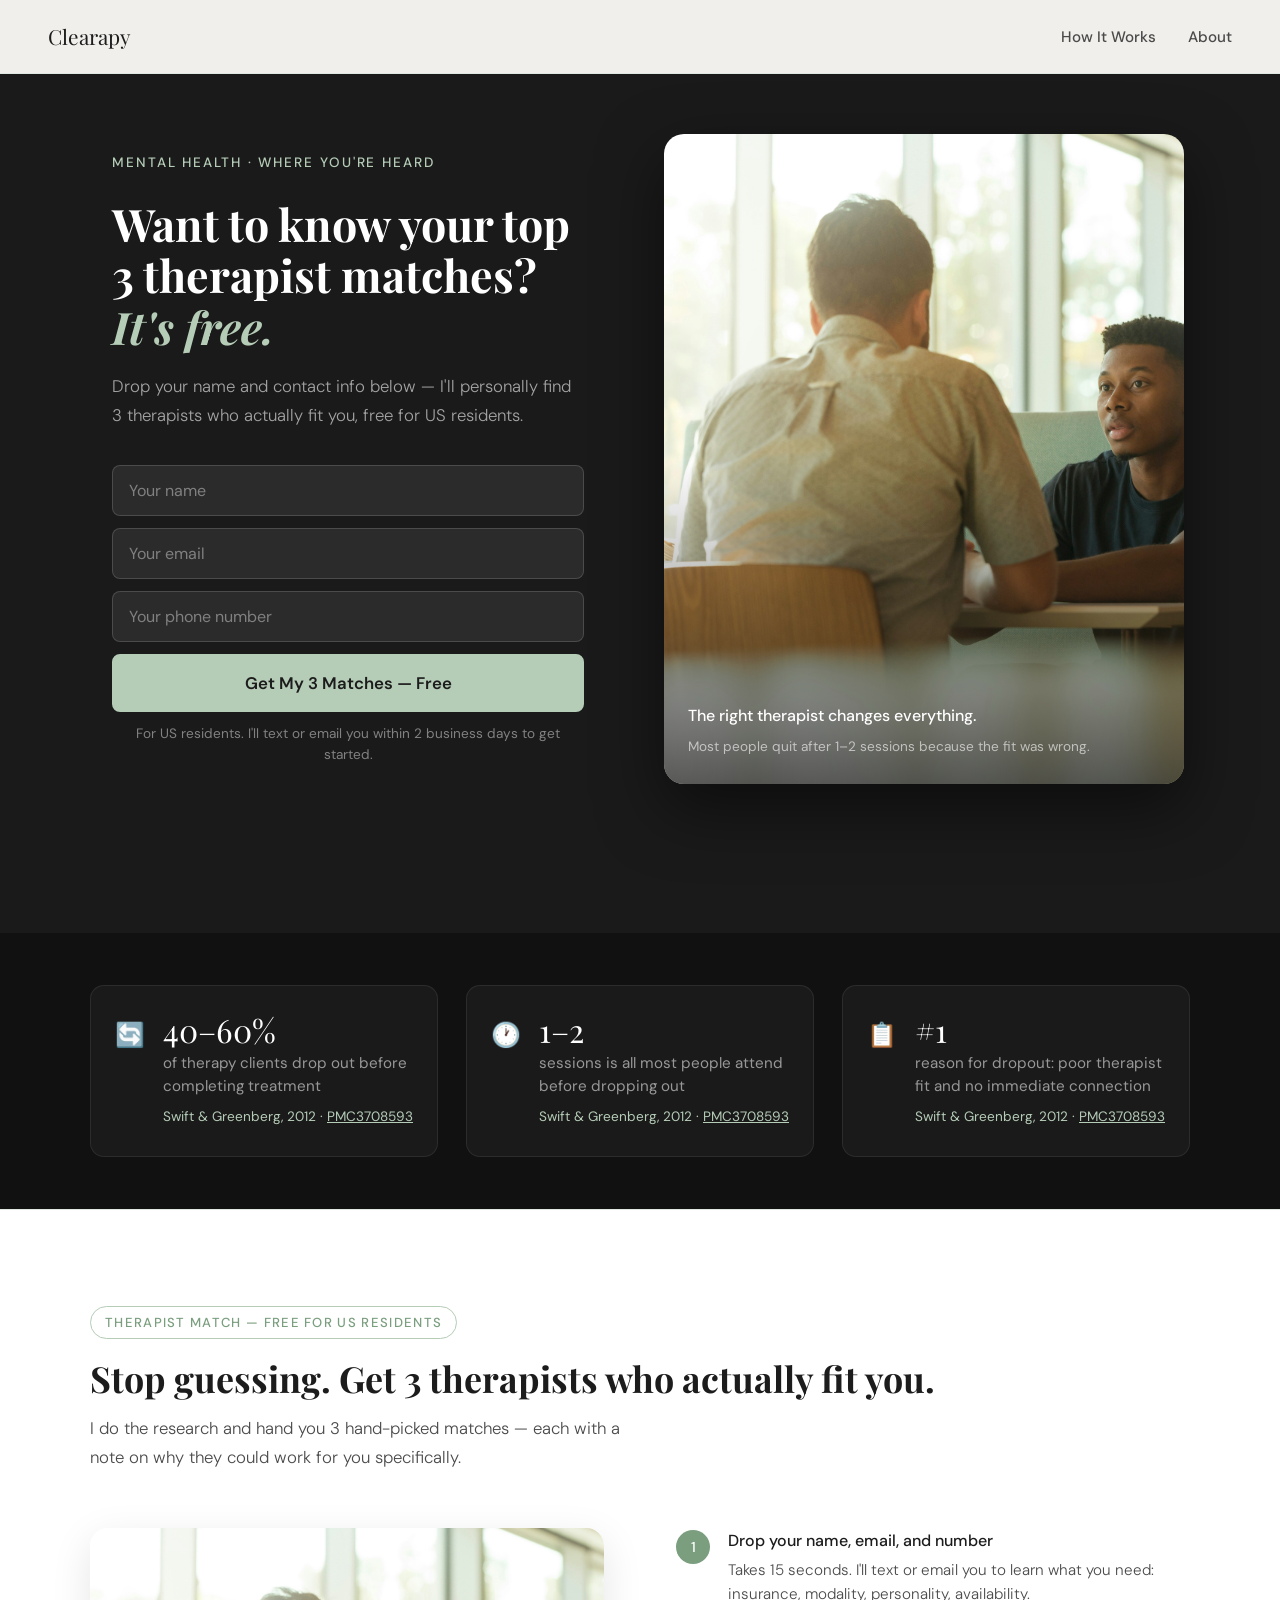
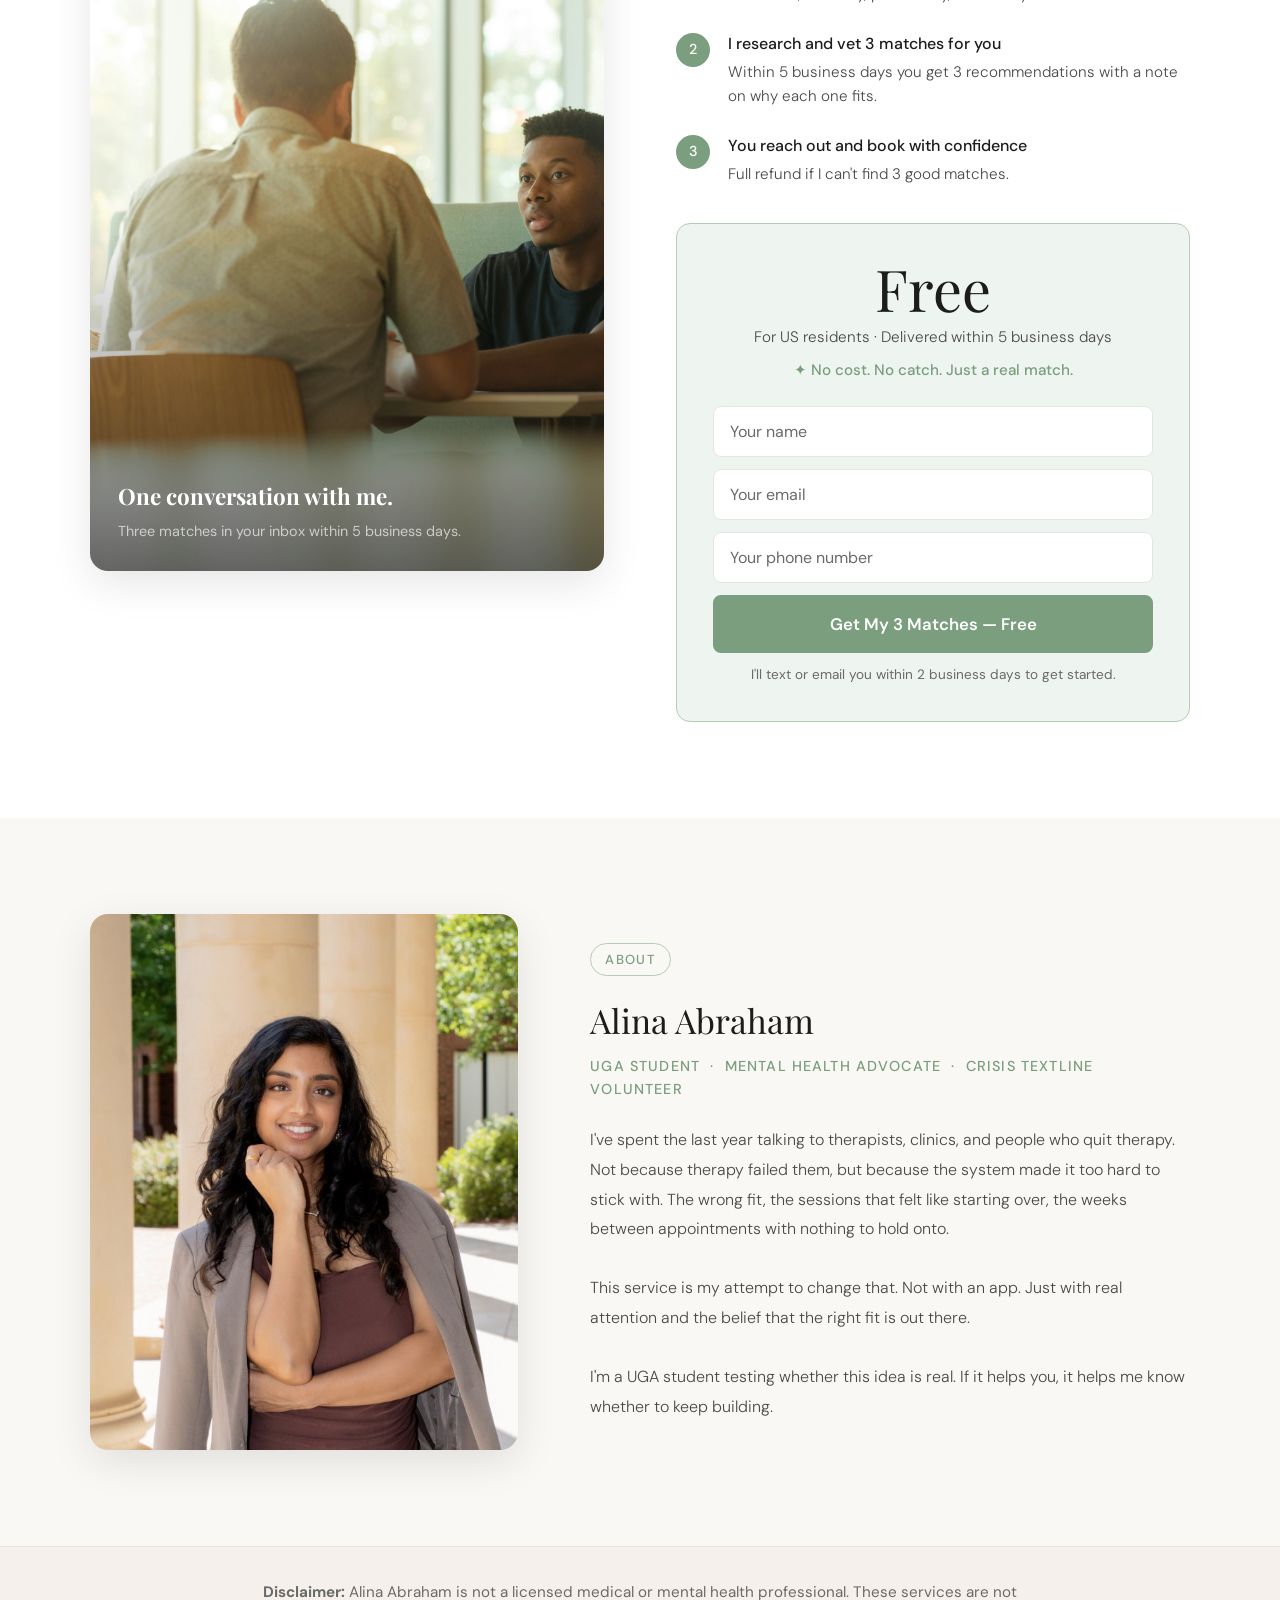
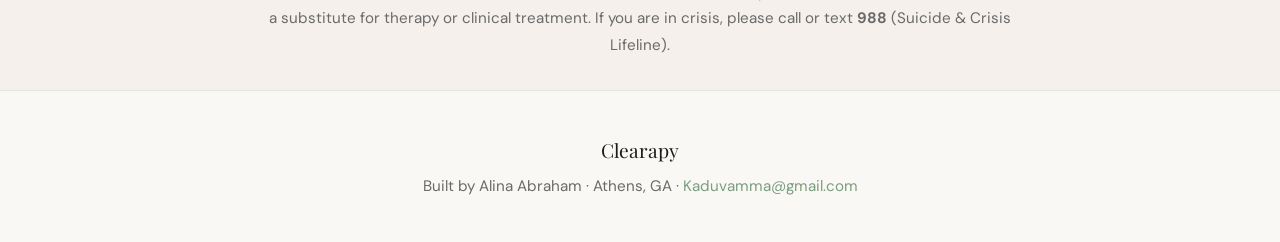
==== commit ef22a879: "Add files via upload" ====
--- a/index.html
+++ b/index.html
@@ -3,7 +3,7 @@
 <head>
 <meta charset="UTF-8">
 <meta name="viewport" content="width=device-width, initial-scale=1.0">
-<title>Mental Meter</title>
+<title>Clearapy</title>
 </head>
 <body>
 <script>
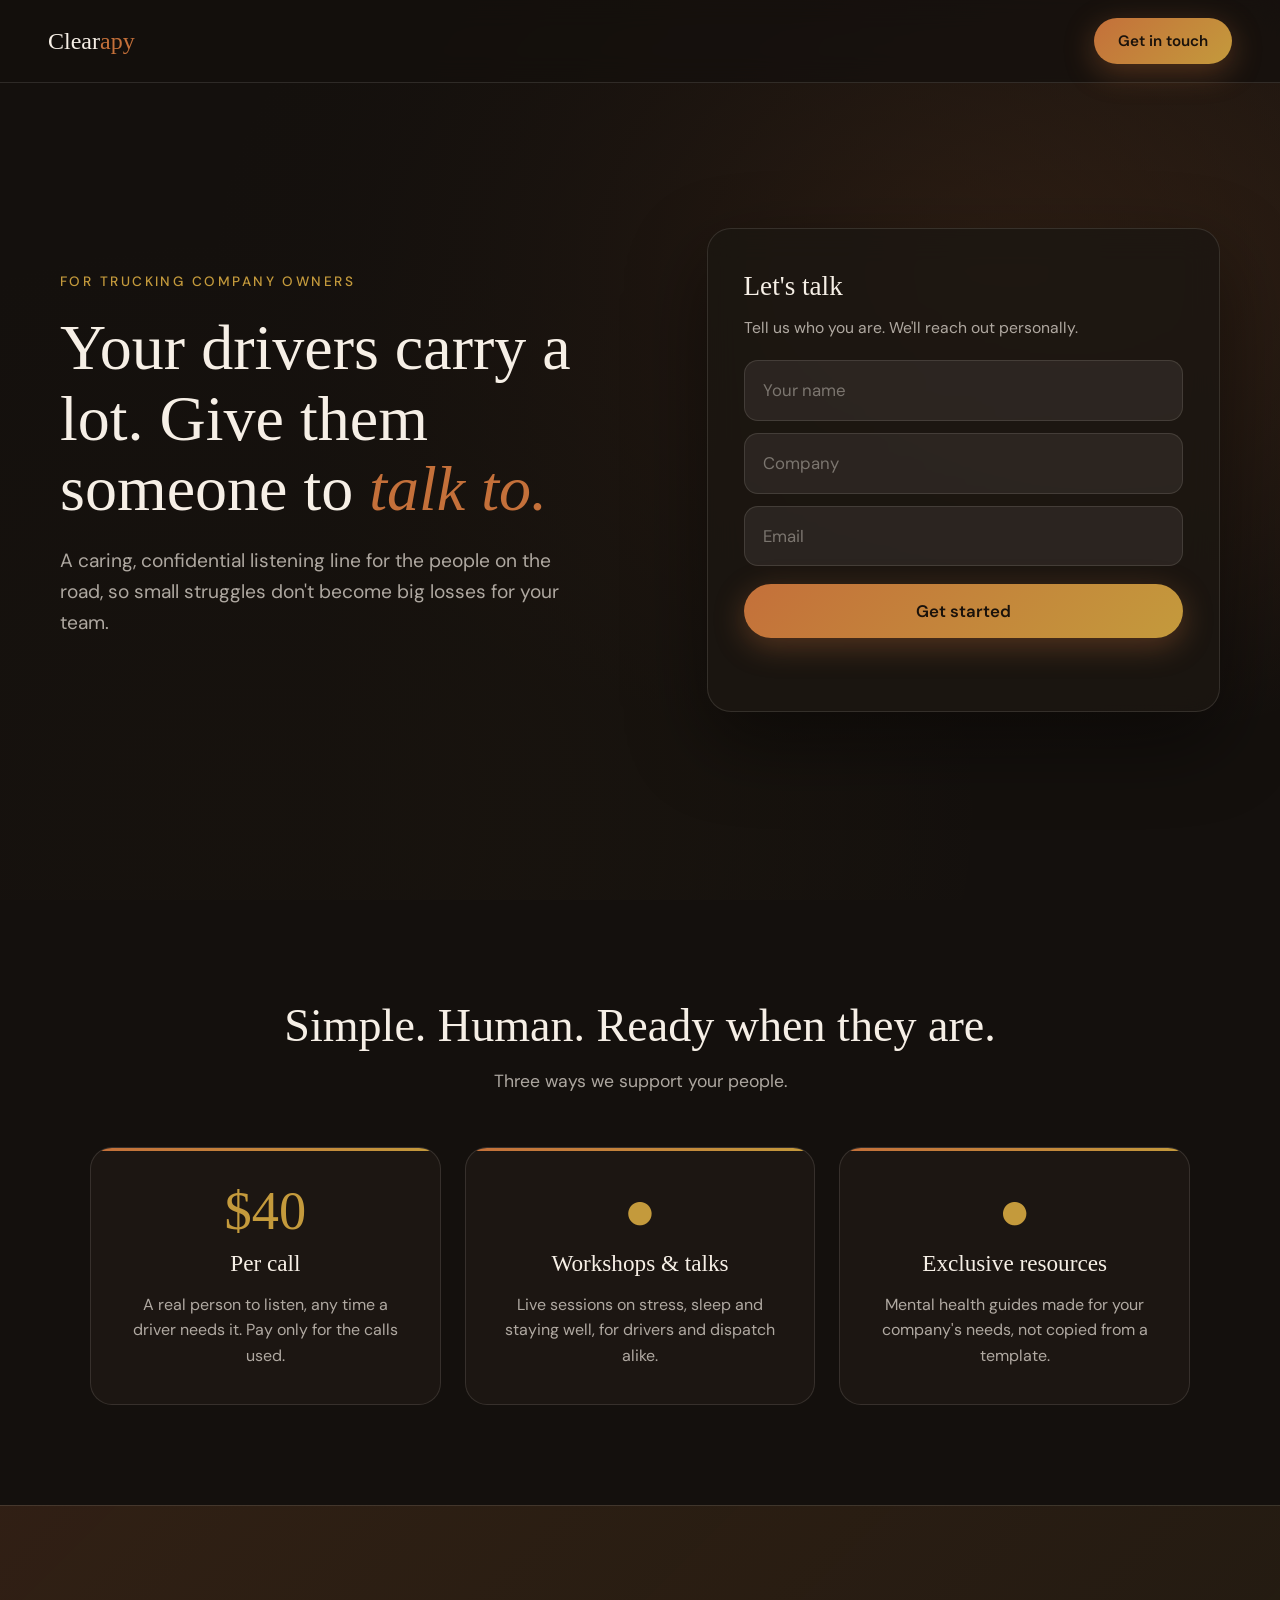
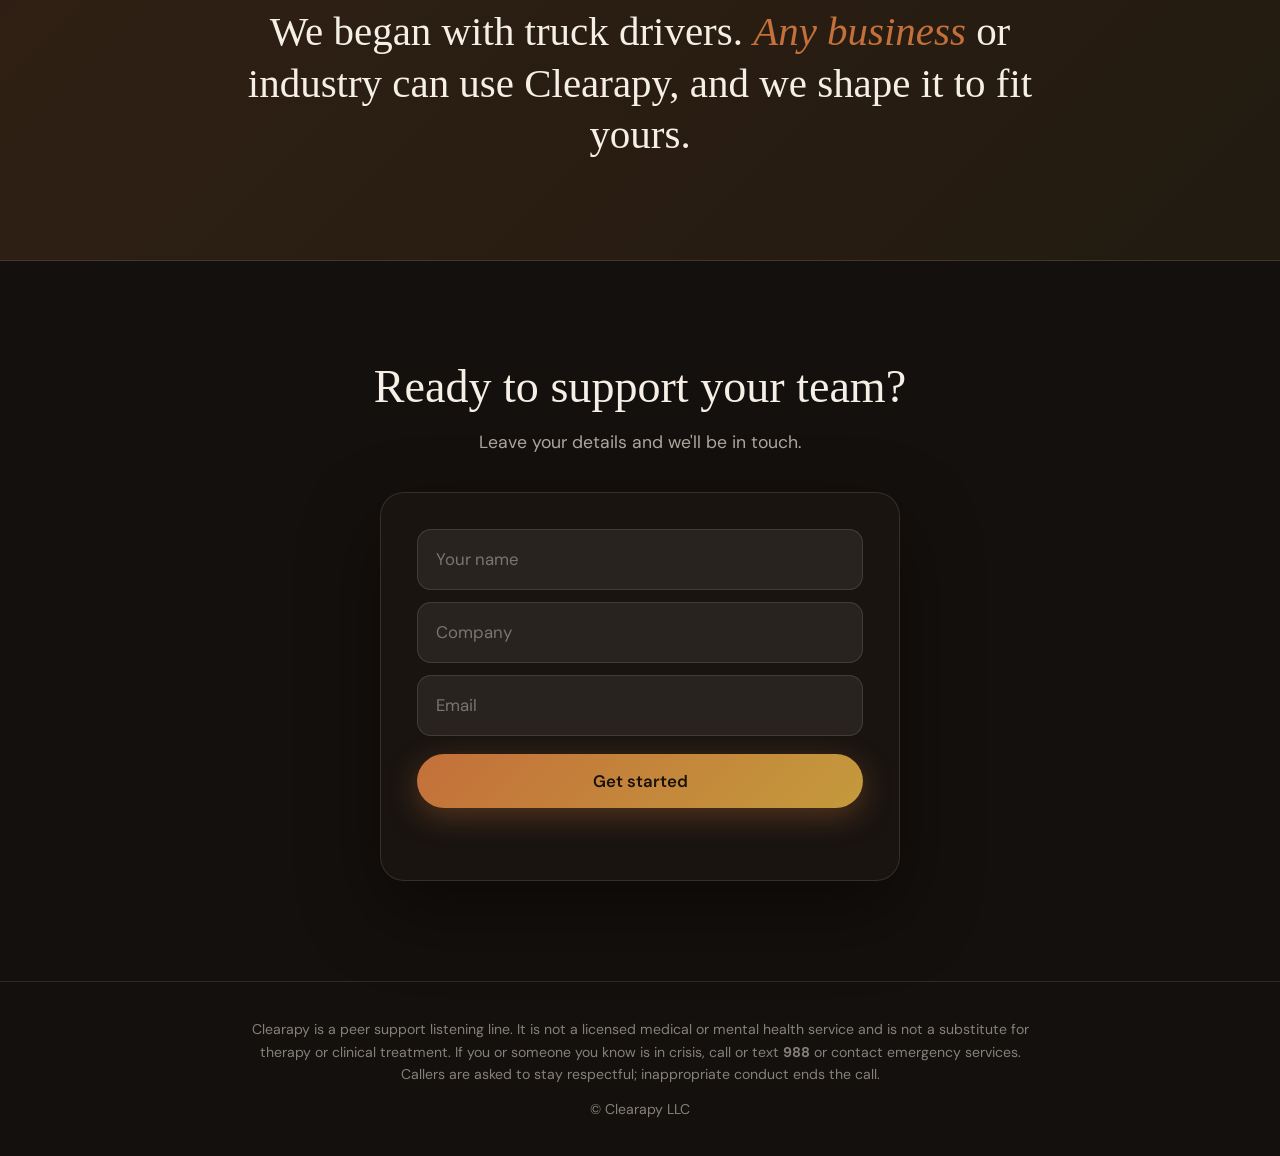
==== commit d54a1462: "Add files via upload" ====
--- a/index.html
+++ b/index.html
@@ -3,17 +3,156 @@
 <head>
 <meta charset="UTF-8">
 <meta name="viewport" content="width=device-width, initial-scale=1.0">
-<title>Clearapy</title>
+<title>Clearapy | Support for your drivers and your team</title>
+<meta name="description" content="Clearapy gives trucking companies a caring, confidential listening line for their drivers, plus workshops and mental health resources built for your company.">
+<link href="https://fonts.googleapis.com/css2?family=DM+Sans:wght@300;400;500;600&display=swap" rel="stylesheet">
+<script async src="https://www.googletagmanager.com/gtag/js?id=G-3355NS7R4S"></script>
+<script>window.dataLayer=window.dataLayer||[];function gtag(){dataLayer.push(arguments);}gtag('js',new Date());gtag('config','G-3355NS7R4S');</script>
+<style>
+:root{--ember:#C4703A;--gold:#C49A3C;--bg:#14100d;--bg2:#1c1612;--cream:#f6efe6;--muted:rgba(246,239,230,.68);--line:rgba(246,239,230,.12)}
+*{margin:0;padding:0;box-sizing:border-box}
+html{scroll-behavior:smooth}
+body{font-family:'DM Sans',sans-serif;background:var(--bg);color:var(--cream);font-size:18px;line-height:1.6;overflow-x:hidden}
+h1,h2,h3,.serif{font-family:Georgia,'Times New Roman',serif;font-weight:400}
+nav{position:fixed;top:0;left:0;right:0;z-index:10;display:flex;justify-content:space-between;align-items:center;padding:18px 48px;background:rgba(20,16,13,.72);backdrop-filter:blur(14px);border-bottom:1px solid var(--line)}
+.logo{font-family:Georgia,serif;font-size:1.5rem;color:var(--cream);text-decoration:none}
+.logo span{color:var(--ember)}
+.btn{display:inline-block;padding:16px 34px;background:linear-gradient(135deg,var(--ember),var(--gold));color:#1a120b;font-weight:600;font-size:1.05rem;border:0;border-radius:999px;cursor:pointer;text-decoration:none;font-family:inherit;transition:transform .2s,box-shadow .2s;box-shadow:0 8px 30px rgba(196,112,58,.35)}
+.btn:hover{transform:translateY(-2px);box-shadow:0 12px 36px rgba(196,112,58,.5)}
+.btn.sm{padding:11px 24px;font-size:.95rem}
+.hero{position:relative;min-height:100vh;display:flex;align-items:center;padding:120px 48px 80px;overflow:hidden;background:radial-gradient(ellipse at 75% 30%,rgba(196,112,58,.35),transparent 55%),radial-gradient(ellipse at 20% 90%,rgba(196,154,60,.18),transparent 50%),var(--bg)}
+.hero video,.hero .poster{position:absolute;inset:0;width:100%;height:100%;object-fit:cover}
+.hero::after{content:'';position:absolute;inset:0;background:linear-gradient(90deg,rgba(20,16,13,.92) 25%,rgba(20,16,13,.45) 100%)}
+.hero-in{position:relative;z-index:2;max-width:1160px;margin:0 auto;width:100%;display:grid;grid-template-columns:1.15fr 1fr;gap:56px;align-items:center}
+.eyebrow{font-size:.85rem;letter-spacing:.18em;text-transform:uppercase;color:var(--gold);margin-bottom:20px;font-weight:500}
+h1{font-size:clamp(2.4rem,5vw,4.2rem);line-height:1.1;margin-bottom:22px}
+h1 em{color:var(--ember);font-style:italic}
+.lead{font-size:1.2rem;color:var(--muted);max-width:520px;margin-bottom:30px}
+.card{background:rgba(28,22,18,.82);backdrop-filter:blur(16px);border:1px solid var(--line);border-radius:24px;padding:36px;box-shadow:0 30px 80px rgba(0,0,0,.45)}
+.card h2{font-size:1.7rem;margin-bottom:6px}
+.card p.s{color:var(--muted);font-size:.98rem;margin-bottom:20px}
+input[type=text],input[type=email]{width:100%;padding:16px 18px;margin-bottom:12px;background:rgba(246,239,230,.07);border:1.5px solid var(--line);border-radius:14px;color:var(--cream);font:inherit;font-size:1.05rem}
+input::placeholder{color:rgba(246,239,230,.4)}
+input:focus{outline:none;border-color:var(--ember)}
+.card .btn{width:100%;margin-top:6px}
+.hp{position:absolute;left:-9999px;opacity:0;height:0}
+.msg{margin-top:14px;font-size:1rem;min-height:1.4em}
+.msg.ok{color:#9fd8a5}.msg.err{color:#f0a08a}
+.note{font-size:.85rem;color:rgba(246,239,230,.45);margin-top:12px;text-align:center}
+section{padding:100px 48px}
+.in{max-width:1100px;margin:0 auto}
+.center{text-align:center}
+h2.big{font-size:clamp(2rem,3.6vw,3rem);line-height:1.15;margin-bottom:14px}
+.sub{color:var(--muted);max-width:560px;font-size:1.1rem}
+.center .sub{margin:0 auto}
+.grid{display:grid;grid-template-columns:repeat(3,1fr);gap:24px;margin-top:52px}
+.tile{background:var(--bg2);border:1px solid var(--line);border-radius:22px;padding:36px 30px;position:relative;overflow:hidden;transition:transform .25s,border-color .25s}
+.tile:hover{transform:translateY(-6px);border-color:rgba(196,112,58,.6)}
+.tile::before{content:'';position:absolute;top:0;left:0;right:0;height:3px;background:linear-gradient(90deg,var(--ember),var(--gold))}
+.price{font-family:Georgia,serif;font-size:3.4rem;color:var(--gold);line-height:1;margin-bottom:6px}
+.tile h3{font-size:1.45rem;margin-bottom:10px}
+.tile p{color:var(--muted);font-size:1rem}
+.band{background:linear-gradient(135deg,rgba(196,112,58,.16),rgba(196,154,60,.08));border-top:1px solid var(--line);border-bottom:1px solid var(--line)}
+.band .serif{font-size:clamp(1.7rem,3.2vw,2.6rem);line-height:1.25;max-width:820px;margin:0 auto}
+.band .serif em{color:var(--ember)}
+.final{text-align:center}
+.final .card{max-width:520px;margin:36px auto 0;text-align:left}
+.disc{padding:36px 48px;text-align:center;border-top:1px solid var(--line);font-size:.88rem;color:rgba(246,239,230,.5)}
+.disc p{max-width:780px;margin:0 auto}
+@media(max-width:860px){nav{padding:14px 20px}.hero{padding:100px 20px 60px}.hero-in{grid-template-columns:1fr;gap:36px}section{padding:70px 20px}.grid{grid-template-columns:1fr}.card{padding:28px 22px}}
+</style>
 </head>
 <body>
+<nav>
+  <a class="logo" href="#">Clear<span>apy</span></a>
+  <a class="btn sm" href="#contact">Get in touch</a>
+</nav>
+
+<header class="hero">
+  <!-- HERO MEDIA: add hero.mp4 (and hero.jpg as the poster) to the same folder, then remove the comment markers below. -->
+  <!--
+  <video autoplay muted loop playsinline poster="hero.jpg"><source src="hero.mp4" type="video/mp4"></video>
+  -->
+  <div class="hero-in">
+    <div>
+      <p class="eyebrow">For trucking company owners</p>
+      <h1>Your drivers carry a lot. Give them someone to <em>talk to.</em></h1>
+      <p class="lead">A caring, confidential listening line for the people on the road, so small struggles don't become big losses for your team.</p>
+    </div>
+    <div class="card" id="contact">
+      <h2>Let's talk</h2>
+      <p class="s">Tell us who you are. We'll reach out personally.</p>
+      <form class="leadform">
+        <input type="text" name="name" placeholder="Your name" required autocomplete="name" maxlength="100">
+        <input type="text" name="company" placeholder="Company" required autocomplete="organization" maxlength="120">
+        <input type="email" name="email" placeholder="Email" required autocomplete="email" maxlength="160">
+        <input class="hp" type="text" name="website" tabindex="-1" autocomplete="off" aria-hidden="true">
+        <button class="btn" type="submit">Get started</button>
+        <div class="msg" role="status"></div>
+      </form>
+    </div>
+  </div>
+</header>
+
+<section>
+  <div class="in center">
+    <h2 class="big">Simple. Human. Ready when they are.</h2>
+    <p class="sub">Three ways we support your people.</p>
+    <div class="grid">
+      <div class="tile"><div class="price">$40</div><h3>Per call</h3><p>A real person to listen, any time a driver needs it. Pay only for the calls used.</p></div>
+      <div class="tile"><div class="price">&#9679;</div><h3>Workshops &amp; talks</h3><p>Live sessions on stress, sleep and staying well, for drivers and dispatch alike.</p></div>
+      <div class="tile"><div class="price">&#9679;</div><h3>Exclusive resources</h3><p>Mental health guides made for your company's needs, not copied from a template.</p></div>
+    </div>
+  </div>
+</section>
+
+<section class="band">
+  <div class="in center">
+    <p class="serif">We began with truck drivers. <em>Any business</em> or industry can use Clearapy, and we shape it to fit yours.</p>
+  </div>
+</section>
+
+<section class="final">
+  <div class="in">
+    <h2 class="big">Ready to support your team?</h2>
+    <p class="sub" style="margin:0 auto">Leave your details and we'll be in touch.</p>
+    <div class="card">
+      <form class="leadform">
+        <input type="text" name="name" placeholder="Your name" required autocomplete="name" maxlength="100">
+        <input type="text" name="company" placeholder="Company" required autocomplete="organization" maxlength="120">
+        <input type="email" name="email" placeholder="Email" required autocomplete="email" maxlength="160">
+        <input class="hp" type="text" name="website" tabindex="-1" autocomplete="off" aria-hidden="true">
+        <button class="btn" type="submit">Get started</button>
+        <div class="msg" role="status"></div>
+      </form>
+    </div>
+  </div>
+</section>
+
+<div class="disc">
+  <p>Clearapy is a peer support listening line. It is not a licensed medical or mental health service and is not a substitute for therapy or clinical treatment. If you or someone you know is in crisis, call or text <strong>988</strong> or contact emergency services. Callers are asked to stay respectful; inappropriate conduct ends the call.</p>
+  <p style="margin-top:12px">&copy; Clearapy LLC</p>
+</div>
+
 <script>
-  var variant = localStorage.getItem('mm_variant');
-  if (!variant) {
-    var variants = ['v1','v2','v3','v4','v5','v6'];
-    variant = variants[Math.floor(Math.random() * variants.length)];
-    localStorage.setItem('mm_variant', variant);
-  }
-  window.location.replace(variant + '.html');
+var ENDPOINT='https://clearapy-callgate-production.up.railway.app/lead';
+document.querySelectorAll('.leadform').forEach(function(f){
+  f.addEventListener('submit',function(e){
+    e.preventDefault();
+    var m=f.querySelector('.msg'),b=f.querySelector('button');
+    m.className='msg';m.textContent='Sending...';b.disabled=true;
+    var d={};new FormData(f).forEach(function(v,k){d[k]=v;});
+    fetch(ENDPOINT,{method:'POST',headers:{'Content-Type':'application/json'},body:JSON.stringify(d)})
+      .then(function(r){return r.json().then(function(j){return{ok:r.ok,j:j};});})
+      .then(function(x){
+        if(x.ok){m.className='msg ok';m.textContent='Thank you. Check your email, we will be in touch soon.';f.reset();
+          if(window.gtag)gtag('event','lead_submit');}
+        else{m.className='msg err';m.textContent=(x.j&&x.j.error)||'Something went wrong. Please try again.';}
+      })
+      .catch(function(){m.className='msg err';m.textContent='Could not send. Please try again.';})
+      .finally(function(){b.disabled=false;});
+  });
+});
 </script>
 </body>
 </html>
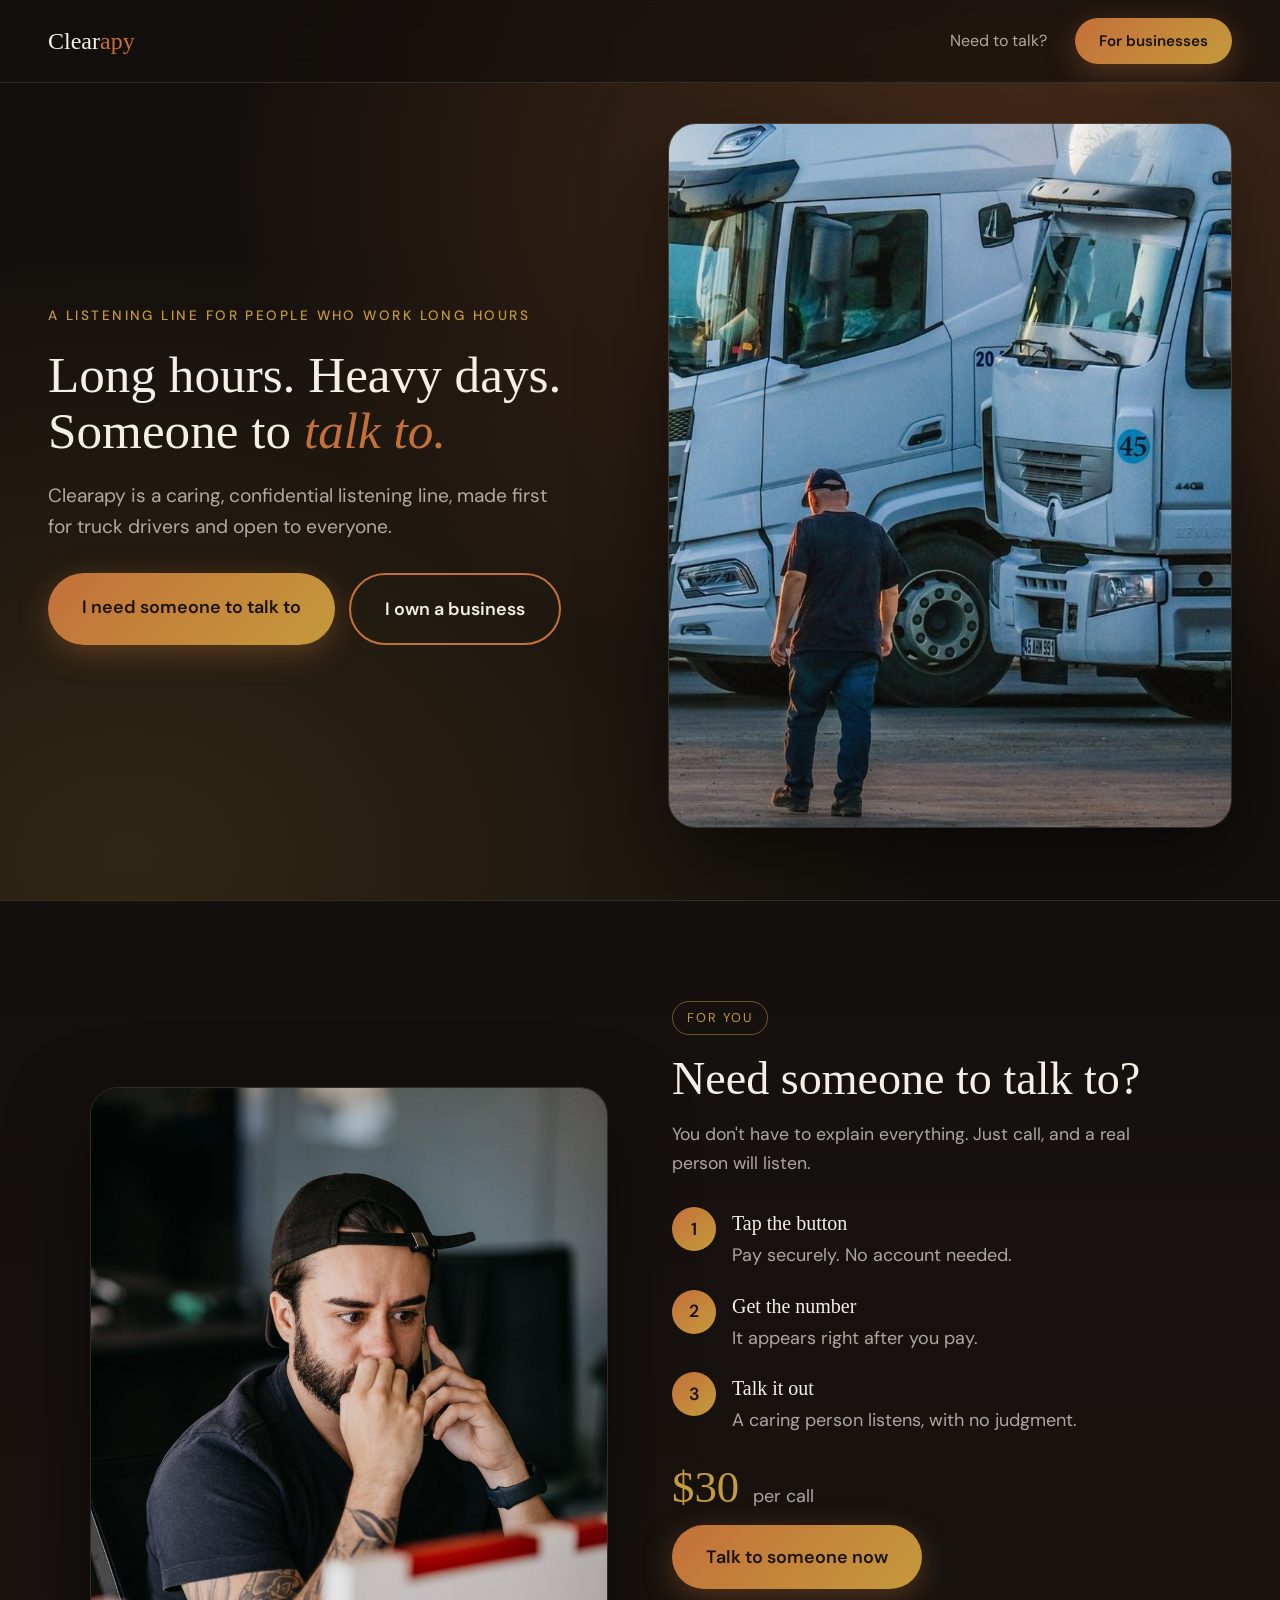
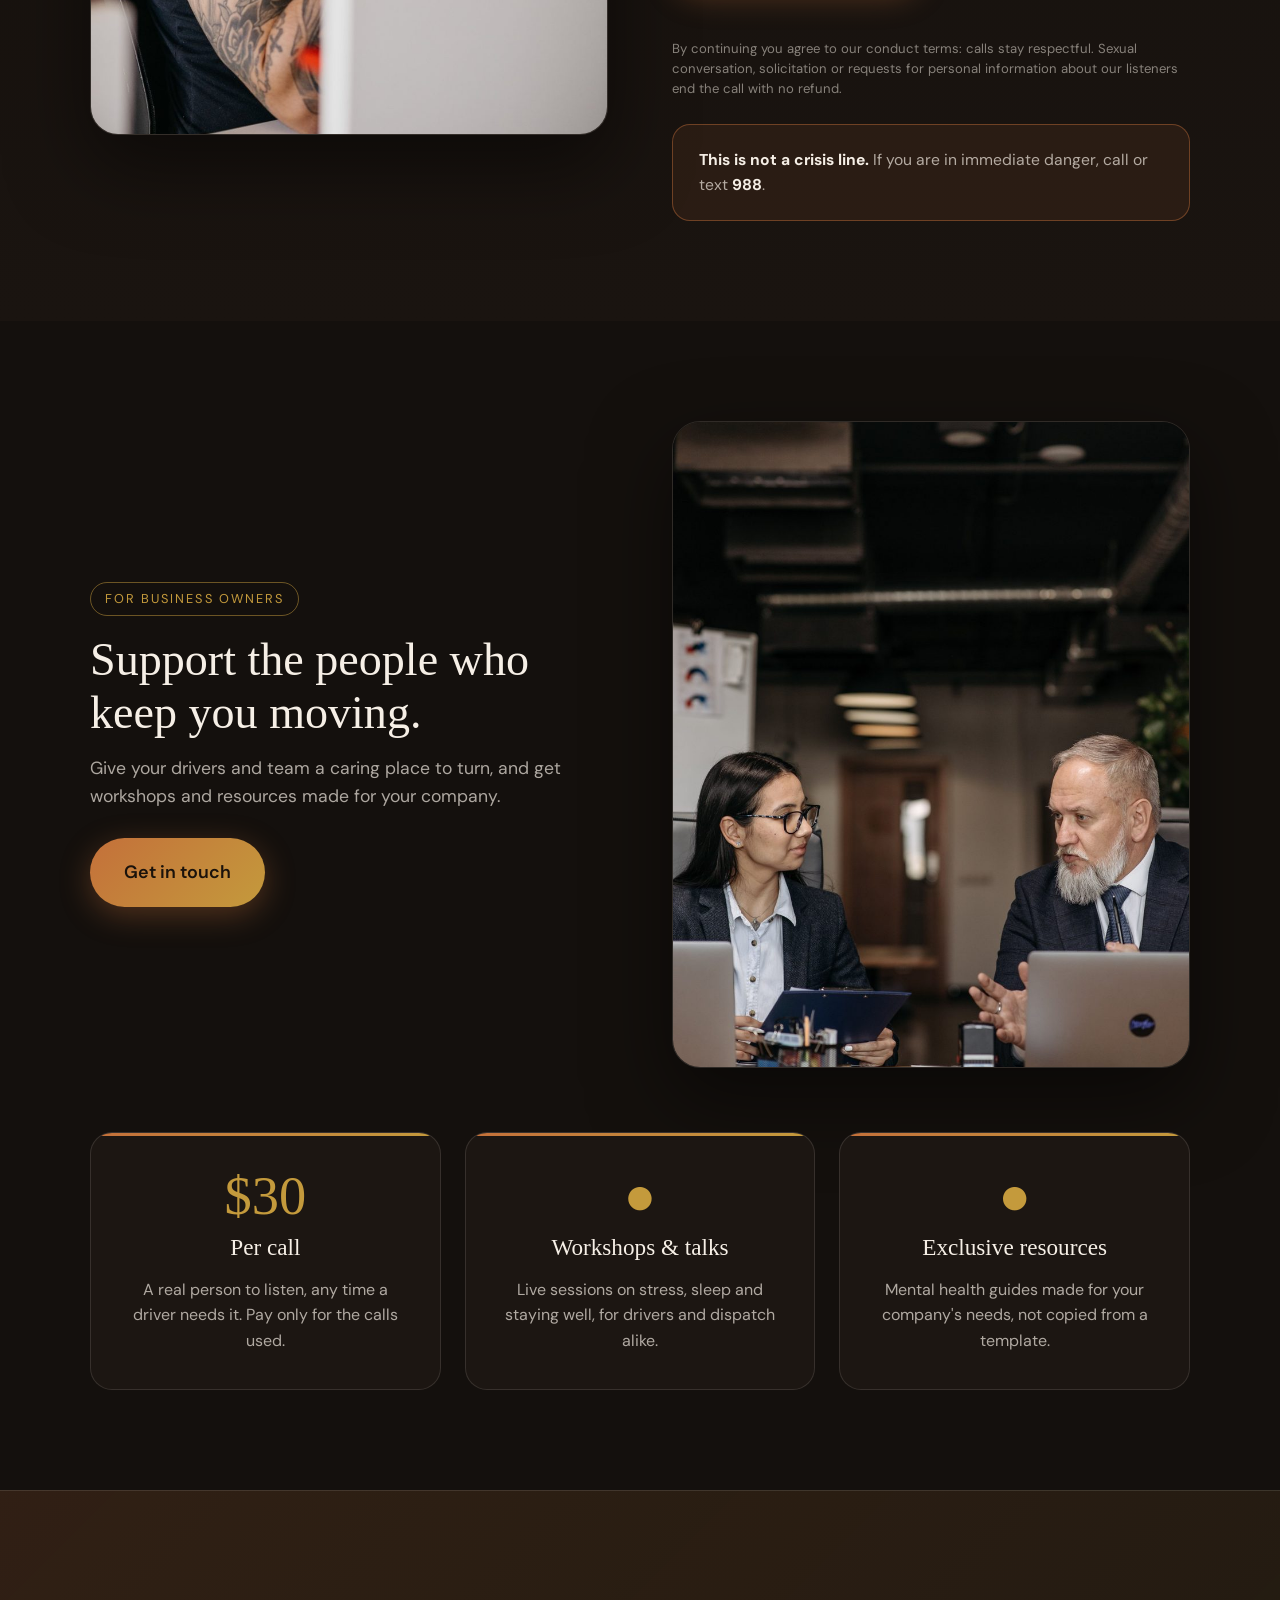
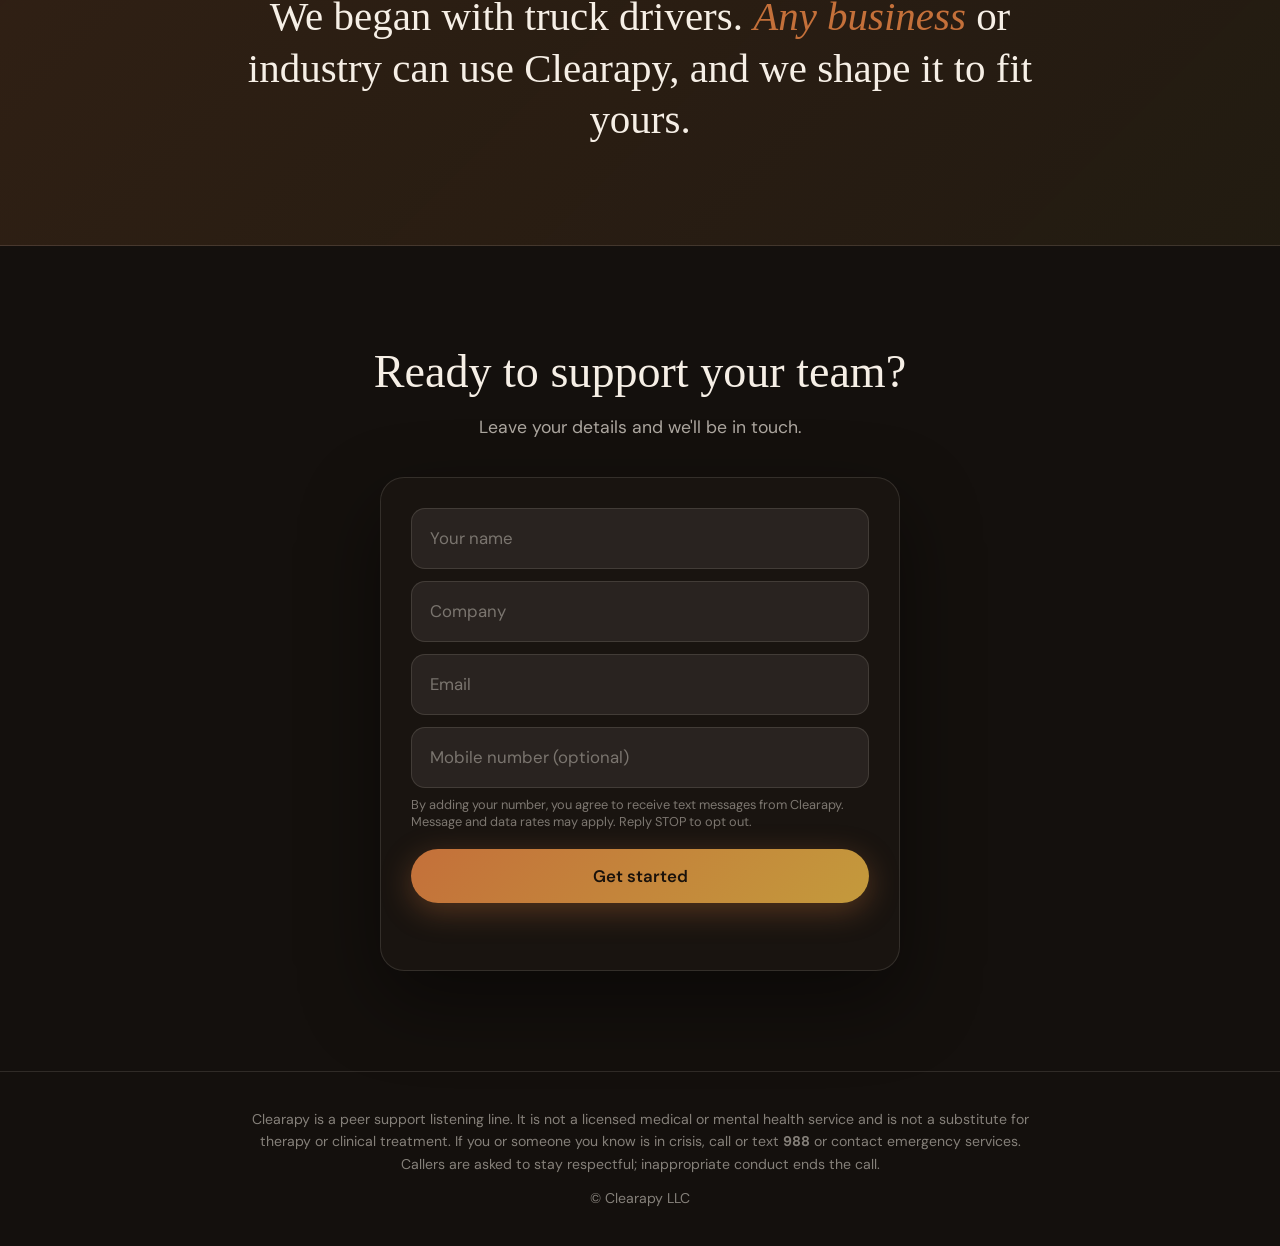
==== commit df6693eb: "Add files via upload" ====
--- a/index.html
+++ b/index.html
@@ -20,18 +20,22 @@
 .btn{display:inline-block;padding:16px 34px;background:linear-gradient(135deg,var(--ember),var(--gold));color:#1a120b;font-weight:600;font-size:1.05rem;border:0;border-radius:999px;cursor:pointer;text-decoration:none;font-family:inherit;transition:transform .2s,box-shadow .2s;box-shadow:0 8px 30px rgba(196,112,58,.35)}
 .btn:hover{transform:translateY(-2px);box-shadow:0 12px 36px rgba(196,112,58,.5)}
 .btn.sm{padding:11px 24px;font-size:.95rem}
-.hero{position:relative;min-height:100vh;display:flex;align-items:center;padding:120px 48px 80px;overflow:hidden;background:radial-gradient(ellipse at 75% 30%,rgba(196,112,58,.35),transparent 55%),radial-gradient(ellipse at 20% 90%,rgba(196,154,60,.18),transparent 50%),var(--bg)}
-.hero video,.hero .poster{position:absolute;inset:0;width:100%;height:100%;object-fit:cover}
-.hero::after{content:'';position:absolute;inset:0;background:linear-gradient(90deg,rgba(20,16,13,.92) 25%,rgba(20,16,13,.45) 100%)}
-.hero-in{position:relative;z-index:2;max-width:1160px;margin:0 auto;width:100%;display:grid;grid-template-columns:1.15fr 1fr;gap:56px;align-items:center}
+.hero{position:relative;min-height:100vh;display:flex;align-items:center;padding:120px 48px 70px;overflow:hidden;background:radial-gradient(ellipse at 80% 20%,rgba(196,112,58,.30),transparent 55%),radial-gradient(ellipse at 10% 95%,rgba(196,154,60,.16),transparent 50%),var(--bg)}
+.hero-in{position:relative;z-index:2;max-width:1240px;margin:0 auto;width:100%;display:grid;grid-template-columns:1fr 1fr;grid-template-areas:"text photo";column-gap:56px;align-items:center}
+.hero-text{grid-area:text}
+.hero-in .card{grid-area:card}
+.photo{grid-area:photo;position:relative;align-self:center;aspect-ratio:4/5;border-radius:28px;overflow:hidden;box-shadow:0 30px 80px rgba(0,0,0,.5);border:1px solid var(--line)}
+.photo img{position:absolute;inset:0;width:100%;height:100%;object-fit:cover;object-position:14% center}
+.photo::after{content:'';position:absolute;inset:0;background:linear-gradient(180deg,rgba(20,16,13,0) 60%,rgba(20,16,13,.35));pointer-events:none}
 .eyebrow{font-size:.85rem;letter-spacing:.18em;text-transform:uppercase;color:var(--gold);margin-bottom:20px;font-weight:500}
-h1{font-size:clamp(2.4rem,5vw,4.2rem);line-height:1.1;margin-bottom:22px}
+h1{text-wrap:balance;font-size:clamp(2.2rem,4vw,3.4rem);line-height:1.1;margin-bottom:22px}
 h1 em{color:var(--ember);font-style:italic}
 .lead{font-size:1.2rem;color:var(--muted);max-width:520px;margin-bottom:30px}
-.card{background:rgba(28,22,18,.82);backdrop-filter:blur(16px);border:1px solid var(--line);border-radius:24px;padding:36px;box-shadow:0 30px 80px rgba(0,0,0,.45)}
+.card{background:rgba(28,22,18,.82);backdrop-filter:blur(16px);border:1px solid var(--line);border-radius:24px;padding:30px;box-shadow:0 30px 80px rgba(0,0,0,.45)}
 .card h2{font-size:1.7rem;margin-bottom:6px}
 .card p.s{color:var(--muted);font-size:.98rem;margin-bottom:20px}
-input[type=text],input[type=email]{width:100%;padding:16px 18px;margin-bottom:12px;background:rgba(246,239,230,.07);border:1.5px solid var(--line);border-radius:14px;color:var(--cream);font:inherit;font-size:1.05rem}
+.consent{font-size:.8rem;color:rgba(246,239,230,.45);margin:-4px 0 12px;line-height:1.4}
+input[type=text],input[type=email],input[type=tel]{width:100%;padding:16px 18px;margin-bottom:12px;background:rgba(246,239,230,.07);border:1.5px solid var(--line);border-radius:14px;color:var(--cream);font:inherit;font-size:1.05rem}
 input::placeholder{color:rgba(246,239,230,.4)}
 input:focus{outline:none;border-color:var(--ember)}
 .card .btn{width:100%;margin-top:6px}
@@ -59,47 +63,97 @@
 .final .card{max-width:520px;margin:36px auto 0;text-align:left}
 .disc{padding:36px 48px;text-align:center;border-top:1px solid var(--line);font-size:.88rem;color:rgba(246,239,230,.5)}
 .disc p{max-width:780px;margin:0 auto}
-@media(max-width:860px){nav{padding:14px 20px}.hero{padding:100px 20px 60px}.hero-in{grid-template-columns:1fr;gap:36px}section{padding:70px 20px}.grid{grid-template-columns:1fr}.card{padding:28px 22px}}
+.doors{display:flex;flex-wrap:wrap;gap:14px;margin-top:6px}
+.btn.big{padding:20px 34px;font-size:1.12rem}
+.btn.ghost{background:transparent;color:var(--cream);border:2px solid var(--ember);box-shadow:none}
+.btn.ghost:hover{background:rgba(196,112,58,.18)}
+.navlinks{display:flex;align-items:center;gap:28px}
+.navlinks a.t{color:var(--muted);text-decoration:none;font-size:1rem}
+.navlinks a.t:hover{color:var(--cream)}
+.tag{display:inline-block;font-size:.8rem;letter-spacing:.16em;text-transform:uppercase;color:var(--gold);border:1px solid rgba(196,154,60,.5);padding:6px 14px;border-radius:999px;margin-bottom:18px}
+.steps{display:grid;grid-template-columns:repeat(3,1fr);gap:24px;margin-top:44px;text-align:left}
+.step .n{width:44px;height:44px;border-radius:50%;background:linear-gradient(135deg,var(--ember),var(--gold));color:#1a120b;font-weight:600;display:flex;align-items:center;justify-content:center;margin-bottom:14px;font-size:1.1rem}
+.step h3{font-size:1.35rem;margin-bottom:8px}
+.step p{color:var(--muted)}
+.safety{max-width:760px;margin:44px auto 0;text-align:left;background:rgba(196,112,58,.10);border:1px solid rgba(196,112,58,.45);border-radius:18px;padding:22px 26px;font-size:.98rem;color:var(--muted)}
+.safety strong{color:var(--cream)}
+.draft{max-width:760px;margin:28px auto 0;border:2px dashed rgba(246,239,230,.35);border-radius:14px;padding:14px 18px;font-size:.92rem;color:var(--gold);text-align:left}
+.talk{background:linear-gradient(180deg,var(--bg),#1a1410);border-top:1px solid var(--line)}
+.split{display:grid;grid-template-columns:1fr 1fr;gap:64px;align-items:center}
+.split-text{text-align:left}
+.split-text .sub{margin:0}
+.frame{border-radius:28px;overflow:hidden;aspect-ratio:4/5;box-shadow:0 30px 80px rgba(0,0,0,.5);border:1px solid var(--line)}
+.frame img{width:100%;height:100%;object-fit:cover;display:block}
+.steps.col{grid-template-columns:1fr;gap:20px;margin-top:30px}
+.steps.col .step{display:grid;grid-template-columns:44px 1fr;column-gap:16px;align-items:start}
+.steps.col .step .n{grid-row:1/3;margin:0}
+.steps.col .step h3{margin:0 0 2px;font-size:1.25rem}
+.pl{display:flex;align-items:baseline;gap:14px;margin:30px 0 14px;flex-wrap:wrap}
+.pl .price{font-size:2.8rem;margin:0}
+.pl span.t{color:var(--muted)}
+.fine{font-size:.82rem;color:rgba(246,239,230,.5);margin-top:14px;line-height:1.5}
+.split-text .safety{margin:26px 0 0;max-width:none}
+#business .grid{text-align:center;margin-top:64px}
+@media(max-width:860px){nav{padding:14px 20px}.hero{padding:100px 20px 50px}.hero-in{grid-template-columns:1fr;grid-template-areas:"text" "photo";row-gap:32px}.photo{aspect-ratio:4/3}.steps{grid-template-columns:1fr}.split{grid-template-columns:1fr;gap:32px}.frame{aspect-ratio:4/3}.split .frame{order:2}.split-text{order:1}.navlinks a.t{display:none}section{padding:70px 20px}.grid{grid-template-columns:1fr}.card{padding:28px 22px}}
 </style>
 </head>
 <body>
 <nav>
   <a class="logo" href="#">Clear<span>apy</span></a>
-  <a class="btn sm" href="#contact">Get in touch</a>
+  <div class="navlinks"><a class="t" href="#talk">Need to talk?</a><a class="btn sm" href="#business">For businesses</a></div>
 </nav>
 
 <header class="hero">
-  <!-- HERO MEDIA: add hero.mp4 (and hero.jpg as the poster) to the same folder, then remove the comment markers below. -->
-  <!--
-  <video autoplay muted loop playsinline poster="hero.jpg"><source src="hero.mp4" type="video/mp4"></video>
-  -->
   <div class="hero-in">
-    <div>
-      <p class="eyebrow">For trucking company owners</p>
-      <h1>Your drivers carry a lot. Give them someone to <em>talk to.</em></h1>
-      <p class="lead">A caring, confidential listening line for the people on the road, so small struggles don't become big losses for your team.</p>
-    </div>
-    <div class="card" id="contact">
-      <h2>Let's talk</h2>
-      <p class="s">Tell us who you are. We'll reach out personally.</p>
-      <form class="leadform">
-        <input type="text" name="name" placeholder="Your name" required autocomplete="name" maxlength="100">
-        <input type="text" name="company" placeholder="Company" required autocomplete="organization" maxlength="120">
-        <input type="email" name="email" placeholder="Email" required autocomplete="email" maxlength="160">
-        <input class="hp" type="text" name="website" tabindex="-1" autocomplete="off" aria-hidden="true">
-        <button class="btn" type="submit">Get started</button>
-        <div class="msg" role="status"></div>
-      </form>
-    </div>
+    <div class="hero-text">
+      <p class="eyebrow">A listening line for people who work long hours</p>
+      <h1>Long hours. Heavy days. Someone to <em>talk to.</em></h1>
+      <p class="lead">Clearapy is a caring, confidential listening line, made first for truck drivers and open to everyone.</p>
+      <div class="doors">
+        <a class="btn big" href="#talk">I need someone to talk to</a>
+        <a class="btn big ghost" href="#business">I own a business</a>
+      </div>
+    </div>
+    <div class="photo"><img src="hero.jpg" alt="A trucking company owner walking through a truck yard at sunrise" fetchpriority="high"></div>
   </div>
 </header>
 
-<section>
-  <div class="in center">
-    <h2 class="big">Simple. Human. Ready when they are.</h2>
-    <p class="sub">Three ways we support your people.</p>
+<section class="talk" id="talk">
+  <div class="in">
+    <div class="split">
+      <div class="frame"><img src="talk.jpg" alt="A man alone on a phone call, looking worried" style="object-position:50% 38%"></div>
+      <div class="split-text">
+        <span class="tag">For you</span>
+        <h2 class="big">Need someone to talk to?</h2>
+        <p class="sub">You don't have to explain everything. Just call, and a real person will listen.</p>
+        <div class="steps col">
+          <div class="step"><div class="n">1</div><h3>Tap the button</h3><p>Pay securely. No account needed.</p></div>
+          <div class="step"><div class="n">2</div><h3>Get the number</h3><p>It appears right after you pay.</p></div>
+          <div class="step"><div class="n">3</div><h3>Talk it out</h3><p>A caring person listens, with no judgment.</p></div>
+        </div>
+        <div class="pl"><span class="price">$30</span><span class="t">per call</span></div>
+        <button class="btn big paybtn" type="button">Talk to someone now</button>
+        <div class="msg paymsg" role="status"></div>
+        <p class="fine">By continuing you agree to our conduct terms: calls stay respectful. Sexual conversation, solicitation or requests for personal information about our listeners end the call with no refund.</p>
+        <div class="safety"><strong>This is not a crisis line.</strong> If you are in immediate danger, call or text <strong>988</strong>.</div>
+      </div>
+    </div>
+  </div>
+</section>
+
+<section id="business">
+  <div class="in">
+    <div class="split">
+      <div class="split-text">
+        <span class="tag">For business owners</span>
+        <h2 class="big">Support the people who keep you moving.</h2>
+        <p class="sub">Give your drivers and team a caring place to turn, and get workshops and resources made for your company.</p>
+        <div style="margin-top:28px"><a class="btn big" href="#contact-form">Get in touch</a></div>
+      </div>
+      <div class="frame"><img src="team.jpg" alt="Two colleagues having a conversation at work" style="object-position:50% 66%"></div>
+    </div>
     <div class="grid">
-      <div class="tile"><div class="price">$40</div><h3>Per call</h3><p>A real person to listen, any time a driver needs it. Pay only for the calls used.</p></div>
+      <div class="tile"><div class="price">$30</div><h3>Per call</h3><p>A real person to listen, any time a driver needs it. Pay only for the calls used.</p></div>
       <div class="tile"><div class="price">&#9679;</div><h3>Workshops &amp; talks</h3><p>Live sessions on stress, sleep and staying well, for drivers and dispatch alike.</p></div>
       <div class="tile"><div class="price">&#9679;</div><h3>Exclusive resources</h3><p>Mental health guides made for your company's needs, not copied from a template.</p></div>
     </div>
@@ -112,7 +166,7 @@
   </div>
 </section>
 
-<section class="final">
+<section class="final" id="contact-form">
   <div class="in">
     <h2 class="big">Ready to support your team?</h2>
     <p class="sub" style="margin:0 auto">Leave your details and we'll be in touch.</p>
@@ -121,6 +175,8 @@
         <input type="text" name="name" placeholder="Your name" required autocomplete="name" maxlength="100">
         <input type="text" name="company" placeholder="Company" required autocomplete="organization" maxlength="120">
         <input type="email" name="email" placeholder="Email" required autocomplete="email" maxlength="160">
+        <input type="tel" name="phone" placeholder="Mobile number (optional)" autocomplete="tel" maxlength="20">
+        <p class="consent">By adding your number, you agree to receive text messages from Clearapy. Message and data rates may apply. Reply STOP to opt out.</p>
         <input class="hp" type="text" name="website" tabindex="-1" autocomplete="off" aria-hidden="true">
         <button class="btn" type="submit">Get started</button>
         <div class="msg" role="status"></div>
@@ -135,7 +191,7 @@
 </div>
 
 <script>
-var ENDPOINT='https://clearapy-callgate-production.up.railway.app/lead';
+var BASE='https://clearapy-callgate-production.up.railway.app';var ENDPOINT=BASE+'/lead';
 document.querySelectorAll('.leadform').forEach(function(f){
   f.addEventListener('submit',function(e){
     e.preventDefault();
@@ -153,6 +209,17 @@
       .finally(function(){b.disabled=false;});
   });
 });
+
+document.querySelectorAll('.paybtn').forEach(function(b){
+  b.addEventListener('click',function(){
+    var label=b.textContent,m=document.querySelector('.paymsg');
+    b.disabled=true;b.textContent='Opening secure checkout...';m.className='msg paymsg';m.textContent='';
+    fetch(BASE+'/create-checkout',{method:'POST',headers:{'Content-Type':'application/json'},body:JSON.stringify({demographic:'general'})})
+      .then(function(r){return r.json();})
+      .then(function(j){if(j&&j.url){if(window.gtag)gtag('event','checkout_start');window.location.href=j.url;}else{throw new Error('no url');}})
+      .catch(function(){b.disabled=false;b.textContent=label;m.className='msg paymsg err';m.textContent='Could not open checkout. Please try again.';});
+  });
+});
 </script>
 </body>
 </html>
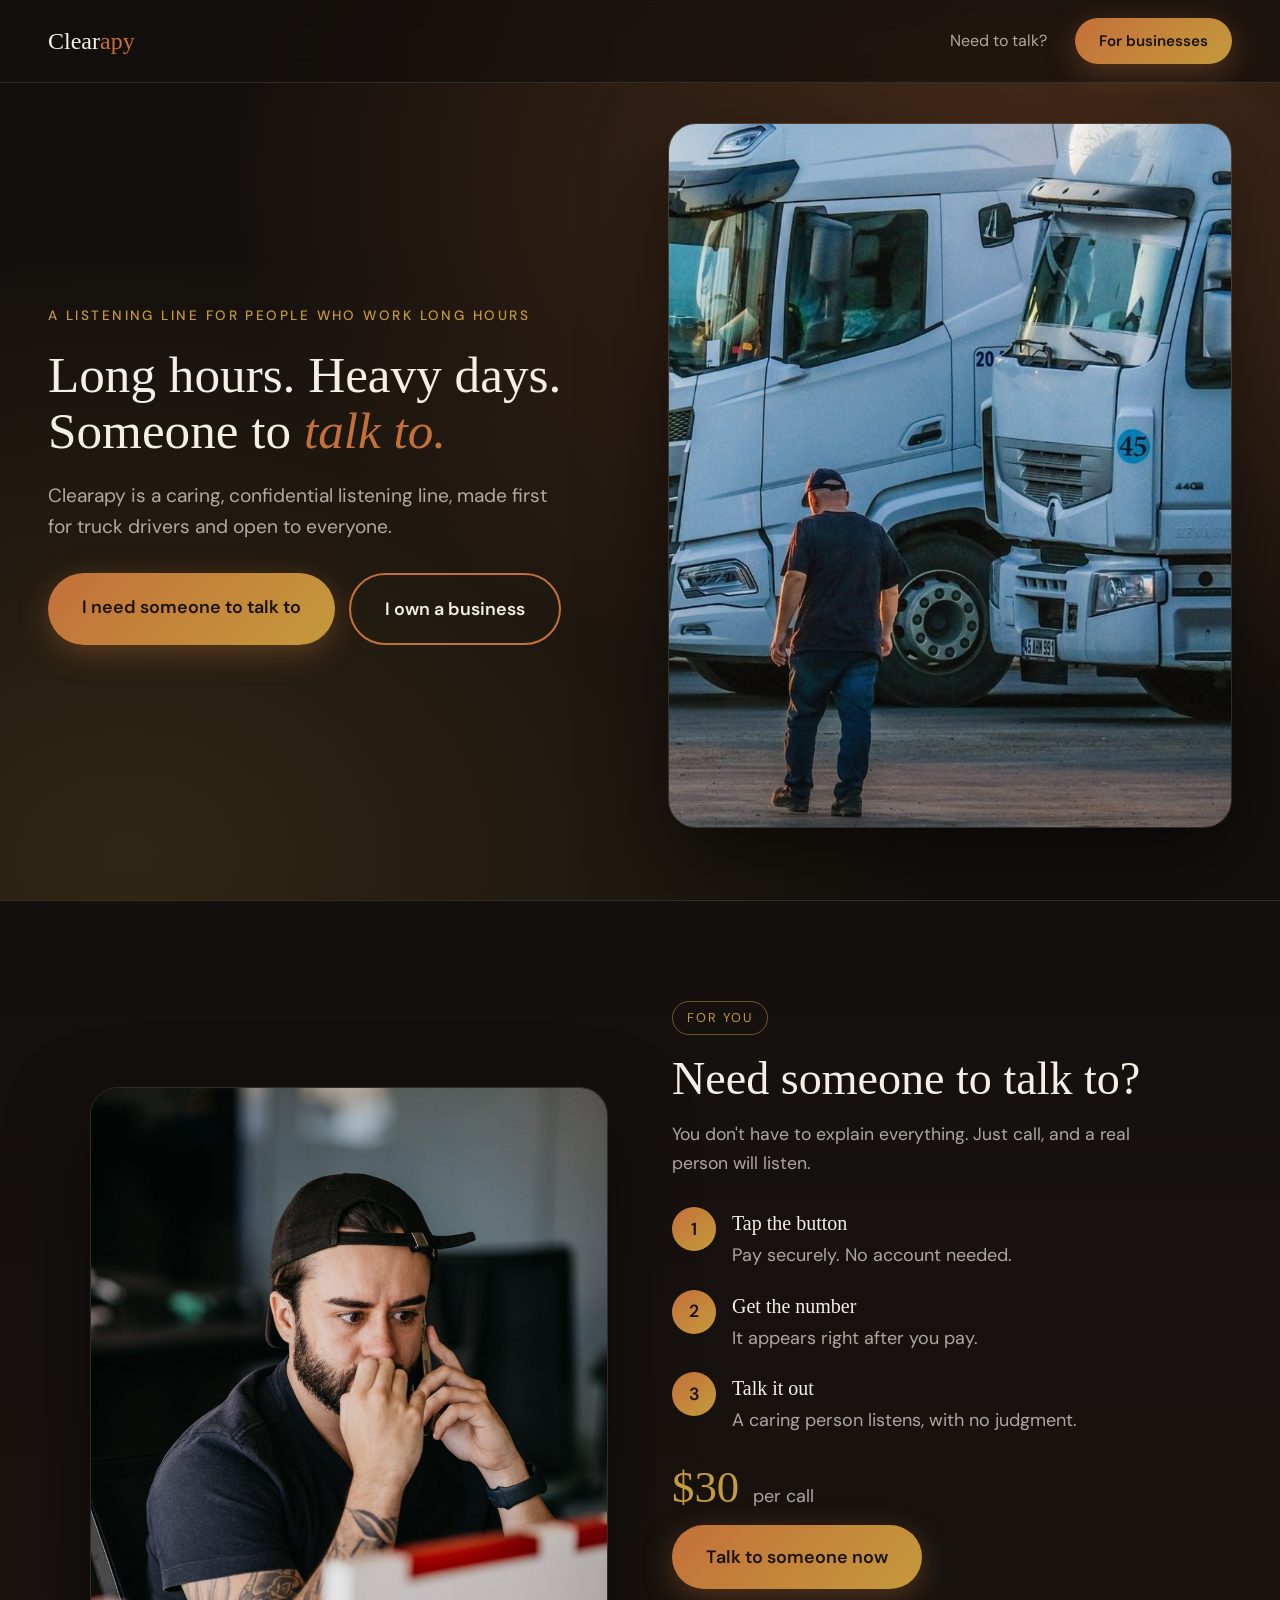
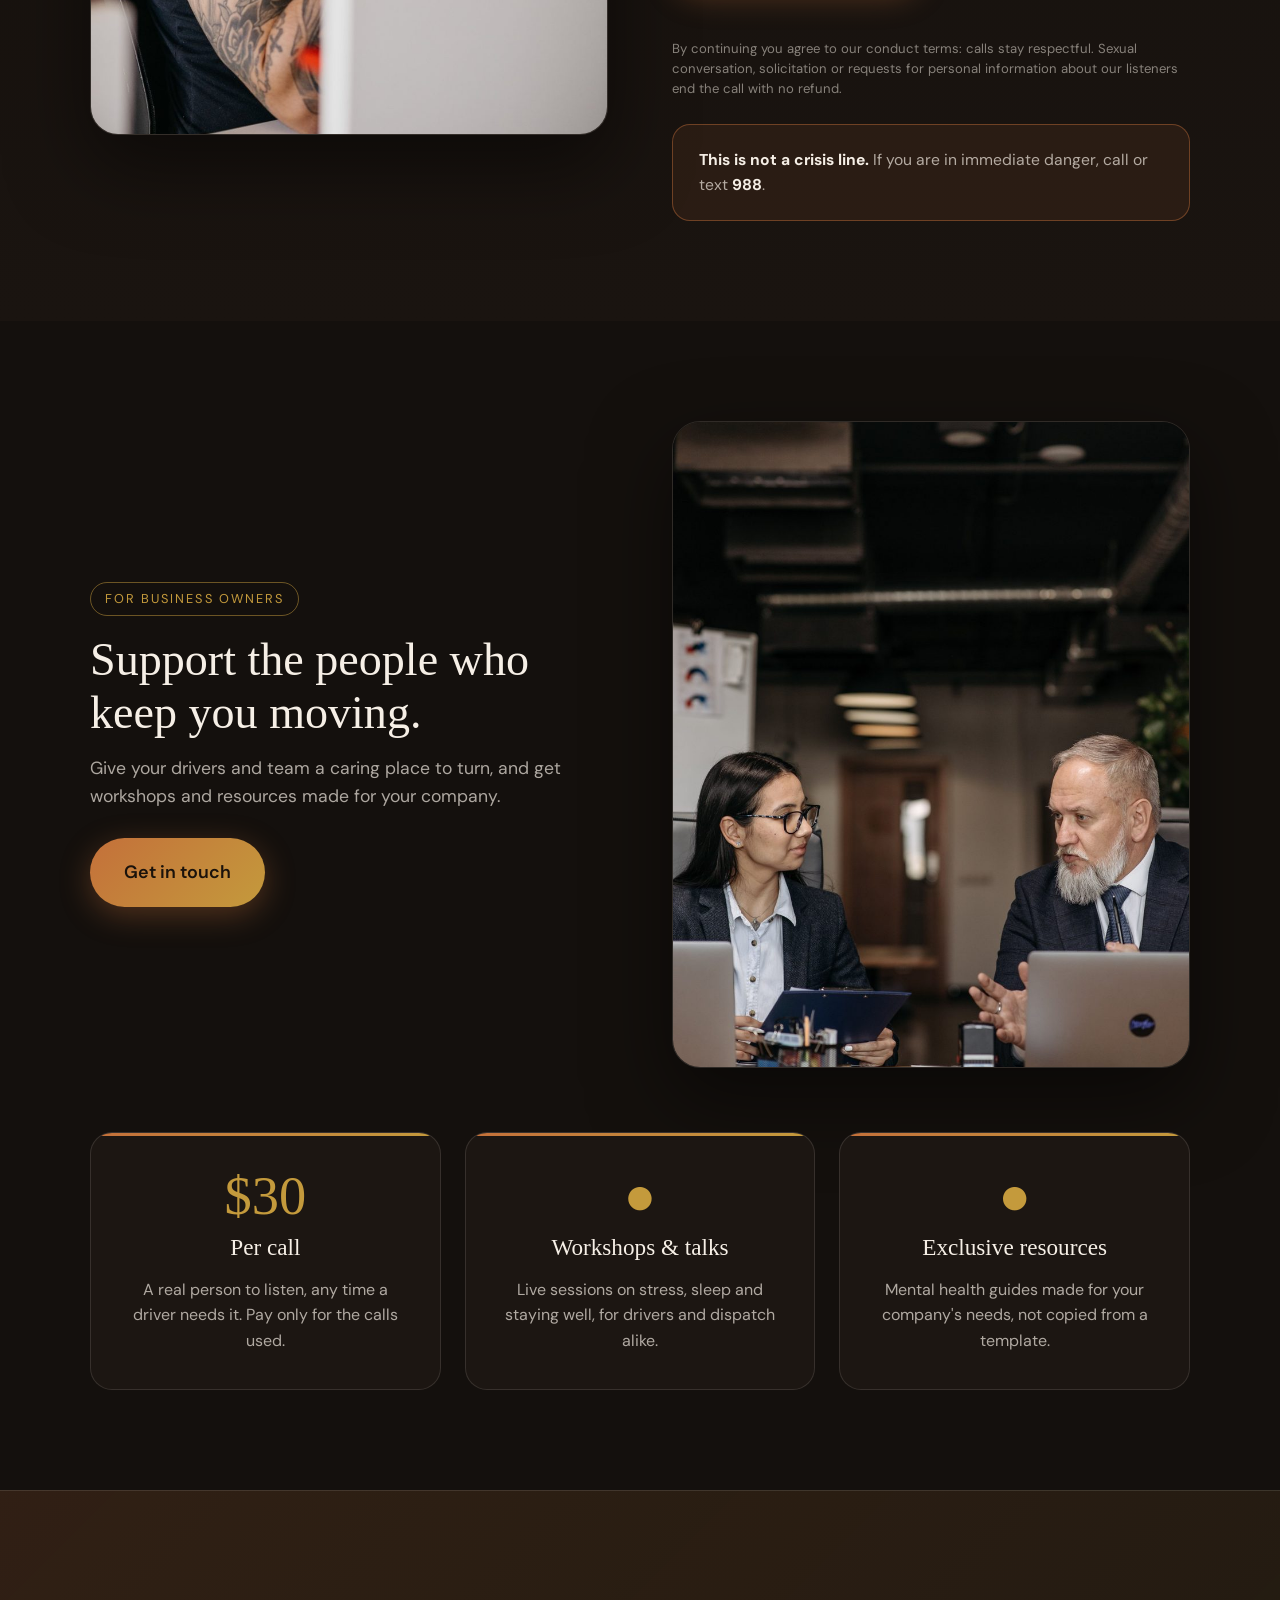
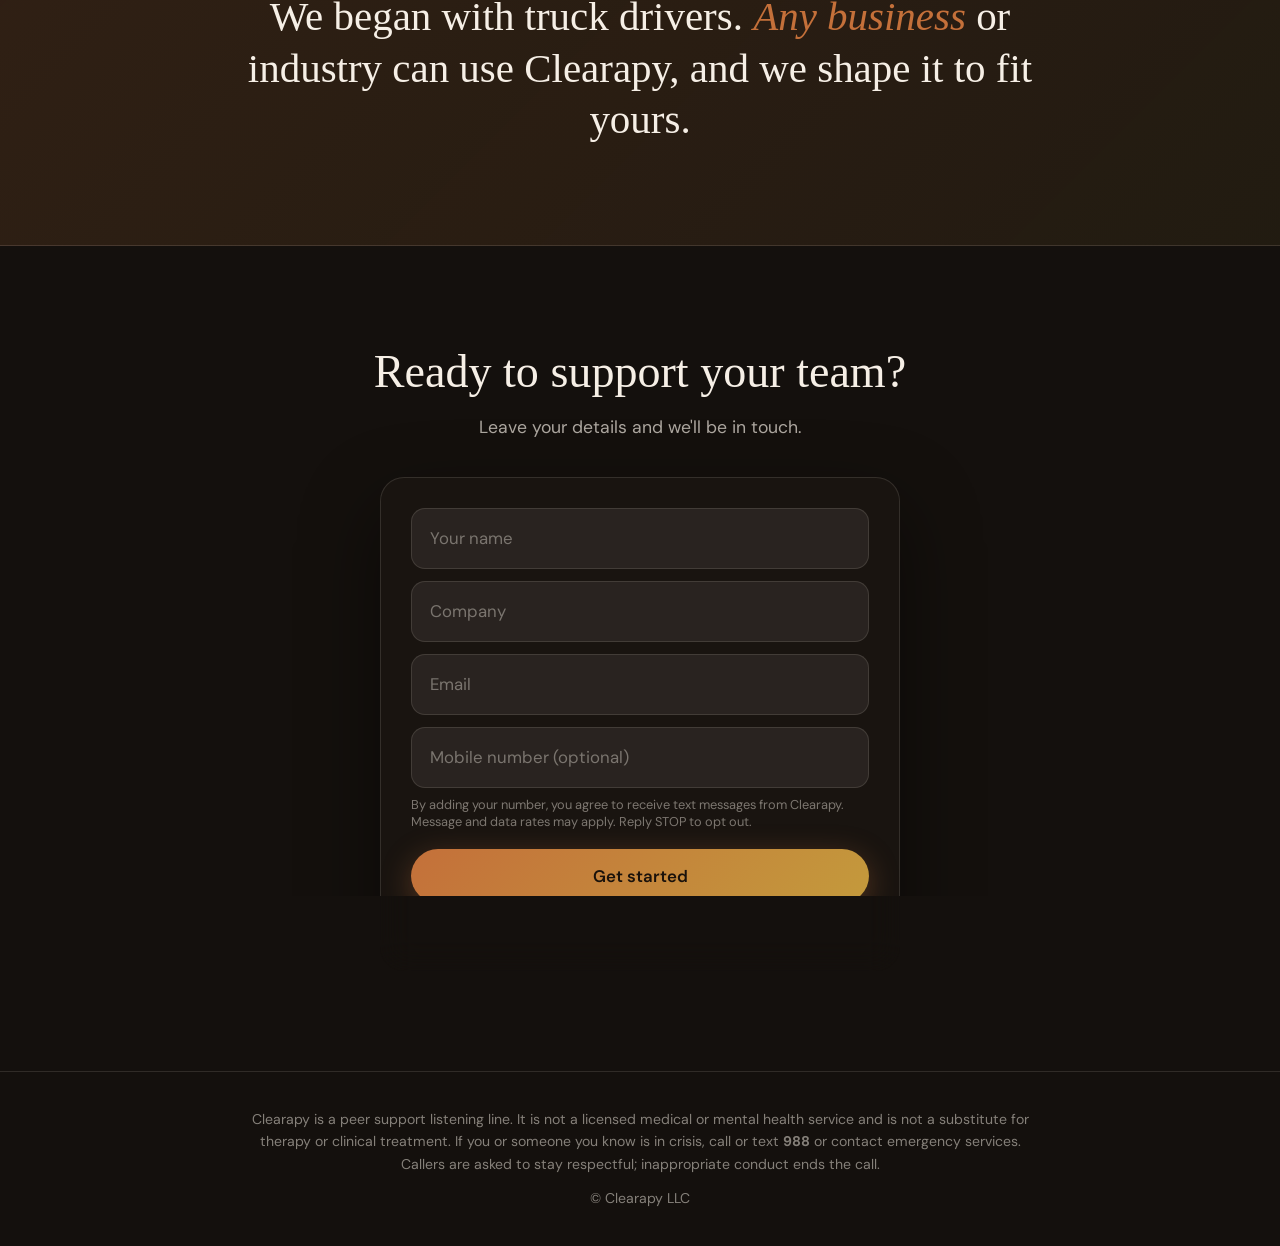
==== commit 8367acdd: "Add files via upload" ====
--- a/index.html
+++ b/index.html
@@ -4,6 +4,10 @@
 <meta charset="UTF-8">
 <meta name="viewport" content="width=device-width, initial-scale=1.0">
 <title>Clearapy | Support for your drivers and your team</title>
+<link rel="icon" href="/favicon.svg" type="image/svg+xml">
+<link rel="icon" href="/favicon-32.png" sizes="32x32" type="image/png">
+<link rel="icon" href="/favicon.ico" sizes="any">
+<link rel="apple-touch-icon" href="/apple-touch-icon.png">
 <meta name="description" content="Clearapy gives trucking companies a caring, confidential listening line for their drivers, plus workshops and mental health resources built for your company.">
 <link href="https://fonts.googleapis.com/css2?family=DM+Sans:wght@300;400;500;600&display=swap" rel="stylesheet">
 <script async src="https://www.googletagmanager.com/gtag/js?id=G-3355NS7R4S"></script>
